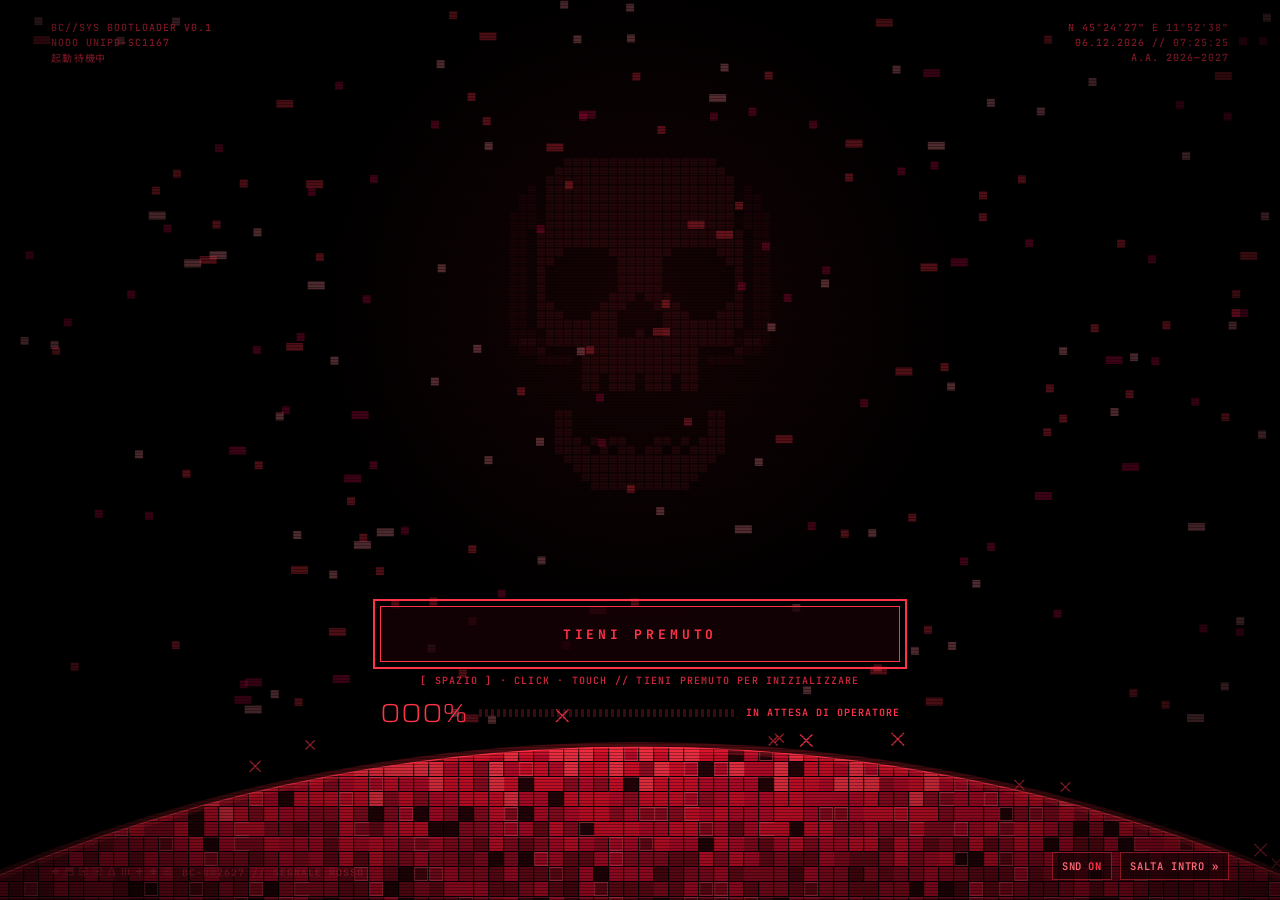
==== index.html @ c57f9b1a "feat(github_pages): inserito un index.html con i relativi assets JS, CSS, Fonts ed immagini (img vs " ====
<!doctype html>
<html lang="it">
<head>
  <meta charset="utf-8">
  <meta name="viewport" content="width=device-width, initial-scale=1, viewport-fit=cover">
  <title>Bit Crusher // Progetto SWE 26-27</title>
  <meta name="description" content="Bit Crusher, gruppo del corso di Ingegneria del Software dell'Università degli Studi di Padova (A.A. 2026/2027): capitolati, verbali, processo, squadra e telemetria della repo di progetto.">
  <meta name="theme-color" content="#000000">
  <meta property="og:type" content="website">
  <meta property="og:title" content="Bit Crusher // Progetto SWE 26-27">
  <meta property="og:description" content="Il sito del gruppo Bit Crusher per il progetto di Ingegneria del Software, UniPD A.A. 2026/2027.">
  <link rel="icon" href="assets/img/favicon.svg" type="image/svg+xml">
  <link rel="icon" href="assets/img/favicon-32.png" sizes="32x32" type="image/png">
  <link rel="apple-touch-icon" href="assets/img/apple-touch-icon.png">
  <link rel="preload" href="assets/fonts/ibm-plex-mono-400-latin.woff2" as="font" type="font/woff2" crossorigin>
  <link rel="preload" href="assets/fonts/jetbrains-mono-latin.woff2" as="font" type="font/woff2" crossorigin>
  <link rel="preload" href="assets/fonts/saira-latin.woff2" as="font" type="font/woff2" crossorigin>
  <link rel="stylesheet" href="assets/css/main.css">
</head>
<body data-stage="boot">
  <a class="skip-link" href="#main">Salta al contenuto</a>
  <noscript>
    <div class="noscript">Questo sito richiede JavaScript. Il materiale del progetto è sulla
      <a href="https://github.com/BitCrusher-Team/Progetto_SWE_26-27">repo GitHub</a>.</div>
  </noscript>

  <!-- ============ 01 // APERTURA: fase rossa, tieni premuto ============ -->
  <section id="boot" class="stage boot" aria-label="Apertura: tieni premuto per inizializzare">
    <canvas class="boot__canvas" data-boot-canvas aria-hidden="true"></canvas>
    <div class="boot__hud" aria-hidden="true">
      <p class="boot__tl">BC//SYS BOOTLOADER v0.1<br>NODO UNIPD-SC1167<br><span class="jp" lang="ja">起動 待機中</span></p>
      <p class="boot__tr">N 45°24'27" E 11°52'38"<br><span data-clock></span><br>A.A. 2026—2027</p>
      <p class="boot__bl"><span data-boot-glyphs></span> BC-002627 // SEGNALE ROSSO</p>
    </div>
    <div class="boot__center">
      <button id="boot-hold" class="hold" type="button" aria-describedby="boot-hint">
        <span class="hold__label">Tieni premuto</span>
        <span class="hold__fill" data-boot-p aria-hidden="true"><span class="hold__label">Tieni premuto</span></span>
      </button>
      <p id="boot-hint" class="boot__hint">[ SPAZIO ] · CLICK · TOUCH // tieni premuto per inizializzare</p>
      <div class="boot__meter" aria-hidden="true">
        <span class="boot__pct"><b data-boot-pct>000</b>%</span>
        <span class="boot__bar" data-boot-p></span>
        <span class="boot__status" data-boot-status>IN ATTESA DI OPERATORE</span>
      </div>
    </div>
    <div class="boot__ctl">
      <button type="button" class="ctl ctl--red" data-boot-ctl data-sound-toggle aria-pressed="true">SND <b data-sound-state>ON</b></button>
      <button type="button" class="ctl ctl--red" data-boot-ctl data-boot-skip>Salta intro »</button>
    </div>
    <div class="breach" data-breach hidden aria-hidden="true">
      <div class="breach__field"><canvas class="breach__canvas" data-breach-canvas></canvas></div>
      <div class="breach__band breach__band--a"><span data-breach-ttm>26:27 TTM</span></div>
      <div class="breach__band breach__band--b"><span>QTERM CORE BREACH</span><span data-breach-id>ID: -------</span></div>
    </div>
  </section>

  <!-- ============ 02 // TERMINALE DI ACCESSO ============ -->
  <section id="term" class="stage term" aria-label="Terminale di accesso" hidden>
    <div class="term__frame" aria-hidden="true">
      <i class="xh xh--tl"></i><i class="xh xh--tr"></i><i class="xh xh--bl"></i><i class="xh xh--br"></i>
      <span class="term__corner term__corner--tr">BC_SYNC VIE<br>[RIALLINEAMENTO]</span>
      <span class="term__corner term__corner--bl">F1-3<br>BC DESYNC<br>CMP ... [SÌ]</span>
      <span class="term__corner term__corner--br">SEN PAT<br>DISTURBATO</span>
    </div>
    <aside class="term__side" data-term-side aria-hidden="true"></aside>
    <div class="term__main">
      <div class="term__out" data-term-out role="log" aria-live="polite"></div>
      <form class="term__line" data-term-form autocomplete="off">
        <label class="term__prompt" for="term-input" data-term-prompt>guest@bitcrusher:~$</label>
        <span class="term__field">
          <input id="term-input" class="term__input" data-term-input type="text" spellcheck="false" autocapitalize="off" autocomplete="off" enterkeyhint="send">
          <span class="term__caret" aria-hidden="true"></span>
        </span>
      </form>
      <div class="term__chips" aria-label="Comandi rapidi">
        <button type="button" data-cmd="accedi">accedi</button>
        <button type="button" data-cmd="aiuto">aiuto</button>
        <button type="button" data-cmd="squadra">squadra</button>
        <button type="button" data-cmd="stato">stato</button>
      </div>
    </div>
    <div class="ovr" data-ovr aria-hidden="true">
      <div class="ovr__panel">
        <i class="ovr__tab ovr__tab--tl"></i><i class="ovr__tab ovr__tab--tr"></i>
        <i class="ovr__tab ovr__tab--bl"></i><i class="ovr__tab ovr__tab--br"></i>
        <i class="ovr__sq ovr__sq--tl"></i><i class="ovr__sq ovr__sq--tr"></i>
        <i class="ovr__sq ovr__sq--bl"></i><i class="ovr__sq ovr__sq--br"></i>
        <span class="ovr__icon"></span>
        <span class="ovr__label">BC-2627</span>
        <span class="ovr__code">BCNET</span>
        <span class="ovr__jp" lang="ja">全権限</span>
        <span class="ovr__right">LIMITATORE OFF<br>ACCESSO REPO<br>CONFORME (sì) SC-1167</span>
        <div class="ovr__marquee"><div class="ovr__track"><span>ACCESSO ACCESSO </span><span>ACCESSO ACCESSO </span></div></div>
        <div class="ovr__foot"><span class="ovr__mini"></span><span>CORE [ATTIVO]<br>SYS OVERRIDE · BARRIERA DI SEGNALE GIÙ</span></div>
      </div>
    </div>
  </section>

  <!-- ============ 02b // ATTESA: dentro la sfera, telecamera alla deriva ============ -->
  <section id="wait" class="wait" aria-label="Sincronizzazione dei dati del sito" hidden>
    <canvas class="wait__canvas" data-wait-canvas aria-hidden="true"></canvas>
    <div class="wait__reticle" aria-hidden="true">
      <svg viewBox="-100 -100 200 200">
        <g class="rt-spin">
          <circle r="84" class="rt-dash"/>
          <path d="M0 -94v12M0 82v12M-94 0h12M82 0h12" class="rt-line"/>
        </g>
        <path d="M-62 -40V-62H-40M40 -62H62V-40M62 40V62H40M-40 62H-62V40" class="rt-line"/>
        <path d="M28.98 7.76A30 30 0 0 1 7.76 28.98M-7.76 28.98A30 30 0 0 1 -28.98 7.76M-28.98 -7.76A30 30 0 0 1 -7.76 -28.98M7.76 -28.98A30 30 0 0 1 28.98 -7.76" class="rt-line"/>
        <path d="M0 -46v12M0 34v12M-46 0h12M34 0h12" class="rt-line"/>
        <circle r="2.6" class="rt-dot"/>
        <text x="48" y="-70" class="rt-txt">FUOCO</text>
        <text x="-90" y="78" class="rt-txt">BC-2627</text>
      </svg>
    </div>
    <p class="wait__lock" data-wait-lock aria-hidden="true">IN ATTESA DEL SEGNALE</p>
    <div class="wait__hud" aria-hidden="true">
      <p class="wait__tl">BC//SYNC — SINCRONIZZAZIONE DATI<br><span class="jp" lang="ja">接続 待機中</span></p>
      <p class="wait__tr"><span data-clock></span><br><span data-wait-cam>CAM —</span></p>
    </div>
    <ol class="wait__tasks" data-wait-tasks aria-hidden="true"></ol>
    <div class="wait__foot" aria-hidden="true">
      <span class="wait__count" data-wait-count>00/00</span>
      <span class="wait__bar"><span data-wait-p></span></span>
      <span class="wait__skip">INVIO · CLICK PER SALTARE</span>
    </div>
    <p class="sr-only" aria-live="polite" data-wait-live></p>
  </section>

  <!-- ============ 03 // IL SITO (dentro la sfera) ============ -->
  <div id="site" class="site" hidden>
    <header class="topbar">
      <a class="brand" href="#home" aria-label="Bit Crusher, torna all'inizio">
        <span class="brand__mark"></span>
        <span class="brand__name">BIT<i>//</i>CRUSHER</span>
        <span class="brand__sub">SWE 26—27</span>
      </a>
      <nav id="nav" class="nav" aria-label="Sezioni del sito"><ol data-nav></ol></nav>
      <div class="sys">
        <span class="sys__clock" data-clock></span>
        <button type="button" class="ctl" data-sphere-toggle aria-pressed="true">SFERA <b data-sphere-state>ON</b></button>
        <button type="button" class="ctl" data-sound-toggle aria-pressed="true">SND <b data-sound-state>ON</b></button>
        <button type="button" class="ctl" data-console-open aria-label="Apri il terminale">&gt;_</button>
        <button type="button" class="ctl nav-toggle" data-nav-toggle aria-expanded="false" aria-controls="nav">MENU</button>
      </div>
    </header>
    <aside class="rail" aria-hidden="true">
      <span class="rail__code" data-rail-sec>SEC.00</span>
      <span class="rail__word">BIT CRUSHER</span>
      <span class="rail__track"><span class="rail__fill"></span></span>
      <span class="rail__pct"><b data-rail-pct>000</b>%</span>
    </aside>
    <div id="screen" class="screen" tabindex="-1">
      <main id="main"></main>
      <div id="footer-slot"></div>
    </div>
    <svg class="hud" data-hud aria-hidden="true"></svg>
    <p class="subtitle" data-subtitle aria-hidden="true"></p>
    <div id="console" class="console" role="dialog" aria-label="Terminale di sistema" hidden>
      <div class="console__bar">
        <span>BC QTERM // TTY1</span>
        <span class="console__hint">\ oppure ESC per chiudere</span>
        <button type="button" class="ctl" data-console-close>Chiudi ×</button>
      </div>
      <div class="term__out" data-term-out role="log" aria-live="polite"></div>
      <form class="term__line" data-term-form autocomplete="off">
        <label class="term__prompt" for="console-input" data-term-prompt></label>
        <span class="term__field">
          <input id="console-input" class="term__input" data-term-input type="text" spellcheck="false" autocapitalize="off" autocomplete="off" enterkeyhint="send">
          <span class="term__caret" aria-hidden="true"></span>
        </span>
      </form>
    </div>
    <div id="tooltip" class="tooltip" role="tooltip" hidden></div>
    <div class="toast" data-toast role="status" hidden></div>
  </div>

  <!-- glifi micrografici -->
  <svg class="defs" width="0" height="0" aria-hidden="true" focusable="false">
    <defs>
      <symbol id="g-x" viewBox="0 0 10 10"><path d="M1.5 1.5l7 7M8.5 1.5l-7 7" stroke="currentColor" stroke-width="1.4" fill="none"/></symbol>
      <symbol id="g-sq" viewBox="0 0 10 10"><rect x="1" y="1" width="8" height="8" fill="none" stroke="currentColor" stroke-width="1.2"/><rect x="3.5" y="3.5" width="3" height="3" fill="currentColor"/></symbol>
      <symbol id="g-ring" viewBox="0 0 10 10"><circle cx="5" cy="5" r="3.8" fill="none" stroke="currentColor" stroke-width="1.2"/><circle cx="5" cy="5" r="1.4" fill="currentColor"/></symbol>
      <symbol id="g-dia" viewBox="0 0 10 10"><path d="M5 .8L9.2 5 5 9.2.8 5z" fill="currentColor"/></symbol>
      <symbol id="g-tri" viewBox="0 0 10 10"><path d="M5 1.2L9 8.8H1z" fill="none" stroke="currentColor" stroke-width="1.2"/></symbol>
      <symbol id="g-bars" viewBox="0 0 10 10"><path d="M1 1h1.4v8H1zM4.3 1h1.4v8H4.3zM7.6 1H9v8H7.6z" fill="currentColor"/></symbol>
      <symbol id="g-plus" viewBox="0 0 10 10"><path d="M5 1v8M1 5h8" stroke="currentColor" stroke-width="1.4"/></symbol>
      <symbol id="g-dot" viewBox="0 0 10 10"><rect x="3" y="3" width="4" height="4" fill="currentColor"/></symbol>
      <symbol id="g-half" viewBox="0 0 10 10"><rect x="1" y="1" width="8" height="8" fill="none" stroke="currentColor" stroke-width="1.2"/><path d="M1 1h8v4H1z" fill="currentColor"/></symbol>
    </defs>
  </svg>

  <script src="assets/js/content.js" defer></script>
  <script src="assets/js/lib.js" defer></script>
  <script src="assets/js/repo.js" defer></script>
  <script src="assets/js/fault.js" defer></script>
  <script src="assets/js/boot.js" defer></script>
  <script src="assets/js/terminal.js" defer></script>
  <script src="assets/js/wait.js" defer></script>
  <script src="assets/js/sphere.js" defer></script>
  <script src="assets/js/site.js" defer></script>
  <script src="assets/js/main.js" defer></script>
</body>
</html>
---- assets/css/main.css ----
/* =====================================================================
   BIT CRUSHER // main.css
   Cyberbrutalismo + micrografiche, sequenza ispirata all'apertura di
   Cryo Archive: fase rossa -> breach -> terminale verde -> sfera.
   Solo tema scuro: il nero è parte dell'estetica.
   ===================================================================== */

/* ---------- font (self-hosted, licenza SIL OFL) ---------- */
@font-face { font-family: "Saira"; src: url("../fonts/saira-latin.woff2") format("woff2"); font-weight: 100 900; font-stretch: 50% 125%; font-display: swap;
  unicode-range: U+0000-00FF, U+0131, U+0152-0153, U+02BB-02BC, U+02C6, U+02DA, U+02DC, U+0304, U+0308, U+0329, U+2000-206F, U+20AC, U+2122, U+2191, U+2193, U+2212, U+2215, U+FEFF, U+FFFD; }
@font-face { font-family: "Saira"; src: url("../fonts/saira-latin-ext.woff2") format("woff2"); font-weight: 100 900; font-stretch: 50% 125%; font-display: swap;
  unicode-range: U+0100-02BA, U+02BD-02C5, U+02C7-02CC, U+02CE-02D7, U+02DD-02FF, U+0304, U+0308, U+0329, U+1D00-1DBF, U+1E00-1E9F, U+1EF2-1EFF, U+2020, U+20A0-20AB, U+20AD-20C4, U+2113, U+2C60-2C7F, U+A720-A7FF; }
@font-face { font-family: "JetBrains Mono"; src: url("../fonts/jetbrains-mono-latin.woff2") format("woff2"); font-weight: 100 800; font-display: swap;
  unicode-range: U+0000-00FF, U+0131, U+0152-0153, U+02BB-02BC, U+02C6, U+02DA, U+02DC, U+0304, U+0308, U+0329, U+2000-206F, U+20AC, U+2122, U+2191, U+2193, U+2212, U+2215, U+FEFF, U+FFFD; }
@font-face { font-family: "JetBrains Mono"; src: url("../fonts/jetbrains-mono-latin-ext.woff2") format("woff2"); font-weight: 100 800; font-display: swap;
  unicode-range: U+0100-02BA, U+02BD-02C5, U+02C7-02CC, U+02CE-02D7, U+02DD-02FF, U+0304, U+0308, U+0329, U+1D00-1DBF, U+1E00-1E9F, U+1EF2-1EFF, U+2020, U+20A0-20AB, U+20AD-20C4, U+2113, U+2C60-2C7F, U+A720-A7FF; }
@font-face { font-family: "IBM Plex Mono"; src: url("../fonts/ibm-plex-mono-400-latin.woff2") format("woff2"); font-weight: 400; font-display: swap;
  unicode-range: U+0000-00FF, U+0131, U+0152-0153, U+02BB-02BC, U+02C6, U+02DA, U+02DC, U+0304, U+0308, U+0329, U+2000-206F, U+20AC, U+2122, U+2191, U+2193, U+2212, U+2215, U+FEFF, U+FFFD; }
@font-face { font-family: "IBM Plex Mono"; src: url("../fonts/ibm-plex-mono-400-latin-ext.woff2") format("woff2"); font-weight: 400; font-display: swap;
  unicode-range: U+0100-02BA, U+02BD-02C5, U+02C7-02CC, U+02CE-02D7, U+02DD-02FF, U+0304, U+0308, U+0329, U+1D00-1DBF, U+1E00-1E9F, U+1EF2-1EFF, U+2020, U+20A0-20AB, U+20AD-20C4, U+2113, U+2C60-2C7F, U+A720-A7FF; }
@font-face { font-family: "IBM Plex Mono"; src: url("../fonts/ibm-plex-mono-500-latin.woff2") format("woff2"); font-weight: 500; font-display: swap;
  unicode-range: U+0000-00FF, U+0131, U+0152-0153, U+02BB-02BC, U+02C6, U+02DA, U+02DC, U+0304, U+0308, U+0329, U+2000-206F, U+20AC, U+2122, U+2191, U+2193, U+2212, U+2215, U+FEFF, U+FFFD; }
@font-face { font-family: "IBM Plex Mono"; src: url("../fonts/ibm-plex-mono-500-latin-ext.woff2") format("woff2"); font-weight: 500; font-display: swap;
  unicode-range: U+0100-02BA, U+02BD-02C5, U+02C7-02CC, U+02CE-02D7, U+02DD-02FF, U+0304, U+0308, U+0329, U+1D00-1DBF, U+1E00-1E9F, U+1EF2-1EFF, U+2020, U+20A0-20AB, U+20AD-20C4, U+2113, U+2C60-2C7F, U+A720-A7FF; }
@font-face { font-family: "IBM Plex Mono"; src: url("../fonts/ibm-plex-mono-600-latin.woff2") format("woff2"); font-weight: 600; font-display: swap;
  unicode-range: U+0000-00FF, U+0131, U+0152-0153, U+02BB-02BC, U+02C6, U+02DA, U+02DC, U+0304, U+0308, U+0329, U+2000-206F, U+20AC, U+2122, U+2191, U+2193, U+2212, U+2215, U+FEFF, U+FFFD; }
@font-face { font-family: "IBM Plex Mono"; src: url("../fonts/ibm-plex-mono-600-latin-ext.woff2") format("woff2"); font-weight: 600; font-display: swap;
  unicode-range: U+0100-02BA, U+02BD-02C5, U+02C7-02CC, U+02CE-02D7, U+02DD-02FF, U+0304, U+0308, U+0329, U+1D00-1DBF, U+1E00-1E9F, U+1EF2-1EFF, U+2020, U+20A0-20AB, U+20AD-20C4, U+2113, U+2C60-2C7F, U+A720-A7FF; }
@font-face { font-family: "Kode Mono"; src: url("../fonts/kode-mono-400-700-latin.woff2") format("woff2"); font-weight: 400 700; font-display: swap;
  unicode-range: U+0000-00FF, U+0131, U+0152-0153, U+02BB-02BC, U+02C6, U+02DA, U+02DC, U+0304, U+0308, U+0329, U+2000-206F, U+20AC, U+2122, U+2191, U+2193, U+2212, U+2215, U+FEFF, U+FFFD; }
@font-face { font-family: "Kode Mono"; src: url("../fonts/kode-mono-400-700-latin-ext.woff2") format("woff2"); font-weight: 400 700; font-display: swap;
  unicode-range: U+0100-02BA, U+02BD-02C5, U+02C7-02CC, U+02CE-02D7, U+02DD-02FF, U+0304, U+0308, U+0329, U+1D00-1DBF, U+1E00-1E9F, U+1EF2-1EFF, U+2020, U+20A0-20AB, U+20AD-20C4, U+2113, U+2C60-2C7F, U+A720-A7FF; }
@font-face { font-family: "Instrument Serif"; src: url("../fonts/instrument-serif-latin.woff2") format("woff2"); font-style: normal; font-weight: 400; font-display: swap;
  unicode-range: U+0000-00FF, U+0131, U+0152-0153, U+02BB-02BC, U+02C6, U+02DA, U+02DC, U+0304, U+0308, U+0329, U+2000-206F, U+20AC, U+2122, U+2191, U+2193, U+2212, U+2215, U+FEFF, U+FFFD; }
@font-face { font-family: "Instrument Serif"; src: url("../fonts/instrument-serif-latin-ext.woff2") format("woff2"); font-style: normal; font-weight: 400; font-display: swap;
  unicode-range: U+0100-02BA, U+02BD-02C5, U+02C7-02CC, U+02CE-02D7, U+02DD-02FF, U+0304, U+0308, U+0329, U+1D00-1DBF, U+1E00-1E9F, U+1EF2-1EFF, U+2020, U+20A0-20AB, U+20AD-20C4, U+2113, U+2C60-2C7F, U+A720-A7FF; }
@font-face { font-family: "Instrument Serif"; src: url("../fonts/instrument-serif-italic-latin.woff2") format("woff2"); font-style: italic; font-weight: 400; font-display: swap;
  unicode-range: U+0000-00FF, U+0131, U+0152-0153, U+02BB-02BC, U+02C6, U+02DA, U+02DC, U+0304, U+0308, U+0329, U+2000-206F, U+20AC, U+2122, U+2191, U+2193, U+2212, U+2215, U+FEFF, U+FFFD; }
@font-face { font-family: "Instrument Serif"; src: url("../fonts/instrument-serif-italic-latin-ext.woff2") format("woff2"); font-style: italic; font-weight: 400; font-display: swap;
  unicode-range: U+0100-02BA, U+02BD-02C5, U+02C7-02CC, U+02CE-02D7, U+02DD-02FF, U+0304, U+0308, U+0329, U+1D00-1DBF, U+1E00-1E9F, U+1EF2-1EFF, U+2020, U+20A0-20AB, U+20AD-20C4, U+2113, U+2C60-2C7F, U+A720-A7FF; }
/* sottoinsieme con i soli ideogrammi usati sul sito */
@font-face { font-family: "BC JP"; src: url("../fonts/noto-sans-jp-subset.woff2") format("woff2"); font-weight: 500; font-display: swap; }

/* ---------- token ---------- */
:root {
  --bg: #050605;
  --bg-1: #0b0d0b;
  --bg-2: #121512;
  --line: #222622;
  --line-2: #363b36;
  --ink: #ececE4;
  --ink-2: #a9ada5;
  --ink-3: #7d827a;
  --acid: #d4ff1e;
  --mint: #2cf5b4;
  --rose: #ff2e63;
  --violet: #7a5aec;
  --cyan: #19c6ff;

  /* terminale: colori campionati dal video di riferimento */
  --ph: #4fd44f;
  --ph-hi: #8cff7a;
  --ph-dim: #2f8a2f;
  --ph-faint: #123312;
  --ph-panel: #05db09;
  --ph-ink: #068303;
  --ph-yel: #bcd404;

  /* fase rossa e breach */
  --red: #ff3348;
  --red-2: #c80848;
  --red-dk: #3a0610;
  --breach-yel: #e4dc18;

  /* grafici: palette validata (daltonismo, contrasto), ordine fisso */
  --c-feat: #7ba300;
  --c-docs: #0099d2;
  --c-fix: #eb3062;
  --c-chore: #7a5aec;
  --c-other: #5e635c;

  --font-display: "Saira", "Arial Narrow", sans-serif;
  --font-mono: "JetBrains Mono", ui-monospace, "DejaVu Sans Mono", monospace;
  --font-term: "IBM Plex Mono", "JetBrains Mono", ui-monospace, monospace;
  --font-kode: "Kode Mono", "JetBrains Mono", ui-monospace, monospace;
  --font-serif: "Instrument Serif", Georgia, serif;
  --font-jp: "BC JP", "Noto Sans JP", "Hiragino Sans", "Yu Gothic", sans-serif;

  --gutter: clamp(16px, 4vw, 56px);
  --top: 52px;
  --rail: 0px;
}
@media (min-width: 1200px) { :root { --rail: 56px; } }

/* ---------- base ---------- */
*, *::before, *::after { box-sizing: border-box; }
html { color-scheme: dark; -webkit-text-size-adjust: 100%; -webkit-tap-highlight-color: transparent; background: #000; }
body {
  margin: 0;
  background: #000;
  color: var(--ink);
  font: 400 16px/1.55 var(--font-display);
  -webkit-font-smoothing: antialiased;
  text-rendering: optimizeLegibility;
  overflow: hidden;
}
img, svg, canvas { display: block; max-width: 100%; }
a { color: inherit; text-decoration-thickness: 1px; text-underline-offset: 3px; }
button { font: inherit; color: inherit; }
p { margin: 0; }
:focus-visible { outline: 2px solid var(--acid); outline-offset: 2px; }
::selection { background: var(--acid); color: #000; }
[hidden] { display: none !important; }
.sr-only { position: absolute !important; width: 1px; height: 1px; overflow: hidden; clip: rect(0 0 0 0); white-space: nowrap; }
.skip-link { position: fixed; left: 8px; top: -60px; z-index: 200; background: var(--acid); color: #000; padding: 8px 12px; font: 600 12px var(--font-mono); }
.skip-link:focus { top: 8px; }
.noscript { position: fixed; inset: auto 16px 16px; z-index: 300; padding: 16px; background: var(--acid); color: #000; font: 600 14px/1.4 var(--font-mono); }
.defs { position: absolute; width: 0; height: 0; overflow: hidden; }

.micro { font: 500 10.5px/1.35 var(--font-mono); letter-spacing: .08em; text-transform: uppercase; color: var(--ink-2); }
.jp { font-family: var(--font-jp); font-weight: 500; letter-spacing: .04em; }
.dim { color: var(--ink-2); }
.h3 { margin: 0; font: 700 clamp(18px, 1.6vw, 22px)/1.1 var(--font-display); font-stretch: 112%; text-transform: uppercase; letter-spacing: .01em; }

@keyframes blink { 50% { opacity: 0; } }

/* controlli compatti (barra superiore, apertura) */
.ctl {
  display: inline-flex; align-items: center; gap: 6px;
  height: 28px; padding: 0 9px;
  border: 1px solid var(--line-2); background: transparent;
  font: 600 10.5px/1 var(--font-mono); letter-spacing: .08em; text-transform: uppercase;
  color: var(--ink-2); cursor: pointer;
}
.ctl:hover { border-color: var(--acid); color: var(--acid); }
.ctl b { font-weight: 700; color: var(--ink); }
.ctl[aria-pressed="false"] b { color: var(--ink-3); }
.ctl--red { border-color: rgba(255, 51, 72, .45); color: #ff6a7a; background: rgba(20, 0, 4, .6); }
.ctl--red b { color: var(--red); }
.ctl--red:hover { border-color: var(--red); color: var(--red); }

.btn {
  display: inline-flex; align-items: center; gap: 6px;
  padding: 10px 14px; border: 1px solid var(--ink); background: transparent;
  font: 600 11px/1 var(--font-mono); letter-spacing: .1em; text-transform: uppercase;
  color: var(--ink); cursor: pointer; text-decoration: none;
  transition: background .15s, color .15s, border-color .15s;
}
.btn:hover { background: var(--acid); border-color: var(--acid); color: #000; }
.btn--sm { padding: 7px 10px; font-size: 10px; }
.btn kbd { font: inherit; padding: 0 4px; border: 1px solid currentColor; }

.tbd {
  display: inline-flex; align-items: center; gap: 6px;
  padding: 4px 7px; border: 1px dashed var(--line-2);
  background: repeating-linear-gradient(-45deg, rgba(212, 255, 30, .08) 0 4px, transparent 4px 8px);
  font: 500 10.5px/1 var(--font-mono); letter-spacing: .08em; text-transform: uppercase;
  color: var(--ink-2); white-space: nowrap; vertical-align: middle; justify-self: start;
}
.tbd::before { content: ""; width: 6px; height: 6px; background: var(--acid); animation: blink 1.2s steps(2) infinite; }

.chip {
  display: inline-flex; align-items: center; gap: 6px;
  padding: 4px 6px; border: 1px solid var(--line-2);
  font: 600 10px/1 var(--font-mono); letter-spacing: .1em; text-transform: uppercase; color: var(--ink);
}
.chip--acid { background: var(--acid); border-color: var(--acid); color: #000; }
.chip--mint { border-color: var(--mint); color: var(--mint); }
.chip--p1 { background: var(--acid); border-color: var(--acid); color: #000; }
.chip--p2 { border-color: var(--mint); color: var(--mint); }
.chip--p3 { border-color: var(--violet); color: #b7a6ff; }

/* chip dei tipi di commit: il colore sta nel quadratino, il testo resta in inchiostro */
.tchip {
  display: inline-flex; align-items: center; gap: 6px;
  padding: 3px 6px; border: 1px solid var(--line-2);
  font: 600 10px/1 var(--font-mono); letter-spacing: .06em; color: var(--ink);
}
.tchip::before { content: ""; width: 8px; height: 8px; background: var(--sw, var(--line-2)); }

.glyphs { display: inline-flex; align-items: center; gap: 5px; color: var(--ink-3); }
.glyphs .g { width: 9px; height: 9px; }
.barcode { height: 14px; width: 80px; color: var(--ink-3); }

/* angolari: 4 staffe con un solo elemento */
.corners {
  --cc: var(--ink-3); --cl: 10px;
  background:
    linear-gradient(var(--cc), var(--cc)) 0 0 / var(--cl) 1px no-repeat,
    linear-gradient(var(--cc), var(--cc)) 0 0 / 1px var(--cl) no-repeat,
    linear-gradient(var(--cc), var(--cc)) 100% 0 / var(--cl) 1px no-repeat,
    linear-gradient(var(--cc), var(--cc)) 100% 0 / 1px var(--cl) no-repeat,
    linear-gradient(var(--cc), var(--cc)) 0 100% / var(--cl) 1px no-repeat,
    linear-gradient(var(--cc), var(--cc)) 0 100% / 1px var(--cl) no-repeat,
    linear-gradient(var(--cc), var(--cc)) 100% 100% / var(--cl) 1px no-repeat,
    linear-gradient(var(--cc), var(--cc)) 100% 100% / 1px var(--cl) no-repeat;
}

/* =====================================================================
   01 // APERTURA (fase rossa)
   ===================================================================== */
.stage { position: fixed; inset: 0; z-index: 10; }
.boot {
  background: #000; color: var(--red); overflow: hidden;
  cursor: pointer; user-select: none; -webkit-user-select: none; -webkit-touch-callout: none; touch-action: none;
}
.boot::after {
  content: ""; position: absolute; inset: 0; pointer-events: none; z-index: 3;
  background:
    repeating-linear-gradient(0deg, rgba(0, 0, 0, .32) 0 1px, transparent 1px 3px),
    radial-gradient(ellipse at 50% 45%, transparent 50%, rgba(0, 0, 0, .7) 100%);
}
.boot__canvas { position: absolute; inset: 0; width: 100%; height: 100%; }
.boot__hud { position: absolute; inset: 0; z-index: 2; pointer-events: none; }
.boot__hud p { position: absolute; font: 600 10px/1.5 var(--font-mono); letter-spacing: .1em; text-transform: uppercase; color: #c8243a; }
.boot__tl { top: 20px; left: var(--gutter); }
.boot__tr { top: 20px; right: var(--gutter); text-align: right; }
.boot__bl { bottom: 20px; left: var(--gutter); display: flex; align-items: center; gap: 10px; }
.boot__bl .glyphs { color: #c8243a; }
.boot__center {
  position: absolute; left: 50%; bottom: calc(18vh + 12px); z-index: 4;
  width: min(520px, calc(100% - 32px)); transform: translateX(-50%);
  display: grid; justify-items: center; gap: 12px;
}
.hold {
  position: relative; display: grid; width: 100%; height: 56px; padding: 0;
  border: 1px solid var(--red); background: rgba(24, 0, 6, .72);
  outline: 1px solid rgba(255, 51, 72, .22); outline-offset: 5px;
  font: 700 13px/1 var(--font-mono); letter-spacing: .3em; text-transform: uppercase; color: var(--red);
  cursor: pointer;
}
.hold:focus-visible { outline: 2px solid var(--red); outline-offset: 5px; }
.hold > .hold__label, .hold__fill > .hold__label { grid-area: 1 / 1; place-self: center; }
.hold__fill {
  position: absolute; inset: 0; display: grid; background: var(--red); color: #160004;
  clip-path: inset(0 calc((1 - var(--p, 0)) * 100%) 0 0);
}
.boot.is-holding .hold { box-shadow: 0 0 34px rgba(255, 40, 60, .45); }
.boot__hint { font: 600 10px/1.4 var(--font-mono); letter-spacing: .12em; text-transform: uppercase; color: #c8243a; text-align: center; }
.boot__meter { display: grid; grid-template-columns: auto 1fr auto; align-items: center; gap: 12px; width: 100%; }
.boot__pct { font: 300 26px/1 var(--font-display); font-stretch: 125%; color: var(--red); }
.boot__pct b { font-weight: 300; }
.boot__bar { position: relative; height: 8px; background: repeating-linear-gradient(90deg, rgba(255, 51, 72, .22) 0 3px, transparent 3px 6px); }
.boot__bar::after {
  content: ""; position: absolute; inset: 0;
  background: repeating-linear-gradient(90deg, var(--red) 0 3px, transparent 3px 6px);
  clip-path: inset(0 calc((1 - var(--p, 0)) * 100%) 0 0);
}
.boot__status { font: 600 10px/1 var(--font-mono); letter-spacing: .1em; text-transform: uppercase; color: var(--red); white-space: nowrap; }
.boot__ctl { position: absolute; right: var(--gutter); bottom: 20px; z-index: 5; display: flex; gap: 8px; }
.boot.is-flash::before {
  content: ""; position: absolute; inset: 0; z-index: 6; pointer-events: none;
  animation: boot-flash .3s steps(1) forwards;
}
@keyframes boot-flash { 0% { background: #fff; } 34% { background: var(--red); } 67%, 100% { background: #000; } }

/* breach: una fascia centrale di mosaico rosso con le scritte gialle, nero
   sopra e sotto. boot.js dimensiona il mosaico su .breach__field */
.breach { position: absolute; inset: 0; z-index: 8; background: #000; cursor: default; }
.breach__field {
  position: absolute; left: 0; right: 0; top: 30%; bottom: 30%; overflow: hidden;
  background: #c80c2c; box-shadow: 0 -1px 0 var(--red), 0 1px 0 var(--red);
}
.breach__canvas { position: absolute; inset: 0; width: 100%; height: 100%; image-rendering: pixelated; }
.breach__field::after {
  content: ""; position: absolute; inset: 0; pointer-events: none;
  background: repeating-linear-gradient(0deg, rgba(0, 0, 0, .18) 0 1px, transparent 1px 3px);
}
.breach__band {
  position: absolute; left: 0; right: 0; z-index: 2;
  display: flex; align-items: center; justify-content: space-between; gap: 24px;
  height: clamp(40px, 6vh, 66px); padding: 0 clamp(20px, 3.2vw, 64px);
  background: rgba(36, 0, 8, .78);
  font: 800 clamp(18px, 3vw, 44px)/1 var(--font-display); font-stretch: 112%; text-transform: uppercase;
  color: var(--breach-yel); white-space: nowrap;
}
.breach__band--a { top: 36%; right: auto; width: max(34%, 300px); }
.breach__band--b { top: 47%; }
.breach.is-cut .breach__band { animation: band-jit .09s steps(2) 4; }
@keyframes band-jit { 50% { transform: translateX(-14px); } }

/* =====================================================================
   02 // TERMINALE (dal video: fosforo verde, decodifica delle righe)
   ===================================================================== */
.term {
  display: grid;
  grid-template-columns: clamp(140px, 14.5vw, 280px) minmax(0, 1fr);
  column-gap: clamp(16px, 3.4vw, 64px);
  padding: clamp(40px, 6.4vh, 72px) clamp(20px, 3.6vw, 72px) clamp(40px, 6.2vh, 68px) clamp(24px, 4.3vw, 84px);
  background: #020302; color: var(--ph);
  font-family: var(--font-term); overflow: hidden;
}
.term::before {
  content: ""; position: absolute; inset: 0; pointer-events: none;
  background:
    radial-gradient(ellipse at 10% 8%, rgba(60, 200, 60, .12), transparent 42%),
    radial-gradient(ellipse at 50% 50%, transparent 52%, rgba(0, 0, 0, .7) 100%),
    radial-gradient(rgba(90, 210, 90, .055) 1px, transparent 1.4px) 0 0 / 4px 4px;
}
.term::after {
  content: ""; position: absolute; inset: 0; pointer-events: none; z-index: 7;
  background: repeating-linear-gradient(0deg, rgba(0, 0, 0, .22) 0 1px, transparent 1px 3px);
}
.term__frame { position: absolute; inset: 0; z-index: 1; pointer-events: none; color: #2e8f2e; }
.xh { position: absolute; width: 74px; height: 74px; background: radial-gradient(circle at 36.5px 36.5px, var(--ph) 1.6px, transparent 2.2px); }
.xh::before { content: ""; position: absolute; left: 0; right: 0; top: 36px; height: 1px; background: currentColor; }
.xh::after { content: ""; position: absolute; top: 0; bottom: 0; left: 36px; width: 1px; background: currentColor; }
.xh--tl { left: 0; top: 0; }
.xh--tr { right: 0; top: 0; }
.xh--bl { left: 0; bottom: 0; }
.xh--br { right: 0; bottom: 0; }
.term__corner { position: absolute; font: 700 8px/1.45 var(--font-mono); letter-spacing: .06em; text-transform: uppercase; color: #2a8a2a; }
.term__corner--tr { top: 46px; right: 48px; text-align: right; }
.term__corner--bl { bottom: 40px; left: 48px; }
.term__corner--br { bottom: 40px; right: 48px; text-align: right; }

.term__side { position: relative; z-index: 2; min-width: 0; }
.term__emblem { width: clamp(88px, 17.5vh, 190px); height: auto; filter: drop-shadow(0 0 6px rgba(70, 220, 70, .45)); }
.term__list { margin-top: clamp(10px, 1.8vh, 20px); font: 700 clamp(7px, .95vh, 10px)/1.55 var(--font-mono); letter-spacing: .05em; text-transform: uppercase; color: #3db53d; white-space: pre; }
.term__list .gap { margin-top: 1.3em; }

.term__main { position: relative; z-index: 2; display: flex; flex-direction: column; min-width: 0; min-height: 0; }
.term__out, .term__line { font-size: clamp(11px, min(2.15vh, 3.2vw), 24px); line-height: 1.34; }
.term__out {
  flex: 1 1 auto; min-height: 0; overflow-y: auto; overflow-x: hidden; scrollbar-width: none;
  /* bagliore + "fantasma" sfalsato a destra, come nel video */
  text-shadow: 0 0 .32em rgba(70, 220, 70, .55), 9em 0 .08em rgba(79, 212, 79, .09);
}
.term__out::-webkit-scrollbar { width: 0; }
.tl { position: relative; min-height: 1.34em; white-space: pre-wrap; word-break: break-word; }
.tl.log { white-space: pre; }
.tl.dim { color: var(--ph-dim); }
.tl.hi { color: var(--ph-hi); }
.tl.err { color: #ff6b5e; }
.tl.echo { color: var(--ph-hi); }
.tl.skull { line-height: 1; letter-spacing: .1em; color: var(--ph-hi); }
.tl .bar { display: inline-block; height: .9em; vertical-align: -.1em; background: var(--ph); box-shadow: 0 0 .45em rgba(70, 220, 70, .6); }
.tl .yb, .head .yb {
  position: absolute; top: .18em; height: .98em; pointer-events: none;
  background: repeating-linear-gradient(90deg, var(--ph-yel) 0 .52em, transparent .52em .6em);
  box-shadow: 0 0 .8em rgba(188, 212, 4, .55);
}
.head { position: relative; height: 1.34em; }
.cur { display: inline-block; width: .6em; height: 1.08em; margin-left: .1em; vertical-align: -.2em; background: var(--ph-hi); box-shadow: 0 0 .5em rgba(120, 255, 110, .7); animation: cur 1.06s steps(1) infinite; }
@keyframes cur { 0%, 55% { opacity: 1; } 56%, 100% { opacity: 0; } }
.tp { color: var(--ph-dim); }
.tcmd { color: var(--ph-hi); }
.tdir { color: var(--ph-hi); }
.tsz, .tsha { color: var(--ph-dim); }
.kbd { font: inherit; padding: 0 .3em; border: 0; background: var(--ph); color: #021302; text-shadow: none; cursor: pointer; }
.kbd:hover, .kbd:focus-visible { background: var(--ph-hi); outline: none; }
.redact { display: inline-block; height: .9em; margin-right: .6ch; vertical-align: -.1em; background: var(--ph); box-shadow: 0 0 .45em rgba(70, 220, 70, .55); }
.rw { margin-right: .6ch; }
.term__out a { color: var(--ph-hi); }

.term__line { display: flex; align-items: center; gap: 1ch; padding-top: .35em; text-shadow: 0 0 .32em rgba(70, 220, 70, .55); }
.term__prompt { color: var(--ph-dim); white-space: nowrap; }
.term__field { position: relative; flex: 1; min-width: 0; display: flex; }
.term__input {
  flex: 1; min-width: 0; padding: 0; border: 0; outline: 0; background: transparent;
  font: inherit; color: var(--ph-hi); caret-color: transparent; text-shadow: inherit;
}
.term__caret {
  position: absolute; top: .14em; left: calc(var(--pos, 0) * 1ch);
  width: 1ch; height: 1.08em; background: var(--ph-hi); pointer-events: none;
  box-shadow: 0 0 .5em rgba(120, 255, 110, .7); animation: cur 1.06s steps(1) infinite;
}
.term__input:not(:focus) + .term__caret { opacity: .35; animation: none; }
.term__line.is-locked { visibility: hidden; }
.term__chips { display: flex; flex-wrap: wrap; gap: 8px; padding-top: 12px; }
.term__chips button {
  padding: 7px 10px; border: 1px solid var(--ph-dim); background: transparent; cursor: pointer;
  font: 600 11px/1 var(--font-term); letter-spacing: .12em; text-transform: uppercase; color: var(--ph);
}
.term__chips button:hover, .term__chips button:focus-visible { background: var(--ph); color: #021302; outline: none; }
.term:not(.is-ready) .term__chips { visibility: hidden; }
.term.is-granted .term__out, .term.is-granted .term__side, .term.is-granted .term__chips, .term.is-granted .term__line { opacity: .38; transition: opacity .25s; }

/* pannello OVERRIDE (pannello verde con linguette, testo che scorre) */
.ovr { position: absolute; inset: 0; z-index: 6; display: grid; place-items: center; pointer-events: none; visibility: hidden; }
.term.is-granted .ovr { visibility: visible; }
.ovr__panel {
  position: relative; width: 61.7vw; height: 49vh;
  background: var(--ph-panel); color: var(--ph-ink);
  box-shadow: 0 0 7vh rgba(5, 219, 9, .42), 12vw 0 0 rgba(5, 219, 9, .1);
}
.term.is-granted .ovr__panel { animation: ovr-in .45s steps(6) both; }
@keyframes ovr-in {
  0% { opacity: 0; clip-path: inset(49% -30% 49% -30%); }
  35% { opacity: 1; clip-path: inset(44% -30% 44% -30%); }
  65% { clip-path: inset(8% -30% 8% -30%); }
  100% { opacity: 1; clip-path: inset(-30% -30% -30% -30%); }
}
.ovr__tab { position: absolute; width: max(36px, 3.75vw); height: max(36px, 3.75vw); background: var(--ph-panel); }
.ovr__tab::before {
  content: ""; position: absolute; inset: 0; opacity: .6;
  background:
    linear-gradient(var(--ph-ink), var(--ph-ink)) 50% 0 / 1px 100% no-repeat,
    linear-gradient(var(--ph-ink), var(--ph-ink)) 0 50% / 100% 1px no-repeat;
}
.ovr__tab--tl { left: 0; bottom: 100%; }
.ovr__tab--tr { right: 0; bottom: 100%; }
.ovr__tab--bl { left: 0; top: 100%; }
.ovr__tab--br { right: 0; top: 100%; }
.ovr__sq { position: absolute; width: 11px; height: 11px; border: 2px solid #021302; background: var(--ph-panel); }
.ovr__sq--tl { left: -5px; top: 6px; }
.ovr__sq--tr { right: -5px; top: 6px; }
.ovr__sq--bl { left: -5px; bottom: 6px; }
.ovr__sq--br { right: -5px; bottom: 6px; }
.ovr__icon {
  position: absolute; bottom: calc(100% + max(36px, 3.75vw) * .25); left: calc(-1 * max(22px, 2.1vw));
  width: max(16px, 1.6vw); height: max(16px, 1.6vw);
  background:
    linear-gradient(var(--ph-panel), var(--ph-panel)) 0 0 / 50% 50% no-repeat,
    linear-gradient(var(--ph-panel), var(--ph-panel)) 100% 100% / 50% 50% no-repeat,
    linear-gradient(var(--ph-panel), var(--ph-panel)) 0 100% / 25% 25% no-repeat;
  filter: drop-shadow(0 0 6px rgba(5, 219, 9, .7));
}
.ovr__label {
  position: absolute; bottom: calc(100% + max(36px, 3.75vw) * .22); left: calc(max(36px, 3.75vw) + 1vw);
  font: 800 clamp(16px, 2.6vh, 30px)/1 var(--font-display); font-stretch: 112%; color: #8dff8d;
  text-shadow: 0 0 10px rgba(5, 219, 9, .7);
}
.ovr__code, .ovr__right, .ovr__jp { position: absolute; z-index: 2; }
.ovr__code { top: 9%; left: 3.4%; font: 400 clamp(18px, 3.7vh, 42px)/1 var(--font-kode); text-shadow: 10vw 0 0 rgba(6, 131, 3, .12); }
.ovr__jp { top: 6%; left: 50%; transform: translateX(-50%); font: 500 clamp(28px, 8.6vh, 96px)/1 var(--font-jp); text-shadow: 9vw 0 0 rgba(6, 131, 3, .14); }
.ovr__right { top: 8.5%; right: 3.6%; text-align: right; font: 400 clamp(11px, 2.25vh, 26px)/1.28 var(--font-kode); text-shadow: 12vw 0 0 rgba(6, 131, 3, .12); }
.ovr__marquee { position: absolute; left: 0; right: 0; top: 36%; bottom: 6%; overflow: hidden; display: flex; align-items: center; }
.ovr__track { display: flex; width: max-content; animation: marquee 7s linear infinite; }
.ovr__track span { font: 400 min(31vh, 17vw)/.8 var(--font-kode); white-space: pre; text-shadow: 8vw 0 0 rgba(6, 131, 3, .16); }
@keyframes marquee { to { transform: translateX(-50%); } }
.ovr__foot {
  position: absolute; top: calc(100% + 1.2vh); left: calc(max(36px, 3.75vw) + 1.4vw);
  display: flex; align-items: center; gap: 10px;
  font: 700 clamp(6px, .85vh, 10px)/1.4 var(--font-mono); letter-spacing: .05em; text-transform: uppercase; color: #3db53d;
}
.ovr__mini { width: 22px; height: 18px; border: 2px solid #3db53d; border-radius: 2px; box-shadow: inset 4px 0 0 #020302, inset 8px 0 0 #3db53d; }

/* =====================================================================
   02b // ATTESA (dentro la sfera wireframe, telecamera alla deriva)
   ===================================================================== */
.wait { position: fixed; inset: 0; z-index: 95; overflow: hidden; background: #010301; color: var(--ph); cursor: default; transition: opacity .5s ease; }
.wait.is-out { opacity: 0; pointer-events: none; }
.wait__canvas { position: absolute; inset: 0; width: 100%; height: 100%; }
/* lente: vignettatura forte ai bordi e righe di scansione */
.wait::after {
  content: ""; position: absolute; inset: 0; pointer-events: none;
  background:
    repeating-linear-gradient(0deg, rgba(0, 0, 0, .2) 0 1px, transparent 1px 3px),
    radial-gradient(ellipse 72% 78% at 50% 50%, transparent 48%, rgba(0, 0, 0, .55) 78%, rgba(0, 0, 0, .92) 100%);
}
.wait__reticle { position: absolute; left: 50%; top: 50%; z-index: 2; width: clamp(120px, 17vh, 190px); aspect-ratio: 1; transform: translate(-50%, -50%); color: var(--ph); pointer-events: none; transition: color .2s; }
.wait__reticle svg { width: 100%; height: 100%; overflow: visible; }
.rt-line, .rt-dash { fill: none; stroke: currentColor; stroke-width: 1.4; }
.rt-dash { stroke-dasharray: 2 7; opacity: .7; }
.rt-dot { fill: currentColor; }
.rt-txt { font: 600 9px var(--font-mono); letter-spacing: .1em; fill: currentColor; }
.rt-spin { transform-origin: 0 0; animation: rt-spin 16s linear infinite; }
@keyframes rt-spin { to { transform: rotate(360deg); } }
.wait.is-lock .wait__reticle { color: var(--acid); animation: rt-lock .45s steps(4); }
@keyframes rt-lock { 0% { transform: translate(-50%, -50%) scale(1.12); } 100% { transform: translate(-50%, -50%) scale(1); } }
.wait__lock {
  position: absolute; left: 50%; top: calc(50% + clamp(72px, 10vh, 110px)); z-index: 2; transform: translateX(-50%);
  max-width: calc(100% - 32px); overflow: hidden; text-overflow: ellipsis; white-space: nowrap; text-align: center;
  font: 600 11px/1.4 var(--font-mono); letter-spacing: .12em; text-transform: uppercase; color: var(--ph);
}
.wait.is-lock .wait__lock { color: var(--acid); }
.wait__hud p { position: absolute; z-index: 2; font: 600 10px/1.6 var(--font-mono); letter-spacing: .1em; text-transform: uppercase; color: #3db53d; }
.wait__tl { top: 20px; left: var(--gutter); }
.wait__tr { top: 20px; right: var(--gutter); text-align: right; }
.wait__tasks { position: absolute; left: var(--gutter); bottom: 64px; z-index: 2; margin: 0; padding: 0; list-style: none; display: grid; gap: 3px; font: 600 10.5px/1.35 var(--font-mono); letter-spacing: .06em; text-transform: uppercase; }
.wait__tasks li { display: grid; grid-template-columns: 34px 112px auto; gap: 8px; color: var(--ph-dim); }
.wait__tasks li.is-ok { color: var(--ph); }
.wait__tasks li.is-ok .wait__st { color: var(--acid); }
.wait__tasks li.is-ko .wait__st, .wait__tasks li.is-ko .wait__val { color: var(--rose); }
.wait__foot { position: absolute; left: var(--gutter); right: var(--gutter); bottom: 22px; z-index: 2; display: grid; grid-template-columns: auto minmax(0, 1fr) auto; align-items: center; gap: 14px; font: 600 10px/1 var(--font-mono); letter-spacing: .1em; color: #3db53d; }
.wait__bar { position: relative; height: 6px; background: repeating-linear-gradient(90deg, var(--ph-faint) 0 3px, transparent 3px 6px); }
.wait__bar > span { position: absolute; inset: 0; background: repeating-linear-gradient(90deg, var(--ph) 0 3px, transparent 3px 6px); clip-path: inset(0 calc((1 - var(--p, 0)) * 100%) 0 0); transition: clip-path .3s; }
@media (max-width: 700px) {
  .wait__tr, .wait__skip { display: none; }
  .wait__tasks { bottom: 52px; font-size: 9.5px; }
  .wait__tasks li { grid-template-columns: 30px 92px auto; }
}

/* =====================================================================
   03 // SITO
   ===================================================================== */
.site { position: fixed; inset: 0; background: #000; }

.topbar {
  position: absolute; top: 0; left: 0; right: 0; z-index: 30; height: var(--top);
  display: flex; align-items: center; gap: 18px; padding: 0 var(--gutter);
  background: #030403; border-bottom: 1px solid var(--line);
}
.brand { display: flex; align-items: center; gap: 10px; text-decoration: none; flex: 0 0 auto; }
.brand__mark { width: 22px; height: 28px; }
.brand__svg { width: 100%; height: 100%; }
.sk-bone { fill: var(--ink); }
.sk-shade { fill: var(--ink-3); }
.brand__name { font: 800 13px/1 var(--font-display); font-stretch: 125%; letter-spacing: .02em; }
.brand__name i { font-style: normal; color: var(--acid); }
.brand__sub { font: 500 10px/1 var(--font-mono); letter-spacing: .1em; color: var(--ink-3); }
.nav { flex: 1 1 auto; min-width: 0; }
.nav ol { display: flex; justify-content: center; gap: 2px; margin: 0; padding: 0; list-style: none; }
.nav a {
  display: flex; align-items: center; gap: 6px; padding: 6px 8px;
  font: 600 10.5px/1 var(--font-mono); letter-spacing: .08em; text-transform: uppercase;
  color: var(--ink-2); text-decoration: none; white-space: nowrap;
}
.nav__n { color: var(--ink-3); }
.nav a:hover { color: var(--acid); }
.nav a[aria-current] { background: var(--acid); color: #000; }
.nav a[aria-current] .nav__n { color: #000; }
.sys { display: flex; align-items: center; gap: 6px; flex: 0 0 auto; margin-left: auto; }
.sys__clock { font: 500 10.5px/1 var(--font-mono); letter-spacing: .06em; color: var(--ink-2); white-space: nowrap; margin-right: 6px; }
.nav-toggle { display: none; }

/* rail laterale: la fascia acida del poster */
.rail {
  position: absolute; top: var(--top); right: 0; bottom: 0; z-index: 25; width: var(--rail);
  display: none; flex-direction: column; align-items: center; gap: 14px; padding: 16px 0;
  background: var(--acid); color: #000;
}
.rail__code, .rail__pct { font: 700 10px/1 var(--font-mono); letter-spacing: .06em; }
.rail__pct b { font-weight: 700; }
.rail__word { writing-mode: vertical-rl; font: 800 clamp(30px, 3.6vh, 46px)/1 var(--font-mono); letter-spacing: .02em; text-transform: uppercase; }
.rail__track { position: relative; flex: 1; width: 2px; background: rgba(0, 0, 0, .25); }
.rail__fill { position: absolute; left: -2px; right: -2px; top: 0; height: calc(var(--scroll, 0) * 100%); background: #000; }
@media (min-width: 1200px) { .rail { display: flex; } }

/* lo "schermo" scorrevole, deformato dalla sfera */
.screen {
  position: absolute; top: var(--top); left: 0; right: var(--rail); bottom: 0;
  overflow-y: auto; overflow-x: hidden; overscroll-behavior: contain;
  scroll-behavior: smooth; scroll-padding-top: 20px; scrollbar-width: none;
  background: var(--bg); outline: none;
}
.screen::-webkit-scrollbar { width: 0; height: 0; }
/* Sfera: i blocchi sono orientati come sull'interno di una sfera. Verso i
   bordi alto e basso si piegano verso chi guarda (legato allo scroll);
   --ry, scritto da sphere.js, li gira verso il centro se stanno ai lati.
   Stessa lista di blocchi di CURVE in sphere.js: tenerle allineate. */
@keyframes bc-curve {
  0% { transform: perspective(1100px) rotateY(var(--ry, 0deg)) rotateX(18deg) scale(1.045); }
  15% { transform: perspective(1100px) rotateY(var(--ry, 0deg)) rotateX(9deg) scale(1.02); }
  32% { transform: perspective(1100px) rotateY(var(--ry, 0deg)) rotateX(2.5deg) scale(1.004); }
  50% { transform: perspective(1100px) rotateY(var(--ry, 0deg)) rotateX(0deg) scale(1); }
  68% { transform: perspective(1100px) rotateY(var(--ry, 0deg)) rotateX(-2.5deg) scale(1.004); }
  85% { transform: perspective(1100px) rotateY(var(--ry, 0deg)) rotateX(-9deg) scale(1.02); }
  100% { transform: perspective(1100px) rotateY(var(--ry, 0deg)) rotateX(-18deg) scale(1.045); }
}
body.sphere-css :is(.hero__grid > *, .hero__meta, .hero__spread, .sec__head, .ruler, .note, .pano__desc, .stats,
  .feeds__bar, .mfeed, .award, .pcard, .orbit, .caplist__bar, .caprow, .docs__bar, .vrow,
  .docs__side > .card, .val, .proc > .card, .squad__intro, .op, .tele__bar, .tele__offline, .tele__meta,
  .tele__tiles, .chart, .crow, .step, .setup__side > .card, .footer__mark, .footer__grid, .footer__base) {
  animation: bc-curve linear both;
  animation-timeline: view();
}
/* lente: vignettatura sopra lo schermo */
body.sphere-on .site::after {
  content: ""; position: absolute; top: var(--top); left: 0; right: var(--rail); bottom: 0; z-index: 19; pointer-events: none;
  background: radial-gradient(ellipse 78% 82% at 50% 50%, transparent 60%, rgba(0, 0, 0, .5) 100%);
}

/* HUD della sfera: maschere a bordo curvo e fasce con testo che scorre */
.hud { position: absolute; top: var(--top); left: 0; z-index: 20; pointer-events: none; display: none; }
body.sphere-on .hud { display: block; }
.hud__mask { fill: #000; }
.hud__wire { fill: none; stroke: rgba(79, 212, 79, .16); stroke-width: 1; }
.hud__band { fill: none; stroke: #4a0612; stroke-opacity: .9; }
.hud__txt { font: 700 8.5px/1 var(--font-display); font-stretch: 112%; letter-spacing: .14em; text-transform: uppercase; fill: var(--rose); }
.subtitle {
  position: absolute; left: 0; right: var(--rail); bottom: 12px; z-index: 21; display: none;
  text-align: center; font: 400 13px/1.3 var(--font-term); color: #f2f2ea; letter-spacing: .02em;
  pointer-events: none; text-shadow: 0 1px 3px #000;
}
body.sphere-on .subtitle { display: block; }

.wrap { width: 100%; max-width: 1440px; margin: 0 auto; padding-inline: var(--gutter); }

/* intestazioni delle sezioni */
.sec { position: relative; padding-top: clamp(80px, 10vw, 150px); }
.sec__head { display: grid; grid-template-columns: auto minmax(0, 1fr) auto; align-items: end; gap: clamp(16px, 3vw, 40px); padding-bottom: 18px; border-bottom: 1px solid var(--line); }
.sec__num { font: 400 clamp(72px, 10.5vw, 160px)/.78 var(--font-serif); letter-spacing: -.04em; color: var(--ink); }
.sec__kicker { display: flex; align-items: center; gap: 12px; }
.sec__kicker .jp { color: var(--ink-3); font-size: 11px; }
.sec__title { margin: 8px 0 0; font: 800 clamp(30px, 5.2vw, 78px)/.9 var(--font-display); font-stretch: 125%; letter-spacing: -.01em; text-transform: uppercase; overflow-wrap: anywhere; }
.sec__meta { display: grid; justify-items: end; gap: 8px; padding-bottom: 4px; }
.ruler {
  height: 12px; margin-bottom: clamp(28px, 4vw, 52px);
  background:
    repeating-linear-gradient(90deg, var(--line-2) 0 1px, transparent 1px 10px) 0 0 / 100% 5px no-repeat,
    repeating-linear-gradient(90deg, var(--ink-3) 0 1px, transparent 1px 100px) 0 0 / 100% 11px no-repeat;
}
.sec .wrap > * { transition: opacity .6s ease, translate .6s ease; }
.sec:not(.is-in) .wrap > * { opacity: 0; translate: 0 18px; }
.sec.is-in .wrap > :nth-child(3) { transition-delay: .08s; }
.sec.is-in .wrap > :nth-child(4) { transition-delay: .16s; }
.sec.is-in .wrap > :nth-child(5) { transition-delay: .24s; }

.card { position: relative; padding: 18px; border: 1px solid var(--line-2); background: var(--bg-1); display: grid; gap: 12px; align-content: start; }
.card.corners { --cc: var(--acid); background-color: var(--bg-1); }
.card__txt { color: var(--ink-2); font-size: 15px; }
.kv { display: grid; gap: 0; margin: 0; }
.kv > div { display: grid; grid-template-columns: minmax(0, 1fr) auto; gap: 12px; align-items: baseline; padding: 8px 0; border-bottom: 1px dashed var(--line); }
.kv dt { font: 500 10.5px/1.3 var(--font-mono); letter-spacing: .08em; text-transform: uppercase; color: var(--ink-2); }
.kv dd { margin: 0; font: 600 14px/1.3 var(--font-display); text-align: right; }
.kv--tight > div { padding: 6px 0; }
.plain { margin: 0; padding: 0; list-style: none; display: grid; gap: 6px; }
.lead { font: 400 clamp(18px, 1.7vw, 23px)/1.45 var(--font-display); color: var(--ink); }

.meter { position: relative; height: 6px; background: repeating-linear-gradient(90deg, var(--line-2) 0 2px, transparent 2px 4px); }
.meter > span { position: absolute; inset: 0; background: var(--acid); transform-origin: left; transform: scaleX(var(--p, 0)); }
.meter--indet > span { transform: none; background: repeating-linear-gradient(-45deg, var(--mint) 0 4px, transparent 4px 8px); animation: blink 1.4s steps(2) infinite; }
.meter.is-over > span { background: var(--rose); }

.rec { display: inline-flex; align-items: center; gap: 6px; color: var(--ink); }
.rec::before { content: ""; width: 7px; height: 7px; background: var(--rose); animation: blink 1s steps(2) infinite; }

/* ---------- 00 // home ---------- */
.hero { min-height: calc(100svh - var(--top)); display: flex; }
.hero__wrap { display: flex; flex-direction: column; gap: clamp(22px, 3.4vw, 44px); padding-top: clamp(40px, 8vh, 88px); padding-bottom: clamp(48px, 12vh, 130px); }
.hero__grid { flex: 1; display: grid; grid-template-columns: minmax(0, 1.2fr) minmax(0, 1fr); gap: clamp(24px, 4vw, 64px); align-items: center; }
.hero__id { container-type: inline-size; display: grid; gap: 18px; }
.hero__title { margin: 0; font: 800 clamp(56px, 8vw, 168px)/.8 var(--font-display); font-size: clamp(56px, 19cqi, 176px); font-stretch: 125%; letter-spacing: -.035em; text-transform: uppercase; }
.hero__t1 { display: block; color: var(--ink-3); font-weight: 300; }
.hero__t2 { display: block; }
.hero__sub { display: flex; flex-wrap: wrap; align-items: baseline; gap: 10px 22px; }
.hero__serif { font: italic 400 clamp(26px, 2.8vw, 44px)/1 var(--font-serif); }
.hero__serif em { font-style: normal; }
.hero__jp { color: var(--ink-3); font-size: 13px; }
.hero__tag { display: grid; font: 600 clamp(13px, 1.4vw, 18px)/1.3 var(--font-mono); letter-spacing: .55em; color: var(--rose); text-transform: uppercase; }
.hero__tag span:nth-child(2) { padding-left: 2.6em; }
.hero__tag span:nth-child(3) { padding-left: 5.2em; }
.feed { position: relative; margin: 0; aspect-ratio: 1.12; border: 1px solid var(--line-2); background: #020302; }
.feed__canvas { width: 100%; height: 100%; }
.feed__hud { position: absolute; left: 12px; right: 12px; z-index: 2; display: flex; justify-content: space-between; align-items: center; gap: 12px; }
.feed__hud--top { top: 10px; }
.feed__hud--bottom { bottom: 12px; align-items: end; }
.feed__phase { display: grid; gap: 4px; }
.feed__phase strong { font: 700 15px/1 var(--font-display); font-stretch: 112%; text-transform: uppercase; }
.feed__prog { display: grid; gap: 6px; justify-items: end; }
.segbar { display: flex; gap: 3px; }
.seg { width: 26px; height: 8px; border: 1px solid var(--ink-3); }
.seg.is-completata { background: var(--acid); border-color: var(--acid); }
.seg.is-in-corso { border-color: var(--mint); background: repeating-linear-gradient(-45deg, var(--mint) 0 3px, transparent 3px 6px); animation: blink 1.4s steps(2) infinite; }
.hero__meta { display: grid; grid-template-columns: repeat(6, minmax(0, 1fr)); margin: 0; border-top: 1px solid var(--line-2); border-bottom: 1px solid var(--line); }
.hero__meta > div { padding: 12px 14px 14px 0; border-right: 1px solid var(--line); min-width: 0; }
.hero__meta > div + div { padding-left: 14px; }
.hero__meta > div:last-child { border-right: 0; }
.hero__meta dt { font: 500 10px/1.3 var(--font-mono); letter-spacing: .08em; text-transform: uppercase; color: var(--ink-2); }
.hero__meta dd { margin: 6px 0 0; font: 600 14.5px/1.25 var(--font-display); overflow-wrap: anywhere; }
.hero__spread { display: flex; justify-content: space-between; flex-wrap: wrap; gap: 8px 18px; font: 600 10.5px/1 var(--font-mono); letter-spacing: .3em; text-transform: uppercase; color: var(--ink-2); }
.hero__spread span:nth-child(5) { color: var(--rose); }
.hero__coord { color: var(--ink-3); letter-spacing: .1em; }

/* ---------- 01 // panoramica ---------- */
.pano { display: grid; grid-template-columns: minmax(0, 1.35fr) minmax(0, 1fr); gap: clamp(24px, 4vw, 56px); align-items: start; }
.pano__main { display: grid; gap: 28px; }
.note { position: relative; display: grid; gap: 8px; padding: 18px 20px 18px 30px; border: 1px solid var(--line-2); background: var(--bg-1); }
.note::before { content: ""; position: absolute; left: 0; top: 0; bottom: 0; width: 10px; background: repeating-linear-gradient(-45deg, var(--acid) 0 5px, #000 5px 10px); }
.note p:last-child { color: var(--ink); }
.pano__desc { display: grid; gap: 12px; }
.pano__agile { color: var(--ink-2); }
.stats { display: grid; grid-template-columns: repeat(2, minmax(0, 1fr)); border-top: 1px solid var(--line-2); }
.stat { display: grid; gap: 6px; padding: 16px 0 18px; border-bottom: 1px solid var(--line); }
.stat:nth-child(odd) { padding-right: 16px; border-right: 1px solid var(--line); }
.stat:nth-child(even) { padding-left: 16px; }
.stat__v { font: 200 clamp(46px, 5.6vw, 82px)/.9 var(--font-display); font-stretch: 125%; letter-spacing: -.02em; }
.feeds { margin-top: clamp(40px, 6vw, 72px); }
.feeds__bar { display: flex; justify-content: space-between; gap: 16px; flex-wrap: wrap; padding-bottom: 12px; }
.feeds__grid { display: grid; grid-template-columns: repeat(4, minmax(0, 1fr)); gap: 12px; margin: 0; padding: 0; list-style: none; }
.mfeed { display: grid; gap: 10px; padding: 10px; border: 1px solid var(--line-2); background: var(--bg-1); }
.mfeed.is-in-corso { border-color: rgba(44, 245, 180, .55); }
.mfeed.is-completata { border-color: var(--acid); }
.mfeed__screen { position: relative; }
.mfeed__cv { width: 100%; height: auto; aspect-ratio: 168 / 104; image-rendering: pixelated; background: #000; }
.mfeed__cam, .mfeed__state { position: absolute; left: 6px; padding: 2px 4px; background: rgba(0, 0, 0, .72); color: var(--ink); font-size: 9.5px; }
.mfeed__cam { top: 6px; }
.mfeed__state { bottom: 6px; }
.mfeed__info { display: grid; gap: 4px; }
.mfeed__sigla { font: 800 24px/1 var(--font-display); font-stretch: 125%; }
.mfeed__nome { font-size: 14px; color: var(--ink-2); line-height: 1.3; }
.mfeed__pct { font-size: 10px; }

/* ---------- 02 // capitolati ---------- */
.award { display: flex; align-items: center; flex-wrap: wrap; gap: 14px; margin-bottom: 24px; }
.award strong { font: 700 16px/1 var(--font-display); font-stretch: 112%; text-transform: uppercase; }
.prio { display: grid; grid-template-columns: minmax(0, 1.75fr) minmax(260px, 1fr); gap: clamp(20px, 3vw, 40px); align-items: start; }
.prio__cards { display: grid; grid-template-columns: repeat(2, minmax(0, 1fr)); gap: 12px; }
.pcard { position: relative; display: flex; flex-direction: column; gap: 14px; padding: 18px; border: 1px solid var(--line-2); background: var(--bg-1); transition: box-shadow .15s, translate .15s; }
.pcard:hover { box-shadow: -3px 0 0 var(--rose), 3px 0 0 var(--cyan); translate: 0 -2px; }
.pcard--1 { grid-column: 1 / -1; background: var(--acid); border-color: var(--acid); color: #000; }
.pcard--1 .micro, .pcard--1 .barcode, .pcard--1 .pcard__desc { color: #000; }
.pcard--1 .btn { border-color: #000; color: #000; }
.pcard--1 .btn:hover { background: #000; color: var(--acid); }
.pcard--1 .tbd { color: #000; border-color: rgba(0, 0, 0, .5); background: repeating-linear-gradient(-45deg, rgba(0, 0, 0, .1) 0 4px, transparent 4px 8px); }
.pcard--1 .tbd::before { background: #000; }
.pcard--2 { border-top: 4px solid var(--mint); }
.pcard--3 { border-top: 4px solid var(--violet); }
.pcard__top { display: flex; align-items: center; gap: 12px; }
.pcard__top .barcode { margin-left: auto; width: 72px; }
.pcard__body { display: grid; grid-template-columns: auto minmax(0, 1fr); gap: 18px; align-items: end; }
.pcard__code { font: 400 clamp(64px, 7.5vw, 120px)/.78 var(--font-serif); letter-spacing: -.04em; }
.pcard__txt { display: grid; gap: 8px; }
.pcard__name { margin: 0; font: 800 clamp(20px, 2vw, 30px)/1 var(--font-display); font-stretch: 125%; text-transform: uppercase; overflow-wrap: anywhere; }
.pcard__desc { color: var(--ink-2); font-size: 15px; line-height: 1.4; }
.pcard__why { display: grid; gap: 6px; padding-top: 12px; border-top: 1px dashed currentColor; border-color: rgba(127, 127, 127, .35); }
.pcard__links { margin-top: auto; display: flex; flex-wrap: wrap; gap: 8px; }
.orbit { margin: 0; display: grid; gap: 8px; padding: 14px; border: 1px solid var(--line); background: var(--bg-1); }
.orbit__svg { width: 100%; height: auto; overflow: visible; }
.orb { fill: none; stroke: var(--line-2); stroke-width: 1; }
.orb--dash { stroke-dasharray: 3 5; }
.orb-x { stroke: var(--ink-3); stroke-width: 1; }
.orb-core { fill: var(--ink); }
.orb-o { fill: var(--ink-3); }
.orb-lead { stroke: var(--ink-3); stroke-width: 1; stroke-dasharray: 2 3; }
.orb-p { stroke: var(--bg-1); stroke-width: 2; }
.orb-p--1 { fill: var(--acid); }
.orb-p--2 { fill: var(--mint); }
.orb-p--3 { fill: var(--violet); }
.orb-t { font: 600 9.5px var(--font-mono); letter-spacing: .06em; fill: var(--ink-2); }
.orb-t--hi { fill: var(--ink); }
.orb-t--dim { fill: var(--ink-3); }
.caplist { margin-top: clamp(40px, 6vw, 72px); }
.caplist__bar { display: flex; justify-content: space-between; align-items: center; flex-wrap: wrap; gap: 12px; padding-bottom: 12px; border-bottom: 1px solid var(--line-2); }
.caplist__rows { margin: 0; padding: 0; list-style: none; }
.caprow { display: grid; grid-template-columns: 56px minmax(0, 1.7fr) minmax(0, 1fr) 44px auto; gap: 16px; align-items: center; padding: 14px 0; border-bottom: 1px solid var(--line); }
.caprow:hover { background: linear-gradient(90deg, rgba(212, 255, 30, .06), transparent 70%); }
.caprow__id { font: 700 18px/1 var(--font-mono); }
.caprow__main { display: grid; gap: 3px; min-width: 0; }
.caprow__main strong { font: 700 15px/1.2 var(--font-display); font-stretch: 112%; text-transform: uppercase; }
.caprow__main span { color: var(--ink-2); font-size: 14px; line-height: 1.35; }
.caprow__prop { font-size: 14px; color: var(--ink-2); }
.caprow__links { display: flex; gap: 10px; font: 600 10.5px/1 var(--font-mono); letter-spacing: .08em; }
.caprow__links a { text-decoration: none; padding: 5px 7px; border: 1px solid var(--line-2); }
.caprow__links a:hover { border-color: var(--acid); color: var(--acid); }
.caplist__rows[data-filter="prio"] .caprow:not(.is-prio) { display: none; }

.tabs { display: inline-flex; border: 1px solid var(--line-2); }
.tabs button { padding: 8px 12px; border: 0; border-right: 1px solid var(--line-2); background: transparent; cursor: pointer; font: 600 10.5px/1 var(--font-mono); letter-spacing: .1em; text-transform: uppercase; color: var(--ink-2); }
.tabs button:last-child { border-right: 0; }
.tabs button[aria-pressed="true"] { background: var(--acid); color: #000; }

/* ---------- 03 // documenti ---------- */
.docs { display: grid; grid-template-columns: minmax(0, 1.6fr) minmax(280px, 1fr); gap: clamp(24px, 4vw, 56px); align-items: start; }
.docs__bar { display: flex; justify-content: space-between; align-items: center; flex-wrap: wrap; gap: 12px; padding-bottom: 12px; border-bottom: 1px solid var(--line-2); }
.vlog { margin: 0; padding: 0; list-style: none; }
.vlog[data-filter="interno"] .vrow:not([data-tipo="interno"]), .vlog[data-filter="esterno"] .vrow:not([data-tipo="esterno"]) { display: none; }
.vrow { display: grid; grid-template-columns: 50px 96px minmax(0, 1fr) auto; gap: 16px; align-items: start; padding: 16px 0; border-bottom: 1px solid var(--line); }
.vrow__id { font: 700 16px/1.2 var(--font-mono); }
.vrow__date { font: 600 15px/1.2 var(--font-display); font-stretch: 112%; }
.vrow__main { display: grid; gap: 6px; min-width: 0; }
.vrow__tags { display: flex; flex-wrap: wrap; gap: 6px; }
.vrow__title { font-size: 16px; line-height: 1.35; }
.vrow__open { display: inline-block; padding: 6px 8px; border: 1px solid var(--line-2); font: 600 10.5px/1 var(--font-mono); letter-spacing: .08em; }
.vrow a { text-decoration: none; }
.vrow a:hover .vrow__open { border-color: var(--acid); color: var(--acid); }
.docs__side { display: grid; gap: 12px; }
.deliv { margin: 0; padding: 0; list-style: none; display: grid; }
.deliv li { display: grid; grid-template-columns: 12px minmax(0, 1fr) auto auto; gap: 10px; align-items: center; padding: 8px 0; border-bottom: 1px dashed var(--line); font-size: 14.5px; }
.deliv__box { width: 12px; height: 12px; border: 1px solid var(--ink-3); }
.deliv li.is-approvato .deliv__box { background: var(--acid); border-color: var(--acid); }
.deliv li.is-in-verifica .deliv__box, .deliv li.is-bozza .deliv__box { background: repeating-linear-gradient(-45deg, var(--mint) 0 2px, transparent 2px 4px); border-color: var(--mint); }
.deliv__ver { color: var(--ink-3); }
.issue-grid { display: grid; grid-template-columns: repeat(2, minmax(0, 1fr)); gap: 6px; }
.issue-grid a { display: flex; justify-content: space-between; align-items: center; gap: 8px; padding: 10px; border: 1px solid var(--line-2); text-decoration: none; font: 600 11px/1.2 var(--font-mono); letter-spacing: .04em; text-transform: uppercase; }
.issue-grid a:hover { background: var(--acid); border-color: var(--acid); color: #000; }

/* ---------- 04 // processo ---------- */
.val { --cc: var(--acid); display: grid; gap: 14px; padding: clamp(18px, 2.6vw, 30px); border: 1px solid var(--line-2); background-color: var(--bg-1); }
.val__head { display: flex; justify-content: space-between; align-items: center; gap: 12px; flex-wrap: wrap; }
.val__count { color: var(--ink); }
.val__input {
  width: 100%; padding: 14px 16px; border: 1px solid var(--line-2); background: #020302; outline: none;
  font: 500 clamp(14px, 1.5vw, 18px)/1.3 var(--font-mono); color: var(--acid);
}
.val__input:focus { border-color: var(--acid); }
.val__verdict { display: flex; align-items: baseline; flex-wrap: wrap; gap: 10px 16px; min-height: 28px; }
.val__verdict strong { font: 800 20px/1 var(--font-display); font-stretch: 125%; padding: 5px 8px; }
.val__verdict.is-ok strong { background: var(--acid); color: #000; }
.val__verdict.is-ko strong { background: var(--rose); color: #000; }
.val__verdict span { color: var(--ink); font-family: var(--font-mono); font-size: 13px; }
.val__grid { display: grid; grid-template-columns: minmax(0, 1fr) minmax(0, 1.4fr); gap: 16px; }
.val__checks, .val__segs { margin: 0; padding: 0; list-style: none; display: grid; gap: 6px; align-content: start; }
.val__checks li { display: flex; gap: 10px; align-items: center; font-size: 14px; }
.val__mark { font: 700 10px/1 var(--font-mono); padding: 3px 5px; border: 1px solid currentColor; }
.val__checks .is-ok .val__mark { color: var(--acid); }
.val__checks .is-ko .val__mark { color: var(--rose); }
.val__segs li { display: grid; grid-template-columns: auto minmax(0, 1fr); gap: 4px 10px; padding: 8px 10px; border-left: 3px solid var(--line-2); background: #070907; }
.val__segs li.is-ok { border-left-color: var(--acid); }
.val__segs li.is-ko { border-left-color: var(--rose); }
.val__segs code { font: 500 13px/1.35 var(--font-mono); overflow-wrap: anywhere; }
.val__parts { grid-column: 2; font-size: 10px; }
.val__ex { display: flex; flex-wrap: wrap; align-items: center; gap: 6px; }
.exchip { padding: 6px 8px; border: 1px solid var(--line-2); background: transparent; cursor: pointer; font: 500 11px/1.2 var(--font-mono); color: var(--ink-2); text-align: left; }
.exchip:hover { border-color: var(--acid); color: var(--acid); }
.val__fmt { color: var(--ink-3); line-height: 1.6; }
.val__note { display: grid; gap: 6px; padding: 10px 12px; border-left: 3px solid var(--mint); background: #070907; font-size: 14px; color: var(--ink-2); }
.val__note code { font: 500 13px/1.35 var(--font-mono); color: var(--mint); overflow-wrap: anywhere; }
.meter.is-trunc > span { background: var(--mint); }
.cibar { display: flex; flex-wrap: wrap; align-items: center; gap: 10px 16px; margin-bottom: 12px; padding: 10px 14px; border: 1px solid var(--line-2); background: var(--bg-1); }
.cibar strong { font: 600 13px/1.3 var(--font-mono); letter-spacing: .04em; color: var(--ink); }
.cibar .btn { margin-left: auto; }
.proc { display: grid; grid-template-columns: repeat(12, minmax(0, 1fr)); gap: 12px; margin-top: 12px; }
.proc__types { grid-column: span 5; }
.proc__flow { grid-column: span 7; grid-row: span 2; }
.proc__rules { grid-column: span 5; }
.proc__owners { grid-column: span 7; }
.proc__roles { grid-column: span 5; }
.proc__dod { grid-column: span 12; }
.types { margin: 0; padding: 0; list-style: none; display: grid; gap: 6px; }
.types li { display: grid; grid-template-columns: 96px minmax(0, 1fr); gap: 10px; align-items: center; font-size: 14px; color: var(--ink-2); }
.flow { margin: 0; padding: 0; list-style: none; display: grid; gap: 14px; }
.flow li { display: grid; grid-template-columns: 36px minmax(0, 1fr); gap: 12px; }
.flow__n { font: 400 30px/.9 var(--font-serif); color: var(--ink-3); }
.flow p { margin-top: 6px; font-size: 14px; color: var(--ink-2); }
.code { display: flex; align-items: center; gap: 10px; padding: 9px 10px; border: 1px solid var(--line-2); background: #020302; font: 500 13px/1.4 var(--font-mono); min-width: 0; }
.code code { flex: 1; min-width: 0; overflow-x: auto; white-space: pre; color: var(--acid); scrollbar-width: thin; }
.code__prompt { color: var(--ink-3); }
.code__copy { flex: 0 0 auto; padding: 4px 7px; border: 1px solid var(--line-2); background: transparent; cursor: pointer; font: 600 10px/1 var(--font-mono); letter-spacing: .08em; text-transform: uppercase; color: var(--ink-2); }
.code__copy:hover { border-color: var(--acid); color: var(--acid); }
.code--tbd { justify-content: flex-start; }
.owners { margin: 0; padding: 0; list-style: none; display: grid; }
.owners li { display: grid; grid-template-columns: 120px minmax(0, 1fr); gap: 4px 14px; padding: 10px 0; border-bottom: 1px dashed var(--line); }
.owners code { font: 600 13px/1.3 var(--font-mono); color: var(--acid); }
.owners__who { font: 500 13px/1.3 var(--font-mono); }
.owners__note { grid-column: 2; font-size: 13.5px; color: var(--ink-2); }
.roles { margin: 0; padding: 0; list-style: none; display: grid; grid-template-columns: repeat(2, minmax(0, 1fr)); gap: 6px; }
.roles li { display: flex; gap: 10px; align-items: center; padding: 8px 10px; border: 1px solid var(--line-2); font: 600 14px/1 var(--font-display); }
.dod { margin: 0; padding: 0; list-style: none; display: grid; grid-template-columns: repeat(2, minmax(0, 1fr)); gap: 8px 24px; }
.dod li { display: flex; gap: 10px; align-items: center; font-size: 14.5px; }

/* ---------- 05 // squadra ---------- */
.squad__intro { max-width: 760px; margin-bottom: 28px; color: var(--ink-2); }
.squad__intro strong { color: var(--ink); }
.squad { margin: 0; padding: 0; list-style: none; display: grid; grid-template-columns: repeat(auto-fill, minmax(220px, 1fr)); gap: 12px; }
.op { position: relative; display: grid; gap: 12px; align-content: start; padding: 14px; border: 1px solid var(--line-2); background: var(--bg-1); transition: box-shadow .15s, translate .15s; }
.op:hover { box-shadow: -3px 0 0 var(--rose), 3px 0 0 var(--cyan); translate: 0 -2px; }
.op__top { display: flex; justify-content: space-between; align-items: center; }
.op__avatar { position: relative; aspect-ratio: 1; overflow: hidden; background: var(--acid); }
.op__avatar img { position: absolute; inset: 0; width: 100%; height: 100%; image-rendering: pixelated; filter: grayscale(1) contrast(1.35) brightness(1.05); mix-blend-mode: multiply; }
.op:hover .op__avatar img { filter: none; mix-blend-mode: normal; }
.op__initials { position: absolute; inset: 0; display: grid; place-items: center; font: 800 48px/1 var(--font-display); font-stretch: 125%; color: #000; }
.op__name { margin: 0; font: 800 18px/1.1 var(--font-display); font-stretch: 112%; text-transform: uppercase; }
.op__tags { display: flex; gap: 6px; }

/* ---------- 06 // telemetria ---------- */
.tele__bar { display: flex; align-items: center; flex-wrap: wrap; gap: 10px 18px; padding-bottom: 14px; }
.tele__bar .btn { margin-left: auto; }
.tele__offline { margin-bottom: 16px; }
.tele__tiles { display: grid; grid-template-columns: repeat(5, minmax(0, 1fr)); border-top: 1px solid var(--line-2); }
.tile { display: grid; gap: 8px; align-content: start; padding: 14px 14px 16px 0; border-bottom: 1px solid var(--line); border-right: 1px solid var(--line); min-width: 0; }
.tile + .tile { padding-left: 14px; }
.tile:last-child { border-right: 0; }
.tile__v { display: flex; align-items: center; gap: 8px; font: 300 clamp(26px, 2.8vw, 40px)/1 var(--font-display); font-stretch: 125%; }
.tile__v a { display: inline-flex; align-items: center; gap: 8px; text-decoration: none; }
.tile__s { color: var(--ink-3); overflow-wrap: anywhere; }
.ci__icon { width: 14px; height: 14px; border: 2px solid var(--ink-3); }
.tile.is-pass .ci__icon { background: var(--acid); border-color: var(--acid); box-shadow: inset 0 0 0 3px var(--bg); }
.tile.is-fail .ci__icon { background: var(--rose); border-color: var(--rose); }
.tile.is-run .ci__icon { border-color: var(--mint); animation: blink 1s steps(2) infinite; }
#telemetria.is-loading .tile__v { opacity: .4; }
.tele__charts { display: grid; grid-template-columns: minmax(0, 1.25fr) minmax(0, 1fr); gap: 32px; margin-top: 32px; }
.chart { margin: 0; display: grid; gap: 12px; align-content: start; }
.chart__head { display: flex; justify-content: space-between; align-items: baseline; gap: 12px; flex-wrap: wrap; }
.act { display: flex; align-items: flex-end; gap: 3px; height: 128px; border-bottom: 1px solid var(--ink-3); }
.act__col { flex: 1; height: 100%; display: flex; align-items: flex-end; justify-content: center; outline-offset: 0; }
.act__bar { width: 100%; max-width: 16px; background: var(--ink-3); }
.act__bar.is-zero { background: var(--line-2); }
.act__col.is-today .act__bar { background: var(--acid); }
.act__col:hover .act__bar, .act__col:focus-visible .act__bar { background: var(--ink); }
.act__axis { display: flex; justify-content: space-between; }
.stack { display: flex; gap: 2px; height: 14px; margin-top: 24px; }
.stack__seg { min-width: 3px; background: var(--sw); }
.stack__seg:hover, .stack__seg:focus-visible { outline: 1px solid var(--ink); outline-offset: 1px; }
.legend { margin: 0; padding: 0; list-style: none; display: grid; gap: 6px; }
.legend li { display: grid; grid-template-columns: 10px minmax(0, 1fr) auto; gap: 10px; align-items: center; font-size: 14px; }
.legend li.is-empty { opacity: .45; }
.legend .sw { width: 10px; height: 10px; background: var(--sw); }
.legend__v { font: 500 12px/1 var(--font-mono); color: var(--ink-2); }
.tele__log { margin-top: 36px; }
.clog { margin: 0; padding: 0; list-style: none; }
.crow { display: grid; grid-template-columns: 74px auto minmax(0, 1fr) auto 84px; gap: 14px; align-items: center; padding: 10px 0; border-bottom: 1px solid var(--line); font-size: 14px; }
.crow a { text-decoration: none; }
.crow__sha { font: 600 12.5px/1 var(--font-mono); color: var(--acid); }
.crow__types { display: flex; gap: 4px; flex-wrap: wrap; }
.crow__msg { min-width: 0; overflow: hidden; text-overflow: ellipsis; white-space: nowrap; }
.crow__more { color: var(--ink-3); font-family: var(--font-mono); font-size: 12px; }
.crow__author { font: 500 12px/1 var(--font-mono); color: var(--ink-2); }
.crow__time { font: 500 12px/1 var(--font-mono); color: var(--ink-3); text-align: right; }

/* ---------- 07 // setup ---------- */
.setup { display: grid; grid-template-columns: minmax(0, 1.6fr) minmax(280px, 1fr); gap: clamp(24px, 4vw, 56px); align-items: start; }
.steps { margin: 0; padding: 0; list-style: none; }
.step { display: grid; grid-template-columns: 64px minmax(0, 1fr); gap: 16px; padding: 18px 0; border-bottom: 1px solid var(--line); }
.step__n { font: 400 44px/.85 var(--font-serif); color: var(--ink-3); }
.step__body { display: grid; gap: 10px; min-width: 0; }
.setup__side { display: grid; gap: 12px; }
.tools, .refs { margin: 0; padding: 0; list-style: none; display: grid; }
.tools li, .refs li { display: grid; gap: 4px; padding: 9px 0; border-bottom: 1px dashed var(--line); font-size: 14.5px; }
.tools li span, .refs li span { color: var(--ink-2); font-size: 13.5px; }

/* ---------- footer ---------- */
.footer { margin-top: clamp(80px, 12vw, 160px); border-top: 1px solid var(--line-2); padding-bottom: 72px; }
/* scritta in SVG (site.js, footerMark): textLength la adatta alla riga; il
   contorno sotto il riempimento copre le sovrapposizioni interne dei glifi */
.footer__mark { padding-top: 20px; }
.footer__mark svg { width: 100%; height: auto; overflow: visible; }
.footer__mark text {
  font: 900 200px/1 var(--font-display); font-stretch: 125%; letter-spacing: -.035em;
  fill: var(--bg); stroke: var(--line-2); stroke-width: 2px; paint-order: stroke; vector-effect: non-scaling-stroke;
}
.footer__grid { display: grid; grid-template-columns: repeat(3, minmax(0, 1fr)); gap: 24px; margin-top: 32px; }
.footer__grid > div { display: grid; gap: 10px; align-content: start; }
.flinks { margin: 0; padding: 0; list-style: none; display: grid; gap: 6px; }
.flinks a { text-decoration: none; }
.flinks a:hover { color: var(--acid); }
.fsys { display: flex; flex-wrap: wrap; gap: 8px; }
.footer__base { display: flex; justify-content: space-between; flex-wrap: wrap; gap: 8px 24px; margin-top: 40px; padding-top: 14px; border-top: 1px solid var(--line); }
.footer__base a { color: var(--ink); }

/* ---------- console, tooltip, toast ---------- */
.console {
  position: absolute; left: 0; right: 0; top: 0; z-index: 60; height: min(58vh, 540px);
  display: flex; flex-direction: column; padding: 0 clamp(12px, 3vw, 32px) 14px;
  background: rgba(2, 4, 2, .97); border-bottom: 2px solid var(--ph);
  color: var(--ph); font-family: var(--font-term);
  transform: translateY(-102%); transition: transform .22s steps(6);
}
.console.is-open { transform: none; }
.console__bar { display: flex; align-items: center; gap: 16px; height: 40px; flex: 0 0 auto; font: 600 10.5px/1 var(--font-mono); letter-spacing: .08em; text-transform: uppercase; color: var(--ph-dim); }
.console__hint { margin-left: auto; }
.console .ctl { color: var(--ph); border-color: var(--ph-dim); }
.console .term__out, .console .term__line { font-size: 14px; }
.tooltip {
  position: fixed; left: 0; top: 0; z-index: 120; pointer-events: none;
  padding: 6px 8px; background: var(--ink); color: #000;
  font: 600 11px/1.2 var(--font-mono); letter-spacing: .04em; white-space: nowrap;
}
.toast {
  position: absolute; left: 50%; bottom: 44px; z-index: 70; transform: translateX(-50%);
  max-width: min(560px, calc(100% - 32px)); padding: 10px 14px;
  background: var(--acid); color: #000; font: 600 12px/1.4 var(--font-mono);
}

/* ---------- dati letti dalla repo (repo.js) ---------- */
.site__sync { padding: 48px var(--gutter); color: var(--ink-3); }
.site__sync::after { content: "_"; animation: blink 1s steps(2) infinite; }
.sec__src { max-width: 46ch; color: var(--ink-3); text-align: right; }
.chip--warn { border-color: var(--rose); color: var(--rose); }
.inl {
  padding: 1px 5px; border: 1px solid var(--line-2); background: var(--bg-2);
  font: 500 .86em/1.4 var(--font-mono); color: var(--ink); overflow-wrap: anywhere;
}
.mfeed__desc { color: var(--ink-2); font-size: 13px; line-height: 1.35; }
.mfeed__link { color: var(--ink-2); }
a:hover > .mfeed__link { color: var(--acid); }
.vrow__meta { color: var(--ink-3); }
.refs li .dim { font-size: 13.5px; }
.tele__meta {
  display: grid; grid-template-columns: repeat(auto-fit, minmax(150px, 1fr)); gap: 1px; margin: 0 0 16px;
  background: var(--line); border: 1px solid var(--line);
}
.tele__meta > div { display: grid; gap: 4px; padding: 10px 12px; background: var(--bg); }
.tele__meta dd { margin: 0; font: 500 13px/1.3 var(--font-mono); }
.tree { margin: 0; padding: 0; list-style: none; display: grid; }
.tree li { display: flex; flex-wrap: wrap; align-items: center; gap: 6px 10px; padding: 9px 0; border-bottom: 1px dashed var(--line); }
.tree a { text-decoration: none; }
.tree .dim { flex-basis: 100%; font-size: 13.5px; }

/* ---------- repo non raggiungibile (fault.js): un blocco, tre formati ---------- */
.fault {
  --fc: var(--rose);
  display: grid; grid-template-columns: auto minmax(0, 1fr) auto; align-items: center; gap: 10px 22px;
  color: var(--ink);
}
.fault[data-kind="partial"] { --fc: var(--acid); }
.fault__code { font: 400 clamp(44px, 5vw, 72px)/.85 var(--font-serif); color: var(--fc); }
.fault__body { display: grid; gap: 5px; min-width: 0; }
.fault__kicker { color: var(--fc); }
.fault__title { font: 800 clamp(18px, 2vw, 26px)/1.05 var(--font-display); font-stretch: 112%; text-transform: uppercase; }
.fault__text { max-width: 70ch; color: var(--ink-2); font-size: 15px; line-height: 1.45; }
.fault__local { color: var(--ink-3); }
.fault__acts { display: flex; flex-wrap: wrap; justify-content: flex-end; gap: 8px; }
/* dentro una sezione */
.fault--inline { padding: 16px 18px; border: 1px solid var(--fc); }
/* striscia sotto la barra in alto */
.fault--banner {
  position: absolute; top: var(--top); left: 0; right: var(--rail); z-index: 26;
  gap: 4px 16px; padding: 8px var(--gutter);
  background: #0c0306; border-bottom: 1px solid var(--fc);
}
.fault--banner .fault__code { font-size: 30px; }
.fault--banner .fault__body { grid-template-columns: auto minmax(0, 1fr); align-items: baseline; column-gap: 14px; }
.fault--banner .fault__kicker, .fault--banner .fault__local { display: none; }
.fault--banner .fault__title { font-size: 14px; }
.fault--banner .fault__text { font-size: 13px; }
/* schermata intera: la fascia centrale come il breach, nero sopra e sotto */
.fault-screen {
  position: fixed; inset: 0; z-index: 150;
  display: grid; grid-template-rows: 1fr auto 1fr; background: #000;
}
.fault-screen__hud, .fault-screen__foot {
  display: flex; justify-content: space-between; gap: 16px; padding: 20px var(--gutter);
  font: 500 10.5px/1.5 var(--font-mono); letter-spacing: .08em; text-transform: uppercase; color: var(--ink-3);
}
.fault-screen__foot { align-items: flex-end; }
.fault-screen__band {
  position: relative; display: grid; grid-template-columns: auto minmax(0, 1fr); align-items: center;
  gap: 20px clamp(20px, 3vw, 44px); padding: clamp(24px, 5vh, 52px) var(--gutter);
  background: linear-gradient(90deg, #2a0408, #120204 62%, #080103);
  box-shadow: 0 -1px 0 var(--rose), 0 1px 0 var(--rose);
  animation: fault-on .34s steps(5) both;
}
.fault-screen__band::after {
  content: ""; position: absolute; inset: 0; pointer-events: none;
  background: repeating-linear-gradient(0deg, rgba(0, 0, 0, .22) 0 1px, transparent 1px 3px);
}
.fault-screen__skull { width: clamp(64px, 8vw, 112px); height: auto; }
.fault-screen__skull .sk-bone { fill: var(--rose); }
.fault-screen__skull .sk-shade { fill: #5a0812; }
.fault--band { position: relative; z-index: 1; }
@keyframes fault-on { from { transform: scaleY(.03); } }

/* ---------- responsive ---------- */
@media (max-width: 1280px) {
  .sys__clock { display: none; }
}
@media (max-width: 1100px) {
  .nav-toggle { display: inline-flex; }
  .nav {
    position: absolute; top: var(--top); left: 0; right: 0; z-index: 40; display: none;
    padding: 10px var(--gutter) 16px; background: #030403; border-bottom: 1px solid var(--line-2);
  }
  .nav.is-open { display: block; }
  .nav ol { flex-direction: column; align-items: stretch; }
  .nav a { padding: 12px 8px; font-size: 12px; border-bottom: 1px solid var(--line); }
  .hero__meta { grid-template-columns: repeat(3, minmax(0, 1fr)); }
  .hero__meta > div:nth-child(3) { border-right: 0; }
  .hero__meta > div:nth-child(4) { padding-left: 0; }
  .hero__meta > div:nth-child(-n+3) { border-bottom: 1px solid var(--line); }
  .proc__types, .proc__flow, .proc__rules, .proc__owners, .proc__roles, .proc__dod { grid-column: span 12; grid-row: auto; }
  .tele__tiles { grid-template-columns: repeat(3, minmax(0, 1fr)); }
  .tile:nth-child(3) { border-right: 0; }
  .tile:nth-child(4) { padding-left: 0; }
}
@media (max-width: 960px) {
  .hero__grid, .pano, .prio, .docs, .setup, .tele__charts, .val__grid { grid-template-columns: minmax(0, 1fr); }
  .feed { max-width: 560px; width: 100%; }
  .feeds__grid { grid-template-columns: repeat(2, minmax(0, 1fr)); }
  .caprow { grid-template-columns: 48px minmax(0, 1fr) auto; }
  .caprow__prop { grid-column: 2; grid-row: 2; }
  .caprow__tag { grid-column: 3; grid-row: 1; }
  .caprow__links { grid-column: 2 / -1; }
  .crow { grid-template-columns: 70px minmax(0, 1fr) auto; }
  .crow__types { grid-column: 2; grid-row: 1; }
  .crow__msg { grid-column: 1 / -1; grid-row: 2; white-space: normal; }
  .crow__author { grid-column: 1 / 3; grid-row: 3; }
  .crow__time { grid-column: 3; grid-row: 3; }
  .footer__grid { grid-template-columns: minmax(0, 1fr); }
  .term { grid-template-columns: minmax(0, 1fr); }
  .term__side { display: none; }
  .ovr__panel { width: 86vw; height: 44vh; }
  .ovr__track span { font-size: min(26vh, 26vw); }
}
@media (max-width: 700px) {
  :root { --top: 48px; }
  .brand__sub, [data-sound-toggle].ctl:not(.ctl--red) { display: none; }
  .sec__head { grid-template-columns: minmax(0, 1fr); gap: 6px; }
  .sec__num { font-size: 64px; }
  .sec__meta { display: none; }
  .hero__meta { grid-template-columns: repeat(2, minmax(0, 1fr)); }
  .hero__meta > div { border-right: 1px solid var(--line) !important; border-bottom: 1px solid var(--line); padding-left: 0 !important; }
  .hero__meta > div:nth-child(even) { border-right: 0 !important; padding-left: 12px !important; }
  .prio__cards, .issue-grid, .roles, .dod, .feeds__grid { grid-template-columns: minmax(0, 1fr); }
  .pcard__body { grid-template-columns: minmax(0, 1fr); }
  .vrow { grid-template-columns: 44px minmax(0, 1fr); }
  .vrow__date { grid-column: 2; grid-row: 1; }
  .vrow__main { grid-column: 1 / -1; }
  .vrow > a { grid-column: 1 / -1; }
  .owners li, .types li { grid-template-columns: minmax(0, 1fr); }
  .owners__note { grid-column: 1; }
  .tele__tiles { grid-template-columns: repeat(2, minmax(0, 1fr)); }
  .tile { padding-left: 0 !important; padding-right: 10px; }
  .tile:nth-child(even) { border-right: 0; padding-left: 12px !important; }
  .tile:nth-child(3) { border-right: 1px solid var(--line); }
  .boot__ctl { top: 76px; bottom: auto; }
  .boot__tr { display: none; }
  .term { padding: 34px 16px 30px; }
  .term__corner { display: none; }
  .xh { transform: scale(.6); transform-origin: 0 0; }
  .xh--tr, .xh--br { transform-origin: 100% 0; }
  .xh--bl { transform-origin: 0 100%; }
  .xh--br { transform-origin: 100% 100%; }
  .subtitle { font-size: 11.5px; bottom: 8px; }
}

@media (max-width: 720px) {
  .fault, .fault-screen__band { grid-template-columns: minmax(0, 1fr); }
  .fault__acts { justify-content: flex-start; }
  .fault--banner { grid-template-columns: auto minmax(0, 1fr); }
  .fault--banner .fault__body { grid-template-columns: minmax(0, 1fr); }
  .fault--banner .fault__text { display: none; }
  .fault--banner .fault__acts { grid-column: 1 / -1; }
  .fault-screen__skull { width: 56px; }
}
@media (prefers-reduced-motion: reduce) {
  .fault-screen__band, .site__sync::after { animation: none; }
  .screen { scroll-behavior: auto; }
  .sec .wrap > * { transition: none; }
  .sec:not(.is-in) .wrap > * { opacity: 1; translate: none; }
  .rt-spin { animation: none; }
  .ovr__track, .tbd::before, .rec::before, .seg.is-in-corso, .meter--indet > span, .cur, .term__caret { animation: none; }
  .console { transition: none; }
}
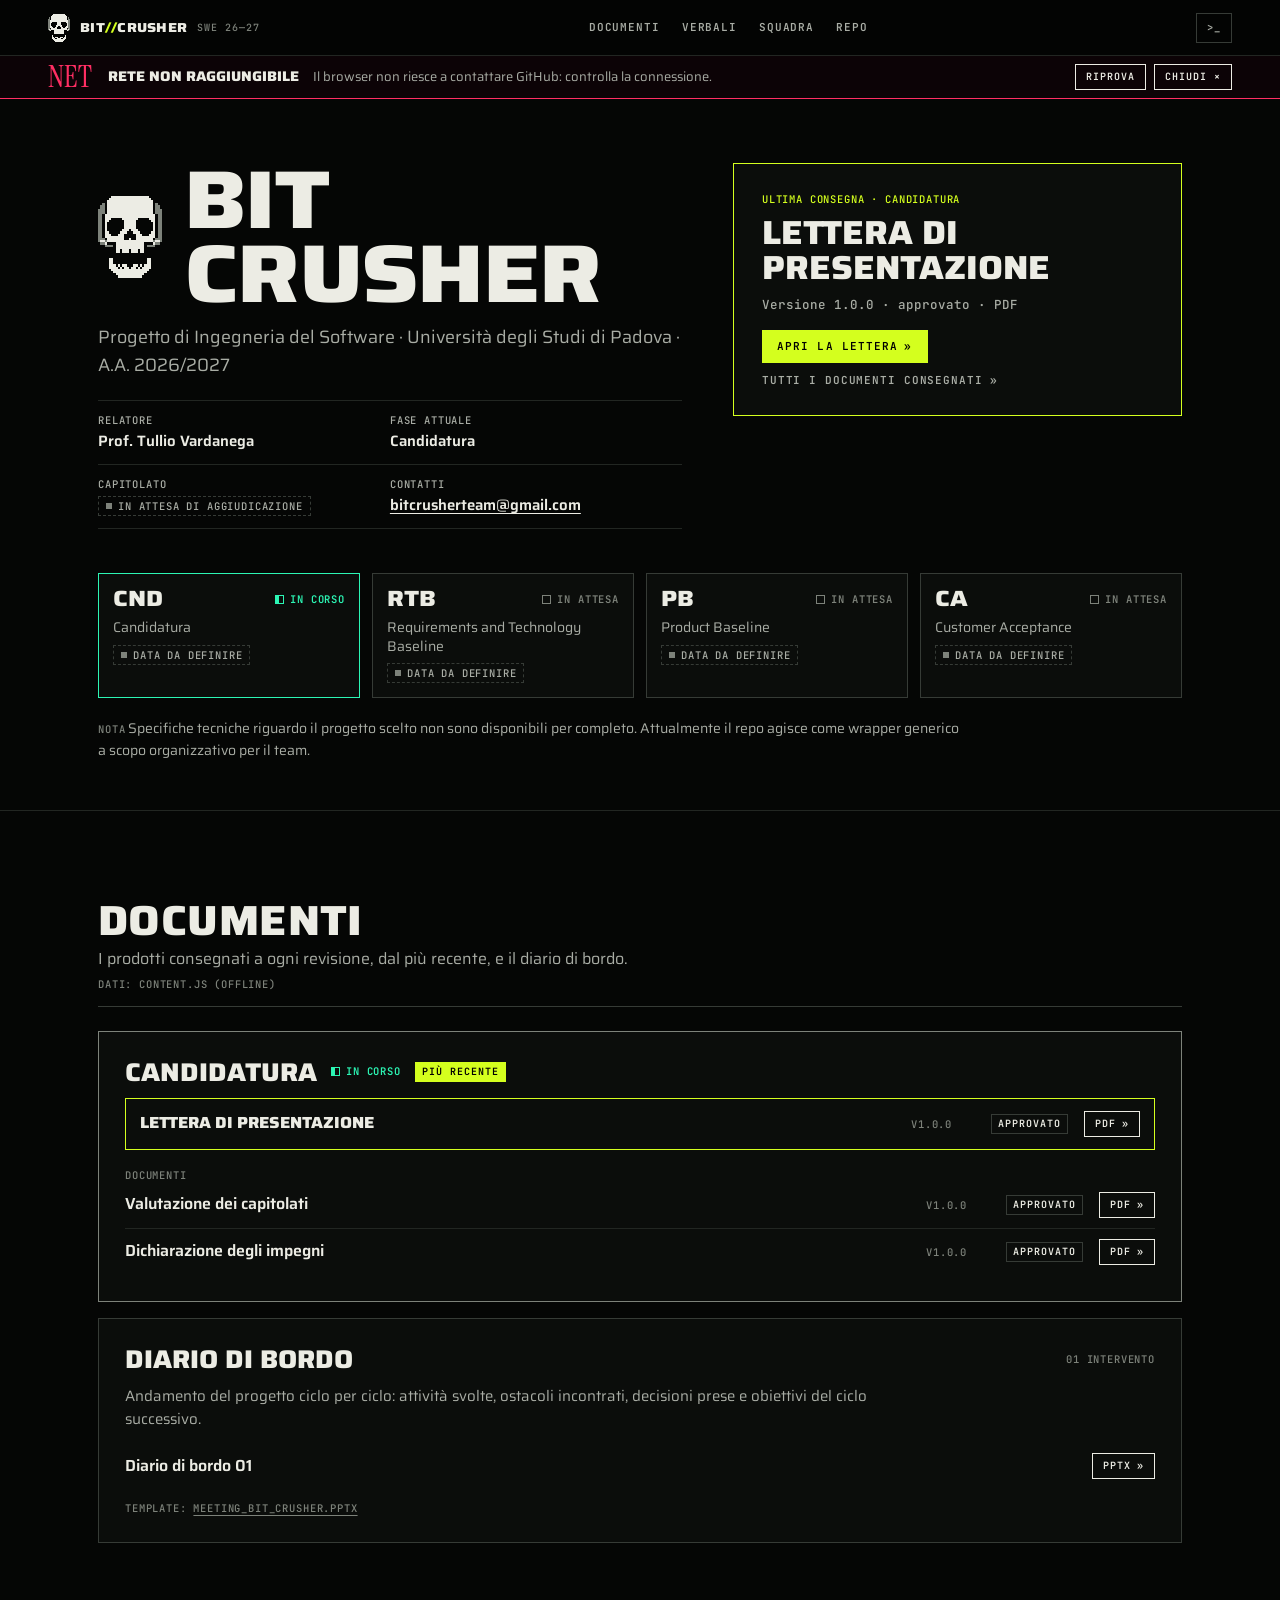
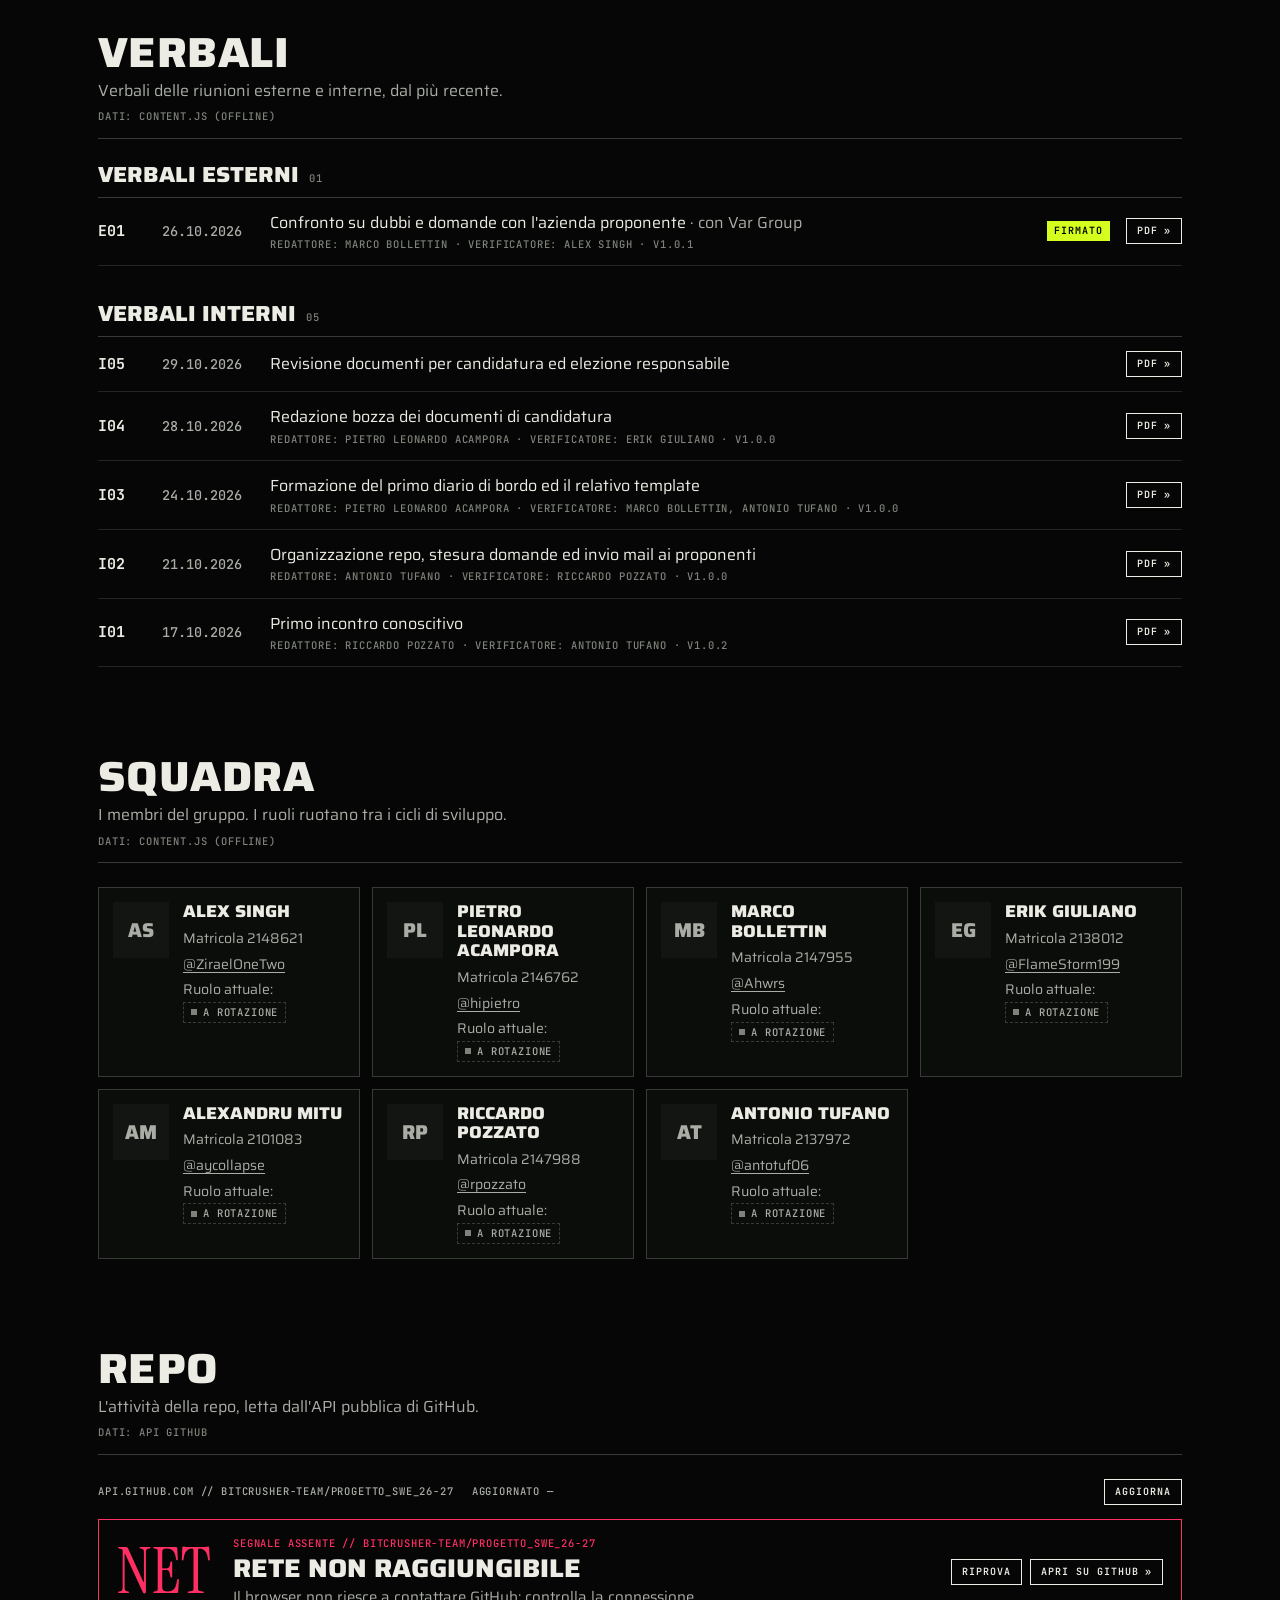
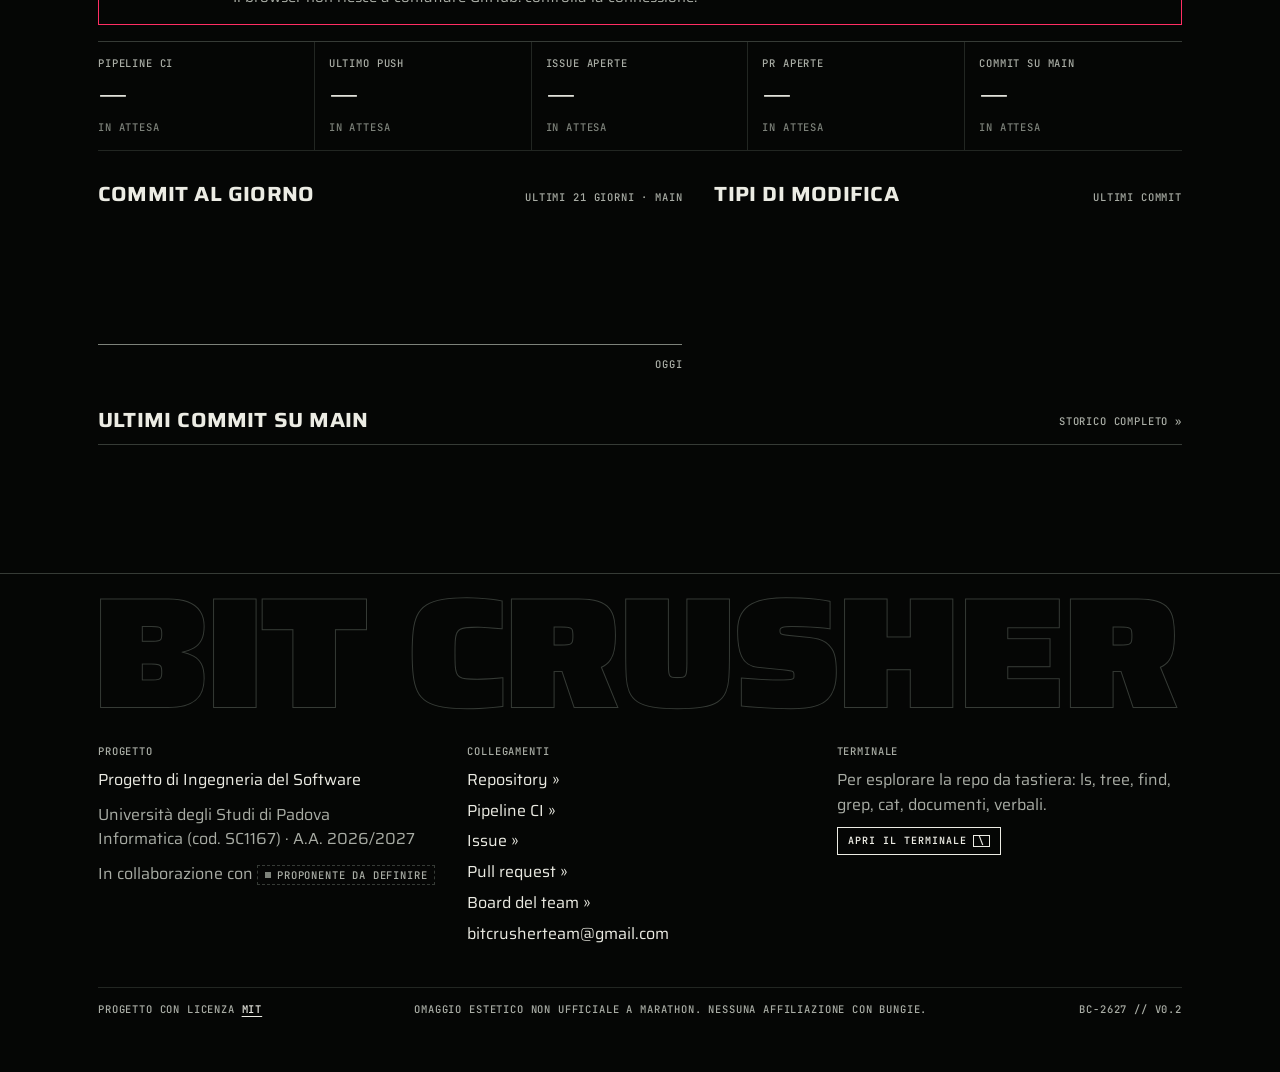
==== commit d3d72d5b: "docs(github_pages): rimosse le animazioni d'entrata, rimosse le sezioni di capitolati e processo, re" ====
--- a/index.html
+++ b/index.html
@@ -4,132 +4,26 @@
   <meta charset="utf-8">
   <meta name="viewport" content="width=device-width, initial-scale=1, viewport-fit=cover">
   <title>Bit Crusher // Progetto SWE 26-27</title>
-  <meta name="description" content="Bit Crusher, gruppo del corso di Ingegneria del Software dell'Università degli Studi di Padova (A.A. 2026/2027): capitolati, verbali, processo, squadra e telemetria della repo di progetto.">
-  <meta name="theme-color" content="#000000">
+  <meta name="description" content="Bit Crusher, gruppo del corso di Ingegneria del Software dell'Università degli Studi di Padova (A.A. 2026/2027): documenti consegnati, verbali, squadra e attività della repo di progetto.">
+  <meta name="theme-color" content="#050605">
   <meta property="og:type" content="website">
   <meta property="og:title" content="Bit Crusher // Progetto SWE 26-27">
-  <meta property="og:description" content="Il sito del gruppo Bit Crusher per il progetto di Ingegneria del Software, UniPD A.A. 2026/2027.">
+  <meta property="og:description" content="Documenti, verbali e stato del progetto del gruppo Bit Crusher, Ingegneria del Software, UniPD A.A. 2026/2027.">
   <link rel="icon" href="assets/img/favicon.svg" type="image/svg+xml">
   <link rel="icon" href="assets/img/favicon-32.png" sizes="32x32" type="image/png">
   <link rel="apple-touch-icon" href="assets/img/apple-touch-icon.png">
-  <link rel="preload" href="assets/fonts/ibm-plex-mono-400-latin.woff2" as="font" type="font/woff2" crossorigin>
+  <link rel="preload" href="assets/fonts/saira-latin.woff2" as="font" type="font/woff2" crossorigin>
   <link rel="preload" href="assets/fonts/jetbrains-mono-latin.woff2" as="font" type="font/woff2" crossorigin>
-  <link rel="preload" href="assets/fonts/saira-latin.woff2" as="font" type="font/woff2" crossorigin>
   <link rel="stylesheet" href="assets/css/main.css">
 </head>
-<body data-stage="boot">
+<body>
   <a class="skip-link" href="#main">Salta al contenuto</a>
   <noscript>
-    <div class="noscript">Questo sito richiede JavaScript. Il materiale del progetto è sulla
-      <a href="https://github.com/BitCrusher-Team/Progetto_SWE_26-27">repo GitHub</a>.</div>
+    <div class="noscript">Questo sito richiede JavaScript. I documenti del progetto sono nella
+      <a href="https://github.com/BitCrusher-Team/Progetto_SWE_26-27/tree/main/docs" target="_blank" rel="noopener">cartella docs della repo GitHub</a>.</div>
   </noscript>
 
-  <!-- ============ 01 // APERTURA: fase rossa, tieni premuto ============ -->
-  <section id="boot" class="stage boot" aria-label="Apertura: tieni premuto per inizializzare">
-    <canvas class="boot__canvas" data-boot-canvas aria-hidden="true"></canvas>
-    <div class="boot__hud" aria-hidden="true">
-      <p class="boot__tl">BC//SYS BOOTLOADER v0.1<br>NODO UNIPD-SC1167<br><span class="jp" lang="ja">起動 待機中</span></p>
-      <p class="boot__tr">N 45°24'27" E 11°52'38"<br><span data-clock></span><br>A.A. 2026—2027</p>
-      <p class="boot__bl"><span data-boot-glyphs></span> BC-002627 // SEGNALE ROSSO</p>
-    </div>
-    <div class="boot__center">
-      <button id="boot-hold" class="hold" type="button" aria-describedby="boot-hint">
-        <span class="hold__label">Tieni premuto</span>
-        <span class="hold__fill" data-boot-p aria-hidden="true"><span class="hold__label">Tieni premuto</span></span>
-      </button>
-      <p id="boot-hint" class="boot__hint">[ SPAZIO ] · CLICK · TOUCH // tieni premuto per inizializzare</p>
-      <div class="boot__meter" aria-hidden="true">
-        <span class="boot__pct"><b data-boot-pct>000</b>%</span>
-        <span class="boot__bar" data-boot-p></span>
-        <span class="boot__status" data-boot-status>IN ATTESA DI OPERATORE</span>
-      </div>
-    </div>
-    <div class="boot__ctl">
-      <button type="button" class="ctl ctl--red" data-boot-ctl data-sound-toggle aria-pressed="true">SND <b data-sound-state>ON</b></button>
-      <button type="button" class="ctl ctl--red" data-boot-ctl data-boot-skip>Salta intro »</button>
-    </div>
-    <div class="breach" data-breach hidden aria-hidden="true">
-      <div class="breach__field"><canvas class="breach__canvas" data-breach-canvas></canvas></div>
-      <div class="breach__band breach__band--a"><span data-breach-ttm>26:27 TTM</span></div>
-      <div class="breach__band breach__band--b"><span>QTERM CORE BREACH</span><span data-breach-id>ID: -------</span></div>
-    </div>
-  </section>
-
-  <!-- ============ 02 // TERMINALE DI ACCESSO ============ -->
-  <section id="term" class="stage term" aria-label="Terminale di accesso" hidden>
-    <div class="term__frame" aria-hidden="true">
-      <i class="xh xh--tl"></i><i class="xh xh--tr"></i><i class="xh xh--bl"></i><i class="xh xh--br"></i>
-      <span class="term__corner term__corner--tr">BC_SYNC VIE<br>[RIALLINEAMENTO]</span>
-      <span class="term__corner term__corner--bl">F1-3<br>BC DESYNC<br>CMP ... [SÌ]</span>
-      <span class="term__corner term__corner--br">SEN PAT<br>DISTURBATO</span>
-    </div>
-    <aside class="term__side" data-term-side aria-hidden="true"></aside>
-    <div class="term__main">
-      <div class="term__out" data-term-out role="log" aria-live="polite"></div>
-      <form class="term__line" data-term-form autocomplete="off">
-        <label class="term__prompt" for="term-input" data-term-prompt>guest@bitcrusher:~$</label>
-        <span class="term__field">
-          <input id="term-input" class="term__input" data-term-input type="text" spellcheck="false" autocapitalize="off" autocomplete="off" enterkeyhint="send">
-          <span class="term__caret" aria-hidden="true"></span>
-        </span>
-      </form>
-      <div class="term__chips" aria-label="Comandi rapidi">
-        <button type="button" data-cmd="accedi">accedi</button>
-        <button type="button" data-cmd="aiuto">aiuto</button>
-        <button type="button" data-cmd="squadra">squadra</button>
-        <button type="button" data-cmd="stato">stato</button>
-      </div>
-    </div>
-    <div class="ovr" data-ovr aria-hidden="true">
-      <div class="ovr__panel">
-        <i class="ovr__tab ovr__tab--tl"></i><i class="ovr__tab ovr__tab--tr"></i>
-        <i class="ovr__tab ovr__tab--bl"></i><i class="ovr__tab ovr__tab--br"></i>
-        <i class="ovr__sq ovr__sq--tl"></i><i class="ovr__sq ovr__sq--tr"></i>
-        <i class="ovr__sq ovr__sq--bl"></i><i class="ovr__sq ovr__sq--br"></i>
-        <span class="ovr__icon"></span>
-        <span class="ovr__label">BC-2627</span>
-        <span class="ovr__code">BCNET</span>
-        <span class="ovr__jp" lang="ja">全権限</span>
-        <span class="ovr__right">LIMITATORE OFF<br>ACCESSO REPO<br>CONFORME (sì) SC-1167</span>
-        <div class="ovr__marquee"><div class="ovr__track"><span>ACCESSO ACCESSO </span><span>ACCESSO ACCESSO </span></div></div>
-        <div class="ovr__foot"><span class="ovr__mini"></span><span>CORE [ATTIVO]<br>SYS OVERRIDE · BARRIERA DI SEGNALE GIÙ</span></div>
-      </div>
-    </div>
-  </section>
-
-  <!-- ============ 02b // ATTESA: dentro la sfera, telecamera alla deriva ============ -->
-  <section id="wait" class="wait" aria-label="Sincronizzazione dei dati del sito" hidden>
-    <canvas class="wait__canvas" data-wait-canvas aria-hidden="true"></canvas>
-    <div class="wait__reticle" aria-hidden="true">
-      <svg viewBox="-100 -100 200 200">
-        <g class="rt-spin">
-          <circle r="84" class="rt-dash"/>
-          <path d="M0 -94v12M0 82v12M-94 0h12M82 0h12" class="rt-line"/>
-        </g>
-        <path d="M-62 -40V-62H-40M40 -62H62V-40M62 40V62H40M-40 62H-62V40" class="rt-line"/>
-        <path d="M28.98 7.76A30 30 0 0 1 7.76 28.98M-7.76 28.98A30 30 0 0 1 -28.98 7.76M-28.98 -7.76A30 30 0 0 1 -7.76 -28.98M7.76 -28.98A30 30 0 0 1 28.98 -7.76" class="rt-line"/>
-        <path d="M0 -46v12M0 34v12M-46 0h12M34 0h12" class="rt-line"/>
-        <circle r="2.6" class="rt-dot"/>
-        <text x="48" y="-70" class="rt-txt">FUOCO</text>
-        <text x="-90" y="78" class="rt-txt">BC-2627</text>
-      </svg>
-    </div>
-    <p class="wait__lock" data-wait-lock aria-hidden="true">IN ATTESA DEL SEGNALE</p>
-    <div class="wait__hud" aria-hidden="true">
-      <p class="wait__tl">BC//SYNC — SINCRONIZZAZIONE DATI<br><span class="jp" lang="ja">接続 待機中</span></p>
-      <p class="wait__tr"><span data-clock></span><br><span data-wait-cam>CAM —</span></p>
-    </div>
-    <ol class="wait__tasks" data-wait-tasks aria-hidden="true"></ol>
-    <div class="wait__foot" aria-hidden="true">
-      <span class="wait__count" data-wait-count>00/00</span>
-      <span class="wait__bar"><span data-wait-p></span></span>
-      <span class="wait__skip">INVIO · CLICK PER SALTARE</span>
-    </div>
-    <p class="sr-only" aria-live="polite" data-wait-live></p>
-  </section>
-
-  <!-- ============ 03 // IL SITO (dentro la sfera) ============ -->
-  <div id="site" class="site" hidden>
+  <div id="site" class="site">
     <header class="topbar">
       <a class="brand" href="#home" aria-label="Bit Crusher, torna all'inizio">
         <span class="brand__mark"></span>
@@ -138,28 +32,17 @@
       </a>
       <nav id="nav" class="nav" aria-label="Sezioni del sito"><ol data-nav></ol></nav>
       <div class="sys">
-        <span class="sys__clock" data-clock></span>
-        <button type="button" class="ctl" data-sphere-toggle aria-pressed="true">SFERA <b data-sphere-state>ON</b></button>
-        <button type="button" class="ctl" data-sound-toggle aria-pressed="true">SND <b data-sound-state>ON</b></button>
-        <button type="button" class="ctl" data-console-open aria-label="Apri il terminale">&gt;_</button>
-        <button type="button" class="ctl nav-toggle" data-nav-toggle aria-expanded="false" aria-controls="nav">MENU</button>
+        <button type="button" class="ctl" data-console-open aria-label="Apri il terminale" aria-expanded="false">&gt;_</button>
+        <button type="button" class="ctl nav-toggle" data-nav-toggle aria-expanded="false" aria-controls="nav">Menu</button>
       </div>
     </header>
-    <aside class="rail" aria-hidden="true">
-      <span class="rail__code" data-rail-sec>SEC.00</span>
-      <span class="rail__word">BIT CRUSHER</span>
-      <span class="rail__track"><span class="rail__fill"></span></span>
-      <span class="rail__pct"><b data-rail-pct>000</b>%</span>
-    </aside>
     <div id="screen" class="screen" tabindex="-1">
       <main id="main"></main>
       <div id="footer-slot"></div>
     </div>
-    <svg class="hud" data-hud aria-hidden="true"></svg>
-    <p class="subtitle" data-subtitle aria-hidden="true"></p>
-    <div id="console" class="console" role="dialog" aria-label="Terminale di sistema" hidden>
+    <div id="console" class="console" role="dialog" aria-label="Terminale della repo" hidden>
       <div class="console__bar">
-        <span>BC QTERM // TTY1</span>
+        <span>Terminale // sola lettura</span>
         <span class="console__hint">\ oppure ESC per chiudere</span>
         <button type="button" class="ctl" data-console-close>Chiudi ×</button>
       </div>
@@ -173,7 +56,6 @@
       </form>
     </div>
     <div id="tooltip" class="tooltip" role="tooltip" hidden></div>
-    <div class="toast" data-toast role="status" hidden></div>
   </div>
 
   <!-- glifi micrografici -->
@@ -195,10 +77,7 @@
   <script src="assets/js/lib.js" defer></script>
   <script src="assets/js/repo.js" defer></script>
   <script src="assets/js/fault.js" defer></script>
-  <script src="assets/js/boot.js" defer></script>
   <script src="assets/js/terminal.js" defer></script>
-  <script src="assets/js/wait.js" defer></script>
-  <script src="assets/js/sphere.js" defer></script>
   <script src="assets/js/site.js" defer></script>
   <script src="assets/js/main.js" defer></script>
 </body>
--- a/assets/css/main.css
+++ b/assets/css/main.css
@@ -1,8 +1,8 @@
 /* =====================================================================
    BIT CRUSHER // main.css
-   Cyberbrutalismo + micrografiche, sequenza ispirata all'apertura di
-   Cryo Archive: fase rossa -> breach -> terminale verde -> sfera.
-   Solo tema scuro: il nero è parte dell'estetica.
+   Vista web della repo di progetto: sobria, leggibile, senza effetti.
+   Solo tema scuro con un unico accento acido; il verde fosforo resta
+   alla console del terminale.
    ===================================================================== */
 
 /* ---------- font (self-hosted, licenza SIL OFL) ---------- */
@@ -26,10 +26,6 @@
   unicode-range: U+0000-00FF, U+0131, U+0152-0153, U+02BB-02BC, U+02C6, U+02DA, U+02DC, U+0304, U+0308, U+0329, U+2000-206F, U+20AC, U+2122, U+2191, U+2193, U+2212, U+2215, U+FEFF, U+FFFD; }
 @font-face { font-family: "IBM Plex Mono"; src: url("../fonts/ibm-plex-mono-600-latin-ext.woff2") format("woff2"); font-weight: 600; font-display: swap;
   unicode-range: U+0100-02BA, U+02BD-02C5, U+02C7-02CC, U+02CE-02D7, U+02DD-02FF, U+0304, U+0308, U+0329, U+1D00-1DBF, U+1E00-1E9F, U+1EF2-1EFF, U+2020, U+20A0-20AB, U+20AD-20C4, U+2113, U+2C60-2C7F, U+A720-A7FF; }
-@font-face { font-family: "Kode Mono"; src: url("../fonts/kode-mono-400-700-latin.woff2") format("woff2"); font-weight: 400 700; font-display: swap;
-  unicode-range: U+0000-00FF, U+0131, U+0152-0153, U+02BB-02BC, U+02C6, U+02DA, U+02DC, U+0304, U+0308, U+0329, U+2000-206F, U+20AC, U+2122, U+2191, U+2193, U+2212, U+2215, U+FEFF, U+FFFD; }
-@font-face { font-family: "Kode Mono"; src: url("../fonts/kode-mono-400-700-latin-ext.woff2") format("woff2"); font-weight: 400 700; font-display: swap;
-  unicode-range: U+0100-02BA, U+02BD-02C5, U+02C7-02CC, U+02CE-02D7, U+02DD-02FF, U+0304, U+0308, U+0329, U+1D00-1DBF, U+1E00-1E9F, U+1EF2-1EFF, U+2020, U+20A0-20AB, U+20AD-20C4, U+2113, U+2C60-2C7F, U+A720-A7FF; }
 @font-face { font-family: "Instrument Serif"; src: url("../fonts/instrument-serif-latin.woff2") format("woff2"); font-style: normal; font-weight: 400; font-display: swap;
   unicode-range: U+0000-00FF, U+0131, U+0152-0153, U+02BB-02BC, U+02C6, U+02DA, U+02DC, U+0304, U+0308, U+0329, U+2000-206F, U+20AC, U+2122, U+2191, U+2193, U+2212, U+2215, U+FEFF, U+FFFD; }
 @font-face { font-family: "Instrument Serif"; src: url("../fonts/instrument-serif-latin-ext.woff2") format("woff2"); font-style: normal; font-weight: 400; font-display: swap;
@@ -38,8 +34,6 @@
   unicode-range: U+0000-00FF, U+0131, U+0152-0153, U+02BB-02BC, U+02C6, U+02DA, U+02DC, U+0304, U+0308, U+0329, U+2000-206F, U+20AC, U+2122, U+2191, U+2193, U+2212, U+2215, U+FEFF, U+FFFD; }
 @font-face { font-family: "Instrument Serif"; src: url("../fonts/instrument-serif-italic-latin-ext.woff2") format("woff2"); font-style: italic; font-weight: 400; font-display: swap;
   unicode-range: U+0100-02BA, U+02BD-02C5, U+02C7-02CC, U+02CE-02D7, U+02DD-02FF, U+0304, U+0308, U+0329, U+1D00-1DBF, U+1E00-1E9F, U+1EF2-1EFF, U+2020, U+20A0-20AB, U+20AD-20C4, U+2113, U+2C60-2C7F, U+A720-A7FF; }
-/* sottoinsieme con i soli ideogrammi usati sul sito */
-@font-face { font-family: "BC JP"; src: url("../fonts/noto-sans-jp-subset.woff2") format("woff2"); font-weight: 500; font-display: swap; }
 
 /* ---------- token ---------- */
 :root {
@@ -54,23 +48,11 @@
   --acid: #d4ff1e;
   --mint: #2cf5b4;
   --rose: #ff2e63;
-  --violet: #7a5aec;
-  --cyan: #19c6ff;
-
-  /* terminale: colori campionati dal video di riferimento */
+
+  /* console del terminale: fosforo verde */
   --ph: #4fd44f;
   --ph-hi: #8cff7a;
   --ph-dim: #2f8a2f;
-  --ph-faint: #123312;
-  --ph-panel: #05db09;
-  --ph-ink: #068303;
-  --ph-yel: #bcd404;
-
-  /* fase rossa e breach */
-  --red: #ff3348;
-  --red-2: #c80848;
-  --red-dk: #3a0610;
-  --breach-yel: #e4dc18;
 
   /* grafici: palette validata (daltonismo, contrasto), ordine fisso */
   --c-feat: #7ba300;
@@ -82,30 +64,29 @@
   --font-display: "Saira", "Arial Narrow", sans-serif;
   --font-mono: "JetBrains Mono", ui-monospace, "DejaVu Sans Mono", monospace;
   --font-term: "IBM Plex Mono", "JetBrains Mono", ui-monospace, monospace;
-  --font-kode: "Kode Mono", "JetBrains Mono", ui-monospace, monospace;
   --font-serif: "Instrument Serif", Georgia, serif;
-  --font-jp: "BC JP", "Noto Sans JP", "Hiragino Sans", "Yu Gothic", sans-serif;
-
-  --gutter: clamp(16px, 4vw, 56px);
-  --top: 52px;
-  --rail: 0px;
-}
-@media (min-width: 1200px) { :root { --rail: 56px; } }
+
+  --gutter: clamp(16px, 4vw, 48px);
+  --top: 56px;
+}
 
 /* ---------- base ---------- */
 *, *::before, *::after { box-sizing: border-box; }
-html { color-scheme: dark; -webkit-text-size-adjust: 100%; -webkit-tap-highlight-color: transparent; background: #000; }
+html {
+  color-scheme: dark; -webkit-text-size-adjust: 100%; -webkit-tap-highlight-color: transparent;
+  background: var(--bg); scroll-padding-top: calc(var(--top) + 16px);
+}
 body {
   margin: 0;
-  background: #000;
+  background: var(--bg);
   color: var(--ink);
   font: 400 16px/1.55 var(--font-display);
   -webkit-font-smoothing: antialiased;
   text-rendering: optimizeLegibility;
-  overflow: hidden;
-}
-img, svg, canvas { display: block; max-width: 100%; }
+}
+img, svg { display: block; max-width: 100%; }
 a { color: inherit; text-decoration-thickness: 1px; text-underline-offset: 3px; }
+a:hover { color: var(--acid); }
 button { font: inherit; color: inherit; }
 p { margin: 0; }
 :focus-visible { outline: 2px solid var(--acid); outline-offset: 2px; }
@@ -118,57 +99,47 @@
 .defs { position: absolute; width: 0; height: 0; overflow: hidden; }
 
 .micro { font: 500 10.5px/1.35 var(--font-mono); letter-spacing: .08em; text-transform: uppercase; color: var(--ink-2); }
-.jp { font-family: var(--font-jp); font-weight: 500; letter-spacing: .04em; }
 .dim { color: var(--ink-2); }
 .h3 { margin: 0; font: 700 clamp(18px, 1.6vw, 22px)/1.1 var(--font-display); font-stretch: 112%; text-transform: uppercase; letter-spacing: .01em; }
-
-@keyframes blink { 50% { opacity: 0; } }
-
-/* controlli compatti (barra superiore, apertura) */
+.empty { color: var(--ink-3); }
+
+/* controlli compatti (barra in alto, console) */
 .ctl {
   display: inline-flex; align-items: center; gap: 6px;
-  height: 28px; padding: 0 9px;
+  height: 30px; padding: 0 10px;
   border: 1px solid var(--line-2); background: transparent;
   font: 600 10.5px/1 var(--font-mono); letter-spacing: .08em; text-transform: uppercase;
   color: var(--ink-2); cursor: pointer;
 }
 .ctl:hover { border-color: var(--acid); color: var(--acid); }
-.ctl b { font-weight: 700; color: var(--ink); }
-.ctl[aria-pressed="false"] b { color: var(--ink-3); }
-.ctl--red { border-color: rgba(255, 51, 72, .45); color: #ff6a7a; background: rgba(20, 0, 4, .6); }
-.ctl--red b { color: var(--red); }
-.ctl--red:hover { border-color: var(--red); color: var(--red); }
 
 .btn {
   display: inline-flex; align-items: center; gap: 6px;
   padding: 10px 14px; border: 1px solid var(--ink); background: transparent;
   font: 600 11px/1 var(--font-mono); letter-spacing: .1em; text-transform: uppercase;
-  color: var(--ink); cursor: pointer; text-decoration: none;
-  transition: background .15s, color .15s, border-color .15s;
+  color: var(--ink); cursor: pointer; text-decoration: none; white-space: nowrap;
 }
 .btn:hover { background: var(--acid); border-color: var(--acid); color: #000; }
 .btn--sm { padding: 7px 10px; font-size: 10px; }
 .btn kbd { font: inherit; padding: 0 4px; border: 1px solid currentColor; }
 
+/* segnaposto "da definire" */
 .tbd {
   display: inline-flex; align-items: center; gap: 6px;
   padding: 4px 7px; border: 1px dashed var(--line-2);
-  background: repeating-linear-gradient(-45deg, rgba(212, 255, 30, .08) 0 4px, transparent 4px 8px);
   font: 500 10.5px/1 var(--font-mono); letter-spacing: .08em; text-transform: uppercase;
   color: var(--ink-2); white-space: nowrap; vertical-align: middle; justify-self: start;
 }
-.tbd::before { content: ""; width: 6px; height: 6px; background: var(--acid); animation: blink 1.2s steps(2) infinite; }
+.tbd::before { content: ""; width: 6px; height: 6px; background: var(--ink-3); }
 
 .chip {
   display: inline-flex; align-items: center; gap: 6px;
   padding: 4px 6px; border: 1px solid var(--line-2);
   font: 600 10px/1 var(--font-mono); letter-spacing: .1em; text-transform: uppercase; color: var(--ink);
+  white-space: nowrap;
 }
 .chip--acid { background: var(--acid); border-color: var(--acid); color: #000; }
-.chip--mint { border-color: var(--mint); color: var(--mint); }
-.chip--p1 { background: var(--acid); border-color: var(--acid); color: #000; }
-.chip--p2 { border-color: var(--mint); color: var(--mint); }
-.chip--p3 { border-color: var(--violet); color: #b7a6ff; }
+.chip--warn { border-color: var(--rose); color: var(--rose); }
 
 /* chip dei tipi di commit: il colore sta nel quadratino, il testo resta in inchiostro */
 .tchip {
@@ -180,319 +151,34 @@
 
 .glyphs { display: inline-flex; align-items: center; gap: 5px; color: var(--ink-3); }
 .glyphs .g { width: 9px; height: 9px; }
-.barcode { height: 14px; width: 80px; color: var(--ink-3); }
-
-/* angolari: 4 staffe con un solo elemento */
-.corners {
-  --cc: var(--ink-3); --cl: 10px;
-  background:
-    linear-gradient(var(--cc), var(--cc)) 0 0 / var(--cl) 1px no-repeat,
-    linear-gradient(var(--cc), var(--cc)) 0 0 / 1px var(--cl) no-repeat,
-    linear-gradient(var(--cc), var(--cc)) 100% 0 / var(--cl) 1px no-repeat,
-    linear-gradient(var(--cc), var(--cc)) 100% 0 / 1px var(--cl) no-repeat,
-    linear-gradient(var(--cc), var(--cc)) 0 100% / var(--cl) 1px no-repeat,
-    linear-gradient(var(--cc), var(--cc)) 0 100% / 1px var(--cl) no-repeat,
-    linear-gradient(var(--cc), var(--cc)) 100% 100% / var(--cl) 1px no-repeat,
-    linear-gradient(var(--cc), var(--cc)) 100% 100% / 1px var(--cl) no-repeat;
-}
+.inl {
+  padding: 1px 5px; border: 1px solid var(--line-2); background: var(--bg-2);
+  font: 500 .86em/1.4 var(--font-mono); color: var(--ink); overflow-wrap: anywhere;
+}
+
+/* stato di una revisione: icona ed etichetta, mai solo il colore */
+.state { display: inline-flex; align-items: center; gap: 6px; font: 600 10.5px/1 var(--font-mono); letter-spacing: .08em; text-transform: uppercase; white-space: nowrap; }
+.state__icon { width: 9px; height: 9px; border: 1px solid currentColor; }
+.state--completata { color: var(--acid); }
+.state--completata .state__icon { background: currentColor; }
+.state--in-corso { color: var(--mint); }
+.state--in-corso .state__icon { background: linear-gradient(90deg, currentColor 50%, transparent 50%); }
+.state--attesa { color: var(--ink-3); }
+
+.meter { position: relative; height: 6px; background: var(--line); }
+.meter > span { position: absolute; inset: 0; background: var(--acid); transform-origin: left; transform: scaleX(var(--p, 0)); }
 
 /* =====================================================================
-   01 // APERTURA (fase rossa)
+   SITO
+   Prima i prodotti, per categoria e dal più recente; tutto visibile.
    ===================================================================== */
-.stage { position: fixed; inset: 0; z-index: 10; }
-.boot {
-  background: #000; color: var(--red); overflow: hidden;
-  cursor: pointer; user-select: none; -webkit-user-select: none; -webkit-touch-callout: none; touch-action: none;
-}
-.boot::after {
-  content: ""; position: absolute; inset: 0; pointer-events: none; z-index: 3;
-  background:
-    repeating-linear-gradient(0deg, rgba(0, 0, 0, .32) 0 1px, transparent 1px 3px),
-    radial-gradient(ellipse at 50% 45%, transparent 50%, rgba(0, 0, 0, .7) 100%);
-}
-.boot__canvas { position: absolute; inset: 0; width: 100%; height: 100%; }
-.boot__hud { position: absolute; inset: 0; z-index: 2; pointer-events: none; }
-.boot__hud p { position: absolute; font: 600 10px/1.5 var(--font-mono); letter-spacing: .1em; text-transform: uppercase; color: #c8243a; }
-.boot__tl { top: 20px; left: var(--gutter); }
-.boot__tr { top: 20px; right: var(--gutter); text-align: right; }
-.boot__bl { bottom: 20px; left: var(--gutter); display: flex; align-items: center; gap: 10px; }
-.boot__bl .glyphs { color: #c8243a; }
-.boot__center {
-  position: absolute; left: 50%; bottom: calc(18vh + 12px); z-index: 4;
-  width: min(520px, calc(100% - 32px)); transform: translateX(-50%);
-  display: grid; justify-items: center; gap: 12px;
-}
-.hold {
-  position: relative; display: grid; width: 100%; height: 56px; padding: 0;
-  border: 1px solid var(--red); background: rgba(24, 0, 6, .72);
-  outline: 1px solid rgba(255, 51, 72, .22); outline-offset: 5px;
-  font: 700 13px/1 var(--font-mono); letter-spacing: .3em; text-transform: uppercase; color: var(--red);
-  cursor: pointer;
-}
-.hold:focus-visible { outline: 2px solid var(--red); outline-offset: 5px; }
-.hold > .hold__label, .hold__fill > .hold__label { grid-area: 1 / 1; place-self: center; }
-.hold__fill {
-  position: absolute; inset: 0; display: grid; background: var(--red); color: #160004;
-  clip-path: inset(0 calc((1 - var(--p, 0)) * 100%) 0 0);
-}
-.boot.is-holding .hold { box-shadow: 0 0 34px rgba(255, 40, 60, .45); }
-.boot__hint { font: 600 10px/1.4 var(--font-mono); letter-spacing: .12em; text-transform: uppercase; color: #c8243a; text-align: center; }
-.boot__meter { display: grid; grid-template-columns: auto 1fr auto; align-items: center; gap: 12px; width: 100%; }
-.boot__pct { font: 300 26px/1 var(--font-display); font-stretch: 125%; color: var(--red); }
-.boot__pct b { font-weight: 300; }
-.boot__bar { position: relative; height: 8px; background: repeating-linear-gradient(90deg, rgba(255, 51, 72, .22) 0 3px, transparent 3px 6px); }
-.boot__bar::after {
-  content: ""; position: absolute; inset: 0;
-  background: repeating-linear-gradient(90deg, var(--red) 0 3px, transparent 3px 6px);
-  clip-path: inset(0 calc((1 - var(--p, 0)) * 100%) 0 0);
-}
-.boot__status { font: 600 10px/1 var(--font-mono); letter-spacing: .1em; text-transform: uppercase; color: var(--red); white-space: nowrap; }
-.boot__ctl { position: absolute; right: var(--gutter); bottom: 20px; z-index: 5; display: flex; gap: 8px; }
-.boot.is-flash::before {
-  content: ""; position: absolute; inset: 0; z-index: 6; pointer-events: none;
-  animation: boot-flash .3s steps(1) forwards;
-}
-@keyframes boot-flash { 0% { background: #fff; } 34% { background: var(--red); } 67%, 100% { background: #000; } }
-
-/* breach: una fascia centrale di mosaico rosso con le scritte gialle, nero
-   sopra e sotto. boot.js dimensiona il mosaico su .breach__field */
-.breach { position: absolute; inset: 0; z-index: 8; background: #000; cursor: default; }
-.breach__field {
-  position: absolute; left: 0; right: 0; top: 30%; bottom: 30%; overflow: hidden;
-  background: #c80c2c; box-shadow: 0 -1px 0 var(--red), 0 1px 0 var(--red);
-}
-.breach__canvas { position: absolute; inset: 0; width: 100%; height: 100%; image-rendering: pixelated; }
-.breach__field::after {
-  content: ""; position: absolute; inset: 0; pointer-events: none;
-  background: repeating-linear-gradient(0deg, rgba(0, 0, 0, .18) 0 1px, transparent 1px 3px);
-}
-.breach__band {
-  position: absolute; left: 0; right: 0; z-index: 2;
-  display: flex; align-items: center; justify-content: space-between; gap: 24px;
-  height: clamp(40px, 6vh, 66px); padding: 0 clamp(20px, 3.2vw, 64px);
-  background: rgba(36, 0, 8, .78);
-  font: 800 clamp(18px, 3vw, 44px)/1 var(--font-display); font-stretch: 112%; text-transform: uppercase;
-  color: var(--breach-yel); white-space: nowrap;
-}
-.breach__band--a { top: 36%; right: auto; width: max(34%, 300px); }
-.breach__band--b { top: 47%; }
-.breach.is-cut .breach__band { animation: band-jit .09s steps(2) 4; }
-@keyframes band-jit { 50% { transform: translateX(-14px); } }
-
-/* =====================================================================
-   02 // TERMINALE (dal video: fosforo verde, decodifica delle righe)
-   ===================================================================== */
-.term {
-  display: grid;
-  grid-template-columns: clamp(140px, 14.5vw, 280px) minmax(0, 1fr);
-  column-gap: clamp(16px, 3.4vw, 64px);
-  padding: clamp(40px, 6.4vh, 72px) clamp(20px, 3.6vw, 72px) clamp(40px, 6.2vh, 68px) clamp(24px, 4.3vw, 84px);
-  background: #020302; color: var(--ph);
-  font-family: var(--font-term); overflow: hidden;
-}
-.term::before {
-  content: ""; position: absolute; inset: 0; pointer-events: none;
-  background:
-    radial-gradient(ellipse at 10% 8%, rgba(60, 200, 60, .12), transparent 42%),
-    radial-gradient(ellipse at 50% 50%, transparent 52%, rgba(0, 0, 0, .7) 100%),
-    radial-gradient(rgba(90, 210, 90, .055) 1px, transparent 1.4px) 0 0 / 4px 4px;
-}
-.term::after {
-  content: ""; position: absolute; inset: 0; pointer-events: none; z-index: 7;
-  background: repeating-linear-gradient(0deg, rgba(0, 0, 0, .22) 0 1px, transparent 1px 3px);
-}
-.term__frame { position: absolute; inset: 0; z-index: 1; pointer-events: none; color: #2e8f2e; }
-.xh { position: absolute; width: 74px; height: 74px; background: radial-gradient(circle at 36.5px 36.5px, var(--ph) 1.6px, transparent 2.2px); }
-.xh::before { content: ""; position: absolute; left: 0; right: 0; top: 36px; height: 1px; background: currentColor; }
-.xh::after { content: ""; position: absolute; top: 0; bottom: 0; left: 36px; width: 1px; background: currentColor; }
-.xh--tl { left: 0; top: 0; }
-.xh--tr { right: 0; top: 0; }
-.xh--bl { left: 0; bottom: 0; }
-.xh--br { right: 0; bottom: 0; }
-.term__corner { position: absolute; font: 700 8px/1.45 var(--font-mono); letter-spacing: .06em; text-transform: uppercase; color: #2a8a2a; }
-.term__corner--tr { top: 46px; right: 48px; text-align: right; }
-.term__corner--bl { bottom: 40px; left: 48px; }
-.term__corner--br { bottom: 40px; right: 48px; text-align: right; }
-
-.term__side { position: relative; z-index: 2; min-width: 0; }
-.term__emblem { width: clamp(88px, 17.5vh, 190px); height: auto; filter: drop-shadow(0 0 6px rgba(70, 220, 70, .45)); }
-.term__list { margin-top: clamp(10px, 1.8vh, 20px); font: 700 clamp(7px, .95vh, 10px)/1.55 var(--font-mono); letter-spacing: .05em; text-transform: uppercase; color: #3db53d; white-space: pre; }
-.term__list .gap { margin-top: 1.3em; }
-
-.term__main { position: relative; z-index: 2; display: flex; flex-direction: column; min-width: 0; min-height: 0; }
-.term__out, .term__line { font-size: clamp(11px, min(2.15vh, 3.2vw), 24px); line-height: 1.34; }
-.term__out {
-  flex: 1 1 auto; min-height: 0; overflow-y: auto; overflow-x: hidden; scrollbar-width: none;
-  /* bagliore + "fantasma" sfalsato a destra, come nel video */
-  text-shadow: 0 0 .32em rgba(70, 220, 70, .55), 9em 0 .08em rgba(79, 212, 79, .09);
-}
-.term__out::-webkit-scrollbar { width: 0; }
-.tl { position: relative; min-height: 1.34em; white-space: pre-wrap; word-break: break-word; }
-.tl.log { white-space: pre; }
-.tl.dim { color: var(--ph-dim); }
-.tl.hi { color: var(--ph-hi); }
-.tl.err { color: #ff6b5e; }
-.tl.echo { color: var(--ph-hi); }
-.tl.skull { line-height: 1; letter-spacing: .1em; color: var(--ph-hi); }
-.tl .bar { display: inline-block; height: .9em; vertical-align: -.1em; background: var(--ph); box-shadow: 0 0 .45em rgba(70, 220, 70, .6); }
-.tl .yb, .head .yb {
-  position: absolute; top: .18em; height: .98em; pointer-events: none;
-  background: repeating-linear-gradient(90deg, var(--ph-yel) 0 .52em, transparent .52em .6em);
-  box-shadow: 0 0 .8em rgba(188, 212, 4, .55);
-}
-.head { position: relative; height: 1.34em; }
-.cur { display: inline-block; width: .6em; height: 1.08em; margin-left: .1em; vertical-align: -.2em; background: var(--ph-hi); box-shadow: 0 0 .5em rgba(120, 255, 110, .7); animation: cur 1.06s steps(1) infinite; }
-@keyframes cur { 0%, 55% { opacity: 1; } 56%, 100% { opacity: 0; } }
-.tp { color: var(--ph-dim); }
-.tcmd { color: var(--ph-hi); }
-.tdir { color: var(--ph-hi); }
-.tsz, .tsha { color: var(--ph-dim); }
-.kbd { font: inherit; padding: 0 .3em; border: 0; background: var(--ph); color: #021302; text-shadow: none; cursor: pointer; }
-.kbd:hover, .kbd:focus-visible { background: var(--ph-hi); outline: none; }
-.redact { display: inline-block; height: .9em; margin-right: .6ch; vertical-align: -.1em; background: var(--ph); box-shadow: 0 0 .45em rgba(70, 220, 70, .55); }
-.rw { margin-right: .6ch; }
-.term__out a { color: var(--ph-hi); }
-
-.term__line { display: flex; align-items: center; gap: 1ch; padding-top: .35em; text-shadow: 0 0 .32em rgba(70, 220, 70, .55); }
-.term__prompt { color: var(--ph-dim); white-space: nowrap; }
-.term__field { position: relative; flex: 1; min-width: 0; display: flex; }
-.term__input {
-  flex: 1; min-width: 0; padding: 0; border: 0; outline: 0; background: transparent;
-  font: inherit; color: var(--ph-hi); caret-color: transparent; text-shadow: inherit;
-}
-.term__caret {
-  position: absolute; top: .14em; left: calc(var(--pos, 0) * 1ch);
-  width: 1ch; height: 1.08em; background: var(--ph-hi); pointer-events: none;
-  box-shadow: 0 0 .5em rgba(120, 255, 110, .7); animation: cur 1.06s steps(1) infinite;
-}
-.term__input:not(:focus) + .term__caret { opacity: .35; animation: none; }
-.term__line.is-locked { visibility: hidden; }
-.term__chips { display: flex; flex-wrap: wrap; gap: 8px; padding-top: 12px; }
-.term__chips button {
-  padding: 7px 10px; border: 1px solid var(--ph-dim); background: transparent; cursor: pointer;
-  font: 600 11px/1 var(--font-term); letter-spacing: .12em; text-transform: uppercase; color: var(--ph);
-}
-.term__chips button:hover, .term__chips button:focus-visible { background: var(--ph); color: #021302; outline: none; }
-.term:not(.is-ready) .term__chips { visibility: hidden; }
-.term.is-granted .term__out, .term.is-granted .term__side, .term.is-granted .term__chips, .term.is-granted .term__line { opacity: .38; transition: opacity .25s; }
-
-/* pannello OVERRIDE (pannello verde con linguette, testo che scorre) */
-.ovr { position: absolute; inset: 0; z-index: 6; display: grid; place-items: center; pointer-events: none; visibility: hidden; }
-.term.is-granted .ovr { visibility: visible; }
-.ovr__panel {
-  position: relative; width: 61.7vw; height: 49vh;
-  background: var(--ph-panel); color: var(--ph-ink);
-  box-shadow: 0 0 7vh rgba(5, 219, 9, .42), 12vw 0 0 rgba(5, 219, 9, .1);
-}
-.term.is-granted .ovr__panel { animation: ovr-in .45s steps(6) both; }
-@keyframes ovr-in {
-  0% { opacity: 0; clip-path: inset(49% -30% 49% -30%); }
-  35% { opacity: 1; clip-path: inset(44% -30% 44% -30%); }
-  65% { clip-path: inset(8% -30% 8% -30%); }
-  100% { opacity: 1; clip-path: inset(-30% -30% -30% -30%); }
-}
-.ovr__tab { position: absolute; width: max(36px, 3.75vw); height: max(36px, 3.75vw); background: var(--ph-panel); }
-.ovr__tab::before {
-  content: ""; position: absolute; inset: 0; opacity: .6;
-  background:
-    linear-gradient(var(--ph-ink), var(--ph-ink)) 50% 0 / 1px 100% no-repeat,
-    linear-gradient(var(--ph-ink), var(--ph-ink)) 0 50% / 100% 1px no-repeat;
-}
-.ovr__tab--tl { left: 0; bottom: 100%; }
-.ovr__tab--tr { right: 0; bottom: 100%; }
-.ovr__tab--bl { left: 0; top: 100%; }
-.ovr__tab--br { right: 0; top: 100%; }
-.ovr__sq { position: absolute; width: 11px; height: 11px; border: 2px solid #021302; background: var(--ph-panel); }
-.ovr__sq--tl { left: -5px; top: 6px; }
-.ovr__sq--tr { right: -5px; top: 6px; }
-.ovr__sq--bl { left: -5px; bottom: 6px; }
-.ovr__sq--br { right: -5px; bottom: 6px; }
-.ovr__icon {
-  position: absolute; bottom: calc(100% + max(36px, 3.75vw) * .25); left: calc(-1 * max(22px, 2.1vw));
-  width: max(16px, 1.6vw); height: max(16px, 1.6vw);
-  background:
-    linear-gradient(var(--ph-panel), var(--ph-panel)) 0 0 / 50% 50% no-repeat,
-    linear-gradient(var(--ph-panel), var(--ph-panel)) 100% 100% / 50% 50% no-repeat,
-    linear-gradient(var(--ph-panel), var(--ph-panel)) 0 100% / 25% 25% no-repeat;
-  filter: drop-shadow(0 0 6px rgba(5, 219, 9, .7));
-}
-.ovr__label {
-  position: absolute; bottom: calc(100% + max(36px, 3.75vw) * .22); left: calc(max(36px, 3.75vw) + 1vw);
-  font: 800 clamp(16px, 2.6vh, 30px)/1 var(--font-display); font-stretch: 112%; color: #8dff8d;
-  text-shadow: 0 0 10px rgba(5, 219, 9, .7);
-}
-.ovr__code, .ovr__right, .ovr__jp { position: absolute; z-index: 2; }
-.ovr__code { top: 9%; left: 3.4%; font: 400 clamp(18px, 3.7vh, 42px)/1 var(--font-kode); text-shadow: 10vw 0 0 rgba(6, 131, 3, .12); }
-.ovr__jp { top: 6%; left: 50%; transform: translateX(-50%); font: 500 clamp(28px, 8.6vh, 96px)/1 var(--font-jp); text-shadow: 9vw 0 0 rgba(6, 131, 3, .14); }
-.ovr__right { top: 8.5%; right: 3.6%; text-align: right; font: 400 clamp(11px, 2.25vh, 26px)/1.28 var(--font-kode); text-shadow: 12vw 0 0 rgba(6, 131, 3, .12); }
-.ovr__marquee { position: absolute; left: 0; right: 0; top: 36%; bottom: 6%; overflow: hidden; display: flex; align-items: center; }
-.ovr__track { display: flex; width: max-content; animation: marquee 7s linear infinite; }
-.ovr__track span { font: 400 min(31vh, 17vw)/.8 var(--font-kode); white-space: pre; text-shadow: 8vw 0 0 rgba(6, 131, 3, .16); }
-@keyframes marquee { to { transform: translateX(-50%); } }
-.ovr__foot {
-  position: absolute; top: calc(100% + 1.2vh); left: calc(max(36px, 3.75vw) + 1.4vw);
-  display: flex; align-items: center; gap: 10px;
-  font: 700 clamp(6px, .85vh, 10px)/1.4 var(--font-mono); letter-spacing: .05em; text-transform: uppercase; color: #3db53d;
-}
-.ovr__mini { width: 22px; height: 18px; border: 2px solid #3db53d; border-radius: 2px; box-shadow: inset 4px 0 0 #020302, inset 8px 0 0 #3db53d; }
-
-/* =====================================================================
-   02b // ATTESA (dentro la sfera wireframe, telecamera alla deriva)
-   ===================================================================== */
-.wait { position: fixed; inset: 0; z-index: 95; overflow: hidden; background: #010301; color: var(--ph); cursor: default; transition: opacity .5s ease; }
-.wait.is-out { opacity: 0; pointer-events: none; }
-.wait__canvas { position: absolute; inset: 0; width: 100%; height: 100%; }
-/* lente: vignettatura forte ai bordi e righe di scansione */
-.wait::after {
-  content: ""; position: absolute; inset: 0; pointer-events: none;
-  background:
-    repeating-linear-gradient(0deg, rgba(0, 0, 0, .2) 0 1px, transparent 1px 3px),
-    radial-gradient(ellipse 72% 78% at 50% 50%, transparent 48%, rgba(0, 0, 0, .55) 78%, rgba(0, 0, 0, .92) 100%);
-}
-.wait__reticle { position: absolute; left: 50%; top: 50%; z-index: 2; width: clamp(120px, 17vh, 190px); aspect-ratio: 1; transform: translate(-50%, -50%); color: var(--ph); pointer-events: none; transition: color .2s; }
-.wait__reticle svg { width: 100%; height: 100%; overflow: visible; }
-.rt-line, .rt-dash { fill: none; stroke: currentColor; stroke-width: 1.4; }
-.rt-dash { stroke-dasharray: 2 7; opacity: .7; }
-.rt-dot { fill: currentColor; }
-.rt-txt { font: 600 9px var(--font-mono); letter-spacing: .1em; fill: currentColor; }
-.rt-spin { transform-origin: 0 0; animation: rt-spin 16s linear infinite; }
-@keyframes rt-spin { to { transform: rotate(360deg); } }
-.wait.is-lock .wait__reticle { color: var(--acid); animation: rt-lock .45s steps(4); }
-@keyframes rt-lock { 0% { transform: translate(-50%, -50%) scale(1.12); } 100% { transform: translate(-50%, -50%) scale(1); } }
-.wait__lock {
-  position: absolute; left: 50%; top: calc(50% + clamp(72px, 10vh, 110px)); z-index: 2; transform: translateX(-50%);
-  max-width: calc(100% - 32px); overflow: hidden; text-overflow: ellipsis; white-space: nowrap; text-align: center;
-  font: 600 11px/1.4 var(--font-mono); letter-spacing: .12em; text-transform: uppercase; color: var(--ph);
-}
-.wait.is-lock .wait__lock { color: var(--acid); }
-.wait__hud p { position: absolute; z-index: 2; font: 600 10px/1.6 var(--font-mono); letter-spacing: .1em; text-transform: uppercase; color: #3db53d; }
-.wait__tl { top: 20px; left: var(--gutter); }
-.wait__tr { top: 20px; right: var(--gutter); text-align: right; }
-.wait__tasks { position: absolute; left: var(--gutter); bottom: 64px; z-index: 2; margin: 0; padding: 0; list-style: none; display: grid; gap: 3px; font: 600 10.5px/1.35 var(--font-mono); letter-spacing: .06em; text-transform: uppercase; }
-.wait__tasks li { display: grid; grid-template-columns: 34px 112px auto; gap: 8px; color: var(--ph-dim); }
-.wait__tasks li.is-ok { color: var(--ph); }
-.wait__tasks li.is-ok .wait__st { color: var(--acid); }
-.wait__tasks li.is-ko .wait__st, .wait__tasks li.is-ko .wait__val { color: var(--rose); }
-.wait__foot { position: absolute; left: var(--gutter); right: var(--gutter); bottom: 22px; z-index: 2; display: grid; grid-template-columns: auto minmax(0, 1fr) auto; align-items: center; gap: 14px; font: 600 10px/1 var(--font-mono); letter-spacing: .1em; color: #3db53d; }
-.wait__bar { position: relative; height: 6px; background: repeating-linear-gradient(90deg, var(--ph-faint) 0 3px, transparent 3px 6px); }
-.wait__bar > span { position: absolute; inset: 0; background: repeating-linear-gradient(90deg, var(--ph) 0 3px, transparent 3px 6px); clip-path: inset(0 calc((1 - var(--p, 0)) * 100%) 0 0); transition: clip-path .3s; }
-@media (max-width: 700px) {
-  .wait__tr, .wait__skip { display: none; }
-  .wait__tasks { bottom: 52px; font-size: 9.5px; }
-  .wait__tasks li { grid-template-columns: 30px 92px auto; }
-}
-
-/* =====================================================================
-   03 // SITO
-   ===================================================================== */
-.site { position: fixed; inset: 0; background: #000; }
-
 .topbar {
-  position: absolute; top: 0; left: 0; right: 0; z-index: 30; height: var(--top);
+  position: sticky; top: 0; z-index: 30; height: var(--top);
   display: flex; align-items: center; gap: 18px; padding: 0 var(--gutter);
   background: #030403; border-bottom: 1px solid var(--line);
 }
 .brand { display: flex; align-items: center; gap: 10px; text-decoration: none; flex: 0 0 auto; }
+.brand:hover { color: inherit; }
 .brand__mark { width: 22px; height: 28px; }
 .brand__svg { width: 100%; height: 100%; }
 .sk-bone { fill: var(--ink); }
@@ -503,363 +189,131 @@
 .nav { flex: 1 1 auto; min-width: 0; }
 .nav ol { display: flex; justify-content: center; gap: 2px; margin: 0; padding: 0; list-style: none; }
 .nav a {
-  display: flex; align-items: center; gap: 6px; padding: 6px 8px;
-  font: 600 10.5px/1 var(--font-mono); letter-spacing: .08em; text-transform: uppercase;
+  display: block; padding: 8px 10px;
+  font: 600 11px/1 var(--font-mono); letter-spacing: .08em; text-transform: uppercase;
   color: var(--ink-2); text-decoration: none; white-space: nowrap;
 }
-.nav__n { color: var(--ink-3); }
 .nav a:hover { color: var(--acid); }
 .nav a[aria-current] { background: var(--acid); color: #000; }
-.nav a[aria-current] .nav__n { color: #000; }
 .sys { display: flex; align-items: center; gap: 6px; flex: 0 0 auto; margin-left: auto; }
-.sys__clock { font: 500 10.5px/1 var(--font-mono); letter-spacing: .06em; color: var(--ink-2); white-space: nowrap; margin-right: 6px; }
 .nav-toggle { display: none; }
 
-/* rail laterale: la fascia acida del poster */
-.rail {
-  position: absolute; top: var(--top); right: 0; bottom: 0; z-index: 25; width: var(--rail);
-  display: none; flex-direction: column; align-items: center; gap: 14px; padding: 16px 0;
-  background: var(--acid); color: #000;
-}
-.rail__code, .rail__pct { font: 700 10px/1 var(--font-mono); letter-spacing: .06em; }
-.rail__pct b { font-weight: 700; }
-.rail__word { writing-mode: vertical-rl; font: 800 clamp(30px, 3.6vh, 46px)/1 var(--font-mono); letter-spacing: .02em; text-transform: uppercase; }
-.rail__track { position: relative; flex: 1; width: 2px; background: rgba(0, 0, 0, .25); }
-.rail__fill { position: absolute; left: -2px; right: -2px; top: 0; height: calc(var(--scroll, 0) * 100%); background: #000; }
-@media (min-width: 1200px) { .rail { display: flex; } }
-
-/* lo "schermo" scorrevole, deformato dalla sfera */
-.screen {
-  position: absolute; top: var(--top); left: 0; right: var(--rail); bottom: 0;
-  overflow-y: auto; overflow-x: hidden; overscroll-behavior: contain;
-  scroll-behavior: smooth; scroll-padding-top: 20px; scrollbar-width: none;
-  background: var(--bg); outline: none;
-}
-.screen::-webkit-scrollbar { width: 0; height: 0; }
-/* Sfera: i blocchi sono orientati come sull'interno di una sfera. Verso i
-   bordi alto e basso si piegano verso chi guarda (legato allo scroll);
-   --ry, scritto da sphere.js, li gira verso il centro se stanno ai lati.
-   Stessa lista di blocchi di CURVE in sphere.js: tenerle allineate. */
-@keyframes bc-curve {
-  0% { transform: perspective(1100px) rotateY(var(--ry, 0deg)) rotateX(18deg) scale(1.045); }
-  15% { transform: perspective(1100px) rotateY(var(--ry, 0deg)) rotateX(9deg) scale(1.02); }
-  32% { transform: perspective(1100px) rotateY(var(--ry, 0deg)) rotateX(2.5deg) scale(1.004); }
-  50% { transform: perspective(1100px) rotateY(var(--ry, 0deg)) rotateX(0deg) scale(1); }
-  68% { transform: perspective(1100px) rotateY(var(--ry, 0deg)) rotateX(-2.5deg) scale(1.004); }
-  85% { transform: perspective(1100px) rotateY(var(--ry, 0deg)) rotateX(-9deg) scale(1.02); }
-  100% { transform: perspective(1100px) rotateY(var(--ry, 0deg)) rotateX(-18deg) scale(1.045); }
-}
-body.sphere-css :is(.hero__grid > *, .hero__meta, .hero__spread, .sec__head, .ruler, .note, .pano__desc, .stats,
-  .feeds__bar, .mfeed, .award, .pcard, .orbit, .caplist__bar, .caprow, .docs__bar, .vrow,
-  .docs__side > .card, .val, .proc > .card, .squad__intro, .op, .tele__bar, .tele__offline, .tele__meta,
-  .tele__tiles, .chart, .crow, .step, .setup__side > .card, .footer__mark, .footer__grid, .footer__base) {
-  animation: bc-curve linear both;
-  animation-timeline: view();
-}
-/* lente: vignettatura sopra lo schermo */
-body.sphere-on .site::after {
-  content: ""; position: absolute; top: var(--top); left: 0; right: var(--rail); bottom: 0; z-index: 19; pointer-events: none;
-  background: radial-gradient(ellipse 78% 82% at 50% 50%, transparent 60%, rgba(0, 0, 0, .5) 100%);
-}
-
-/* HUD della sfera: maschere a bordo curvo e fasce con testo che scorre */
-.hud { position: absolute; top: var(--top); left: 0; z-index: 20; pointer-events: none; display: none; }
-body.sphere-on .hud { display: block; }
-.hud__mask { fill: #000; }
-.hud__wire { fill: none; stroke: rgba(79, 212, 79, .16); stroke-width: 1; }
-.hud__band { fill: none; stroke: #4a0612; stroke-opacity: .9; }
-.hud__txt { font: 700 8.5px/1 var(--font-display); font-stretch: 112%; letter-spacing: .14em; text-transform: uppercase; fill: var(--rose); }
-.subtitle {
-  position: absolute; left: 0; right: var(--rail); bottom: 12px; z-index: 21; display: none;
-  text-align: center; font: 400 13px/1.3 var(--font-term); color: #f2f2ea; letter-spacing: .02em;
-  pointer-events: none; text-shadow: 0 1px 3px #000;
-}
-body.sphere-on .subtitle { display: block; }
-
-.wrap { width: 100%; max-width: 1440px; margin: 0 auto; padding-inline: var(--gutter); }
+.screen { outline: none; }
+.wrap { width: 100%; max-width: 1180px; margin: 0 auto; padding-inline: var(--gutter); }
+.site__sync { padding: 48px var(--gutter); color: var(--ink-3); }
 
 /* intestazioni delle sezioni */
-.sec { position: relative; padding-top: clamp(80px, 10vw, 150px); }
-.sec__head { display: grid; grid-template-columns: auto minmax(0, 1fr) auto; align-items: end; gap: clamp(16px, 3vw, 40px); padding-bottom: 18px; border-bottom: 1px solid var(--line); }
-.sec__num { font: 400 clamp(72px, 10.5vw, 160px)/.78 var(--font-serif); letter-spacing: -.04em; color: var(--ink); }
-.sec__kicker { display: flex; align-items: center; gap: 12px; }
-.sec__kicker .jp { color: var(--ink-3); font-size: 11px; }
-.sec__title { margin: 8px 0 0; font: 800 clamp(30px, 5.2vw, 78px)/.9 var(--font-display); font-stretch: 125%; letter-spacing: -.01em; text-transform: uppercase; overflow-wrap: anywhere; }
-.sec__meta { display: grid; justify-items: end; gap: 8px; padding-bottom: 4px; }
-.ruler {
-  height: 12px; margin-bottom: clamp(28px, 4vw, 52px);
-  background:
-    repeating-linear-gradient(90deg, var(--line-2) 0 1px, transparent 1px 10px) 0 0 / 100% 5px no-repeat,
-    repeating-linear-gradient(90deg, var(--ink-3) 0 1px, transparent 1px 100px) 0 0 / 100% 11px no-repeat;
-}
-.sec .wrap > * { transition: opacity .6s ease, translate .6s ease; }
-.sec:not(.is-in) .wrap > * { opacity: 0; translate: 0 18px; }
-.sec.is-in .wrap > :nth-child(3) { transition-delay: .08s; }
-.sec.is-in .wrap > :nth-child(4) { transition-delay: .16s; }
-.sec.is-in .wrap > :nth-child(5) { transition-delay: .24s; }
-
-.card { position: relative; padding: 18px; border: 1px solid var(--line-2); background: var(--bg-1); display: grid; gap: 12px; align-content: start; }
-.card.corners { --cc: var(--acid); background-color: var(--bg-1); }
-.card__txt { color: var(--ink-2); font-size: 15px; }
-.kv { display: grid; gap: 0; margin: 0; }
-.kv > div { display: grid; grid-template-columns: minmax(0, 1fr) auto; gap: 12px; align-items: baseline; padding: 8px 0; border-bottom: 1px dashed var(--line); }
-.kv dt { font: 500 10.5px/1.3 var(--font-mono); letter-spacing: .08em; text-transform: uppercase; color: var(--ink-2); }
-.kv dd { margin: 0; font: 600 14px/1.3 var(--font-display); text-align: right; }
-.kv--tight > div { padding: 6px 0; }
-.plain { margin: 0; padding: 0; list-style: none; display: grid; gap: 6px; }
-.lead { font: 400 clamp(18px, 1.7vw, 23px)/1.45 var(--font-display); color: var(--ink); }
-
-.meter { position: relative; height: 6px; background: repeating-linear-gradient(90deg, var(--line-2) 0 2px, transparent 2px 4px); }
-.meter > span { position: absolute; inset: 0; background: var(--acid); transform-origin: left; transform: scaleX(var(--p, 0)); }
-.meter--indet > span { transform: none; background: repeating-linear-gradient(-45deg, var(--mint) 0 4px, transparent 4px 8px); animation: blink 1.4s steps(2) infinite; }
-.meter.is-over > span { background: var(--rose); }
-
-.rec { display: inline-flex; align-items: center; gap: 6px; color: var(--ink); }
-.rec::before { content: ""; width: 7px; height: 7px; background: var(--rose); animation: blink 1s steps(2) infinite; }
-
-/* ---------- 00 // home ---------- */
-.hero { min-height: calc(100svh - var(--top)); display: flex; }
-.hero__wrap { display: flex; flex-direction: column; gap: clamp(22px, 3.4vw, 44px); padding-top: clamp(40px, 8vh, 88px); padding-bottom: clamp(48px, 12vh, 130px); }
-.hero__grid { flex: 1; display: grid; grid-template-columns: minmax(0, 1.2fr) minmax(0, 1fr); gap: clamp(24px, 4vw, 64px); align-items: center; }
-.hero__id { container-type: inline-size; display: grid; gap: 18px; }
-.hero__title { margin: 0; font: 800 clamp(56px, 8vw, 168px)/.8 var(--font-display); font-size: clamp(56px, 19cqi, 176px); font-stretch: 125%; letter-spacing: -.035em; text-transform: uppercase; }
-.hero__t1 { display: block; color: var(--ink-3); font-weight: 300; }
-.hero__t2 { display: block; }
-.hero__sub { display: flex; flex-wrap: wrap; align-items: baseline; gap: 10px 22px; }
-.hero__serif { font: italic 400 clamp(26px, 2.8vw, 44px)/1 var(--font-serif); }
-.hero__serif em { font-style: normal; }
-.hero__jp { color: var(--ink-3); font-size: 13px; }
-.hero__tag { display: grid; font: 600 clamp(13px, 1.4vw, 18px)/1.3 var(--font-mono); letter-spacing: .55em; color: var(--rose); text-transform: uppercase; }
-.hero__tag span:nth-child(2) { padding-left: 2.6em; }
-.hero__tag span:nth-child(3) { padding-left: 5.2em; }
-.feed { position: relative; margin: 0; aspect-ratio: 1.12; border: 1px solid var(--line-2); background: #020302; }
-.feed__canvas { width: 100%; height: 100%; }
-.feed__hud { position: absolute; left: 12px; right: 12px; z-index: 2; display: flex; justify-content: space-between; align-items: center; gap: 12px; }
-.feed__hud--top { top: 10px; }
-.feed__hud--bottom { bottom: 12px; align-items: end; }
-.feed__phase { display: grid; gap: 4px; }
-.feed__phase strong { font: 700 15px/1 var(--font-display); font-stretch: 112%; text-transform: uppercase; }
-.feed__prog { display: grid; gap: 6px; justify-items: end; }
-.segbar { display: flex; gap: 3px; }
-.seg { width: 26px; height: 8px; border: 1px solid var(--ink-3); }
-.seg.is-completata { background: var(--acid); border-color: var(--acid); }
-.seg.is-in-corso { border-color: var(--mint); background: repeating-linear-gradient(-45deg, var(--mint) 0 3px, transparent 3px 6px); animation: blink 1.4s steps(2) infinite; }
-.hero__meta { display: grid; grid-template-columns: repeat(6, minmax(0, 1fr)); margin: 0; border-top: 1px solid var(--line-2); border-bottom: 1px solid var(--line); }
-.hero__meta > div { padding: 12px 14px 14px 0; border-right: 1px solid var(--line); min-width: 0; }
-.hero__meta > div + div { padding-left: 14px; }
-.hero__meta > div:last-child { border-right: 0; }
-.hero__meta dt { font: 500 10px/1.3 var(--font-mono); letter-spacing: .08em; text-transform: uppercase; color: var(--ink-2); }
-.hero__meta dd { margin: 6px 0 0; font: 600 14.5px/1.25 var(--font-display); overflow-wrap: anywhere; }
-.hero__spread { display: flex; justify-content: space-between; flex-wrap: wrap; gap: 8px 18px; font: 600 10.5px/1 var(--font-mono); letter-spacing: .3em; text-transform: uppercase; color: var(--ink-2); }
-.hero__spread span:nth-child(5) { color: var(--rose); }
-.hero__coord { color: var(--ink-3); letter-spacing: .1em; }
-
-/* ---------- 01 // panoramica ---------- */
-.pano { display: grid; grid-template-columns: minmax(0, 1.35fr) minmax(0, 1fr); gap: clamp(24px, 4vw, 56px); align-items: start; }
-.pano__main { display: grid; gap: 28px; }
-.note { position: relative; display: grid; gap: 8px; padding: 18px 20px 18px 30px; border: 1px solid var(--line-2); background: var(--bg-1); }
-.note::before { content: ""; position: absolute; left: 0; top: 0; bottom: 0; width: 10px; background: repeating-linear-gradient(-45deg, var(--acid) 0 5px, #000 5px 10px); }
-.note p:last-child { color: var(--ink); }
-.pano__desc { display: grid; gap: 12px; }
-.pano__agile { color: var(--ink-2); }
-.stats { display: grid; grid-template-columns: repeat(2, minmax(0, 1fr)); border-top: 1px solid var(--line-2); }
-.stat { display: grid; gap: 6px; padding: 16px 0 18px; border-bottom: 1px solid var(--line); }
-.stat:nth-child(odd) { padding-right: 16px; border-right: 1px solid var(--line); }
-.stat:nth-child(even) { padding-left: 16px; }
-.stat__v { font: 200 clamp(46px, 5.6vw, 82px)/.9 var(--font-display); font-stretch: 125%; letter-spacing: -.02em; }
-.feeds { margin-top: clamp(40px, 6vw, 72px); }
-.feeds__bar { display: flex; justify-content: space-between; gap: 16px; flex-wrap: wrap; padding-bottom: 12px; }
-.feeds__grid { display: grid; grid-template-columns: repeat(4, minmax(0, 1fr)); gap: 12px; margin: 0; padding: 0; list-style: none; }
-.mfeed { display: grid; gap: 10px; padding: 10px; border: 1px solid var(--line-2); background: var(--bg-1); }
-.mfeed.is-in-corso { border-color: rgba(44, 245, 180, .55); }
-.mfeed.is-completata { border-color: var(--acid); }
-.mfeed__screen { position: relative; }
-.mfeed__cv { width: 100%; height: auto; aspect-ratio: 168 / 104; image-rendering: pixelated; background: #000; }
-.mfeed__cam, .mfeed__state { position: absolute; left: 6px; padding: 2px 4px; background: rgba(0, 0, 0, .72); color: var(--ink); font-size: 9.5px; }
-.mfeed__cam { top: 6px; }
-.mfeed__state { bottom: 6px; }
-.mfeed__info { display: grid; gap: 4px; }
-.mfeed__sigla { font: 800 24px/1 var(--font-display); font-stretch: 125%; }
-.mfeed__nome { font-size: 14px; color: var(--ink-2); line-height: 1.3; }
-.mfeed__pct { font-size: 10px; }
-
-/* ---------- 02 // capitolati ---------- */
-.award { display: flex; align-items: center; flex-wrap: wrap; gap: 14px; margin-bottom: 24px; }
-.award strong { font: 700 16px/1 var(--font-display); font-stretch: 112%; text-transform: uppercase; }
-.prio { display: grid; grid-template-columns: minmax(0, 1.75fr) minmax(260px, 1fr); gap: clamp(20px, 3vw, 40px); align-items: start; }
-.prio__cards { display: grid; grid-template-columns: repeat(2, minmax(0, 1fr)); gap: 12px; }
-.pcard { position: relative; display: flex; flex-direction: column; gap: 14px; padding: 18px; border: 1px solid var(--line-2); background: var(--bg-1); transition: box-shadow .15s, translate .15s; }
-.pcard:hover { box-shadow: -3px 0 0 var(--rose), 3px 0 0 var(--cyan); translate: 0 -2px; }
-.pcard--1 { grid-column: 1 / -1; background: var(--acid); border-color: var(--acid); color: #000; }
-.pcard--1 .micro, .pcard--1 .barcode, .pcard--1 .pcard__desc { color: #000; }
-.pcard--1 .btn { border-color: #000; color: #000; }
-.pcard--1 .btn:hover { background: #000; color: var(--acid); }
-.pcard--1 .tbd { color: #000; border-color: rgba(0, 0, 0, .5); background: repeating-linear-gradient(-45deg, rgba(0, 0, 0, .1) 0 4px, transparent 4px 8px); }
-.pcard--1 .tbd::before { background: #000; }
-.pcard--2 { border-top: 4px solid var(--mint); }
-.pcard--3 { border-top: 4px solid var(--violet); }
-.pcard__top { display: flex; align-items: center; gap: 12px; }
-.pcard__top .barcode { margin-left: auto; width: 72px; }
-.pcard__body { display: grid; grid-template-columns: auto minmax(0, 1fr); gap: 18px; align-items: end; }
-.pcard__code { font: 400 clamp(64px, 7.5vw, 120px)/.78 var(--font-serif); letter-spacing: -.04em; }
-.pcard__txt { display: grid; gap: 8px; }
-.pcard__name { margin: 0; font: 800 clamp(20px, 2vw, 30px)/1 var(--font-display); font-stretch: 125%; text-transform: uppercase; overflow-wrap: anywhere; }
-.pcard__desc { color: var(--ink-2); font-size: 15px; line-height: 1.4; }
-.pcard__why { display: grid; gap: 6px; padding-top: 12px; border-top: 1px dashed currentColor; border-color: rgba(127, 127, 127, .35); }
-.pcard__links { margin-top: auto; display: flex; flex-wrap: wrap; gap: 8px; }
-.orbit { margin: 0; display: grid; gap: 8px; padding: 14px; border: 1px solid var(--line); background: var(--bg-1); }
-.orbit__svg { width: 100%; height: auto; overflow: visible; }
-.orb { fill: none; stroke: var(--line-2); stroke-width: 1; }
-.orb--dash { stroke-dasharray: 3 5; }
-.orb-x { stroke: var(--ink-3); stroke-width: 1; }
-.orb-core { fill: var(--ink); }
-.orb-o { fill: var(--ink-3); }
-.orb-lead { stroke: var(--ink-3); stroke-width: 1; stroke-dasharray: 2 3; }
-.orb-p { stroke: var(--bg-1); stroke-width: 2; }
-.orb-p--1 { fill: var(--acid); }
-.orb-p--2 { fill: var(--mint); }
-.orb-p--3 { fill: var(--violet); }
-.orb-t { font: 600 9.5px var(--font-mono); letter-spacing: .06em; fill: var(--ink-2); }
-.orb-t--hi { fill: var(--ink); }
-.orb-t--dim { fill: var(--ink-3); }
-.caplist { margin-top: clamp(40px, 6vw, 72px); }
-.caplist__bar { display: flex; justify-content: space-between; align-items: center; flex-wrap: wrap; gap: 12px; padding-bottom: 12px; border-bottom: 1px solid var(--line-2); }
-.caplist__rows { margin: 0; padding: 0; list-style: none; }
-.caprow { display: grid; grid-template-columns: 56px minmax(0, 1.7fr) minmax(0, 1fr) 44px auto; gap: 16px; align-items: center; padding: 14px 0; border-bottom: 1px solid var(--line); }
-.caprow:hover { background: linear-gradient(90deg, rgba(212, 255, 30, .06), transparent 70%); }
-.caprow__id { font: 700 18px/1 var(--font-mono); }
-.caprow__main { display: grid; gap: 3px; min-width: 0; }
-.caprow__main strong { font: 700 15px/1.2 var(--font-display); font-stretch: 112%; text-transform: uppercase; }
-.caprow__main span { color: var(--ink-2); font-size: 14px; line-height: 1.35; }
-.caprow__prop { font-size: 14px; color: var(--ink-2); }
-.caprow__links { display: flex; gap: 10px; font: 600 10.5px/1 var(--font-mono); letter-spacing: .08em; }
-.caprow__links a { text-decoration: none; padding: 5px 7px; border: 1px solid var(--line-2); }
-.caprow__links a:hover { border-color: var(--acid); color: var(--acid); }
-.caplist__rows[data-filter="prio"] .caprow:not(.is-prio) { display: none; }
-
-.tabs { display: inline-flex; border: 1px solid var(--line-2); }
-.tabs button { padding: 8px 12px; border: 0; border-right: 1px solid var(--line-2); background: transparent; cursor: pointer; font: 600 10.5px/1 var(--font-mono); letter-spacing: .1em; text-transform: uppercase; color: var(--ink-2); }
-.tabs button:last-child { border-right: 0; }
-.tabs button[aria-pressed="true"] { background: var(--acid); color: #000; }
-
-/* ---------- 03 // documenti ---------- */
-.docs { display: grid; grid-template-columns: minmax(0, 1.6fr) minmax(280px, 1fr); gap: clamp(24px, 4vw, 56px); align-items: start; }
-.docs__bar { display: flex; justify-content: space-between; align-items: center; flex-wrap: wrap; gap: 12px; padding-bottom: 12px; border-bottom: 1px solid var(--line-2); }
-.vlog { margin: 0; padding: 0; list-style: none; }
-.vlog[data-filter="interno"] .vrow:not([data-tipo="interno"]), .vlog[data-filter="esterno"] .vrow:not([data-tipo="esterno"]) { display: none; }
-.vrow { display: grid; grid-template-columns: 50px 96px minmax(0, 1fr) auto; gap: 16px; align-items: start; padding: 16px 0; border-bottom: 1px solid var(--line); }
-.vrow__id { font: 700 16px/1.2 var(--font-mono); }
-.vrow__date { font: 600 15px/1.2 var(--font-display); font-stretch: 112%; }
-.vrow__main { display: grid; gap: 6px; min-width: 0; }
-.vrow__tags { display: flex; flex-wrap: wrap; gap: 6px; }
+.sec { padding-top: clamp(56px, 7vw, 88px); }
+.sec__head { display: grid; gap: 6px; margin-bottom: 24px; padding-bottom: 14px; border-bottom: 1px solid var(--line-2); }
+.sec__title { margin: 0; font: 800 clamp(28px, 3.4vw, 42px)/1 var(--font-display); font-stretch: 112%; letter-spacing: .01em; text-transform: uppercase; }
+.sec__desc { max-width: 72ch; color: var(--ink-2); }
+.sec__src { color: var(--ink-3); }
+
+/* ---------- home ---------- */
+.hero { padding: clamp(36px, 5vw, 64px) 0 clamp(32px, 4vw, 48px); border-bottom: 1px solid var(--line); }
+.hero__grid {
+  display: grid; grid-template-columns: minmax(0, 1.3fr) minmax(300px, 1fr); grid-template-areas: "id cover" "facts cover";
+  gap: 20px clamp(24px, 4vw, 56px); align-items: start;
+}
+.hero__id { grid-area: id; display: grid; gap: 14px; min-width: 0; }
+.hero__grid > .cover { grid-area: cover; }
+.hero__grid > .facts { grid-area: facts; }
+.hero__brand { display: flex; align-items: center; gap: clamp(14px, 2vw, 22px); }
+.hero__skull { width: clamp(44px, 5vw, 64px); height: auto; flex: 0 0 auto; }
+.hero__title { margin: 0; font: 800 clamp(44px, 6.4vw, 88px)/.9 var(--font-display); font-stretch: 125%; letter-spacing: -.02em; text-transform: uppercase; }
+.hero__sub { max-width: 52ch; font-size: clamp(16px, 1.4vw, 18px); color: var(--ink-2); }
+.facts { display: grid; grid-template-columns: repeat(2, minmax(0, 1fr)); margin: 0; border-top: 1px solid var(--line); }
+.facts > div { padding: 12px 14px 12px 0; border-bottom: 1px solid var(--line); min-width: 0; }
+.facts dd { margin: 5px 0 0; font: 600 15px/1.3 var(--font-display); overflow-wrap: anywhere; }
+
+/* la busta: la lettera di presentazione dell'ultima consegna */
+.cover {
+  display: grid; gap: 10px; align-content: start; padding: clamp(20px, 2.4vw, 28px);
+  border: 1px solid var(--acid); background: var(--bg-1);
+}
+.cover__kicker { color: var(--acid); }
+.cover__title { margin: 0; font: 800 clamp(24px, 2.6vw, 34px)/1.05 var(--font-display); font-stretch: 112%; text-transform: uppercase; }
+.cover__meta { font: 500 12.5px/1.4 var(--font-mono); color: var(--ink-2); }
+.cover__btn { justify-self: start; margin-top: 6px; background: var(--acid); border-color: var(--acid); color: #000; }
+.cover__btn:hover { background: var(--ink); border-color: var(--ink); color: #000; }
+.cover__more { justify-self: start; font: 600 11px/1.3 var(--font-mono); letter-spacing: .08em; text-transform: uppercase; color: var(--ink-2); text-decoration: none; }
+
+/* revisioni di avanzamento */
+.revs { display: grid; grid-template-columns: repeat(4, minmax(0, 1fr)); gap: 12px; margin: clamp(28px, 4vw, 44px) 0 0; padding: 0; list-style: none; }
+.rev { display: grid; gap: 8px; align-content: start; padding: 14px; border: 1px solid var(--line-2); background: var(--bg-1); min-width: 0; }
+.rev.is-in-corso { border-color: var(--mint); }
+.rev.is-completata { border-color: var(--acid); }
+.rev__top { display: flex; justify-content: space-between; align-items: center; gap: 8px; }
+.rev__sigla { font: 800 22px/1 var(--font-display); font-stretch: 125%; }
+.rev__nome { font-size: 14px; line-height: 1.3; color: var(--ink-2); }
+.rev__issues { color: var(--ink-3); }
+.rev a { justify-self: start; text-decoration: none; }
+.hero__note { margin-top: 20px; max-width: 96ch; font-size: 14px; color: var(--ink-2); }
+.hero__note .micro { color: var(--ink-3); }
+
+/* ---------- documenti ---------- */
+.delivery { display: grid; gap: 12px; padding: clamp(18px, 2.2vw, 26px); border: 1px solid var(--line-2); background: var(--bg-1); }
+.delivery + .delivery { margin-top: 16px; }
+.delivery.is-latest { border-color: var(--ink-3); }
+.delivery__head { display: flex; flex-wrap: wrap; align-items: center; gap: 8px 14px; }
+.delivery__title { margin: 0; font: 800 clamp(20px, 2vw, 26px)/1.1 var(--font-display); font-stretch: 112%; text-transform: uppercase; }
+.delivery__date { margin-left: auto; color: var(--ink-3); }
+.delivery__cover { padding: 12px 14px; border: 1px solid var(--acid); }
+.delivery__cover .doc__name { font-weight: 800; text-transform: uppercase; font-stretch: 112%; }
+.delivery__cat-title { margin: 6px 0 0; color: var(--ink-3); }
+.delivery__txt { max-width: 80ch; color: var(--ink-2); font-size: 15px; }
+.delivery__foot { color: var(--ink-3); }
+.doclist { margin: 0; padding: 0; list-style: none; }
+.doc { display: grid; grid-template-columns: minmax(0, 1fr) 64px auto auto; gap: 8px 16px; align-items: center; padding: 10px 0; border-bottom: 1px solid var(--line); }
+.doclist .doc:last-child { border-bottom: 0; }
+.delivery__cover .doc { padding: 0; border: 0; }
+.doc__name { font: 600 16px/1.3 var(--font-display); min-width: 0; }
+.doc__ver { color: var(--ink-3); }
+
+/* ---------- verbali ---------- */
+.vgroup + .vgroup { margin-top: 36px; }
+.vgroup__title { display: flex; align-items: baseline; gap: 10px; margin: 0 0 10px; font: 800 clamp(18px, 1.7vw, 22px)/1.1 var(--font-display); font-stretch: 112%; text-transform: uppercase; }
+.vgroup__title .micro { color: var(--ink-3); }
+.vlog { margin: 0; padding: 0; list-style: none; border-top: 1px solid var(--line-2); }
+.vrow { display: grid; grid-template-columns: 48px 92px minmax(0, 1fr) auto auto; gap: 8px 16px; align-items: center; padding: 14px 0; border-bottom: 1px solid var(--line); }
+.vrow__id { font: 700 15px/1.2 var(--font-mono); }
+.vrow__date { font: 500 13.5px/1.2 var(--font-mono); color: var(--ink-2); }
+.vrow__main { display: grid; gap: 4px; min-width: 0; }
 .vrow__title { font-size: 16px; line-height: 1.35; }
-.vrow__open { display: inline-block; padding: 6px 8px; border: 1px solid var(--line-2); font: 600 10.5px/1 var(--font-mono); letter-spacing: .08em; }
-.vrow a { text-decoration: none; }
-.vrow a:hover .vrow__open { border-color: var(--acid); color: var(--acid); }
-.docs__side { display: grid; gap: 12px; }
-.deliv { margin: 0; padding: 0; list-style: none; display: grid; }
-.deliv li { display: grid; grid-template-columns: 12px minmax(0, 1fr) auto auto; gap: 10px; align-items: center; padding: 8px 0; border-bottom: 1px dashed var(--line); font-size: 14.5px; }
-.deliv__box { width: 12px; height: 12px; border: 1px solid var(--ink-3); }
-.deliv li.is-approvato .deliv__box { background: var(--acid); border-color: var(--acid); }
-.deliv li.is-in-verifica .deliv__box, .deliv li.is-bozza .deliv__box { background: repeating-linear-gradient(-45deg, var(--mint) 0 2px, transparent 2px 4px); border-color: var(--mint); }
-.deliv__ver { color: var(--ink-3); }
-.issue-grid { display: grid; grid-template-columns: repeat(2, minmax(0, 1fr)); gap: 6px; }
-.issue-grid a { display: flex; justify-content: space-between; align-items: center; gap: 8px; padding: 10px; border: 1px solid var(--line-2); text-decoration: none; font: 600 11px/1.2 var(--font-mono); letter-spacing: .04em; text-transform: uppercase; }
-.issue-grid a:hover { background: var(--acid); border-color: var(--acid); color: #000; }
-
-/* ---------- 04 // processo ---------- */
-.val { --cc: var(--acid); display: grid; gap: 14px; padding: clamp(18px, 2.6vw, 30px); border: 1px solid var(--line-2); background-color: var(--bg-1); }
-.val__head { display: flex; justify-content: space-between; align-items: center; gap: 12px; flex-wrap: wrap; }
-.val__count { color: var(--ink); }
-.val__input {
-  width: 100%; padding: 14px 16px; border: 1px solid var(--line-2); background: #020302; outline: none;
-  font: 500 clamp(14px, 1.5vw, 18px)/1.3 var(--font-mono); color: var(--acid);
-}
-.val__input:focus { border-color: var(--acid); }
-.val__verdict { display: flex; align-items: baseline; flex-wrap: wrap; gap: 10px 16px; min-height: 28px; }
-.val__verdict strong { font: 800 20px/1 var(--font-display); font-stretch: 125%; padding: 5px 8px; }
-.val__verdict.is-ok strong { background: var(--acid); color: #000; }
-.val__verdict.is-ko strong { background: var(--rose); color: #000; }
-.val__verdict span { color: var(--ink); font-family: var(--font-mono); font-size: 13px; }
-.val__grid { display: grid; grid-template-columns: minmax(0, 1fr) minmax(0, 1.4fr); gap: 16px; }
-.val__checks, .val__segs { margin: 0; padding: 0; list-style: none; display: grid; gap: 6px; align-content: start; }
-.val__checks li { display: flex; gap: 10px; align-items: center; font-size: 14px; }
-.val__mark { font: 700 10px/1 var(--font-mono); padding: 3px 5px; border: 1px solid currentColor; }
-.val__checks .is-ok .val__mark { color: var(--acid); }
-.val__checks .is-ko .val__mark { color: var(--rose); }
-.val__segs li { display: grid; grid-template-columns: auto minmax(0, 1fr); gap: 4px 10px; padding: 8px 10px; border-left: 3px solid var(--line-2); background: #070907; }
-.val__segs li.is-ok { border-left-color: var(--acid); }
-.val__segs li.is-ko { border-left-color: var(--rose); }
-.val__segs code { font: 500 13px/1.35 var(--font-mono); overflow-wrap: anywhere; }
-.val__parts { grid-column: 2; font-size: 10px; }
-.val__ex { display: flex; flex-wrap: wrap; align-items: center; gap: 6px; }
-.exchip { padding: 6px 8px; border: 1px solid var(--line-2); background: transparent; cursor: pointer; font: 500 11px/1.2 var(--font-mono); color: var(--ink-2); text-align: left; }
-.exchip:hover { border-color: var(--acid); color: var(--acid); }
-.val__fmt { color: var(--ink-3); line-height: 1.6; }
-.val__note { display: grid; gap: 6px; padding: 10px 12px; border-left: 3px solid var(--mint); background: #070907; font-size: 14px; color: var(--ink-2); }
-.val__note code { font: 500 13px/1.35 var(--font-mono); color: var(--mint); overflow-wrap: anywhere; }
-.meter.is-trunc > span { background: var(--mint); }
-.cibar { display: flex; flex-wrap: wrap; align-items: center; gap: 10px 16px; margin-bottom: 12px; padding: 10px 14px; border: 1px solid var(--line-2); background: var(--bg-1); }
-.cibar strong { font: 600 13px/1.3 var(--font-mono); letter-spacing: .04em; color: var(--ink); }
-.cibar .btn { margin-left: auto; }
-.proc { display: grid; grid-template-columns: repeat(12, minmax(0, 1fr)); gap: 12px; margin-top: 12px; }
-.proc__types { grid-column: span 5; }
-.proc__flow { grid-column: span 7; grid-row: span 2; }
-.proc__rules { grid-column: span 5; }
-.proc__owners { grid-column: span 7; }
-.proc__roles { grid-column: span 5; }
-.proc__dod { grid-column: span 12; }
-.types { margin: 0; padding: 0; list-style: none; display: grid; gap: 6px; }
-.types li { display: grid; grid-template-columns: 96px minmax(0, 1fr); gap: 10px; align-items: center; font-size: 14px; color: var(--ink-2); }
-.flow { margin: 0; padding: 0; list-style: none; display: grid; gap: 14px; }
-.flow li { display: grid; grid-template-columns: 36px minmax(0, 1fr); gap: 12px; }
-.flow__n { font: 400 30px/.9 var(--font-serif); color: var(--ink-3); }
-.flow p { margin-top: 6px; font-size: 14px; color: var(--ink-2); }
-.code { display: flex; align-items: center; gap: 10px; padding: 9px 10px; border: 1px solid var(--line-2); background: #020302; font: 500 13px/1.4 var(--font-mono); min-width: 0; }
-.code code { flex: 1; min-width: 0; overflow-x: auto; white-space: pre; color: var(--acid); scrollbar-width: thin; }
-.code__prompt { color: var(--ink-3); }
-.code__copy { flex: 0 0 auto; padding: 4px 7px; border: 1px solid var(--line-2); background: transparent; cursor: pointer; font: 600 10px/1 var(--font-mono); letter-spacing: .08em; text-transform: uppercase; color: var(--ink-2); }
-.code__copy:hover { border-color: var(--acid); color: var(--acid); }
-.code--tbd { justify-content: flex-start; }
-.owners { margin: 0; padding: 0; list-style: none; display: grid; }
-.owners li { display: grid; grid-template-columns: 120px minmax(0, 1fr); gap: 4px 14px; padding: 10px 0; border-bottom: 1px dashed var(--line); }
-.owners code { font: 600 13px/1.3 var(--font-mono); color: var(--acid); }
-.owners__who { font: 500 13px/1.3 var(--font-mono); }
-.owners__note { grid-column: 2; font-size: 13.5px; color: var(--ink-2); }
-.roles { margin: 0; padding: 0; list-style: none; display: grid; grid-template-columns: repeat(2, minmax(0, 1fr)); gap: 6px; }
-.roles li { display: flex; gap: 10px; align-items: center; padding: 8px 10px; border: 1px solid var(--line-2); font: 600 14px/1 var(--font-display); }
-.dod { margin: 0; padding: 0; list-style: none; display: grid; grid-template-columns: repeat(2, minmax(0, 1fr)); gap: 8px 24px; }
-.dod li { display: flex; gap: 10px; align-items: center; font-size: 14.5px; }
-
-/* ---------- 05 // squadra ---------- */
-.squad__intro { max-width: 760px; margin-bottom: 28px; color: var(--ink-2); }
-.squad__intro strong { color: var(--ink); }
-.squad { margin: 0; padding: 0; list-style: none; display: grid; grid-template-columns: repeat(auto-fill, minmax(220px, 1fr)); gap: 12px; }
-.op { position: relative; display: grid; gap: 12px; align-content: start; padding: 14px; border: 1px solid var(--line-2); background: var(--bg-1); transition: box-shadow .15s, translate .15s; }
-.op:hover { box-shadow: -3px 0 0 var(--rose), 3px 0 0 var(--cyan); translate: 0 -2px; }
-.op__top { display: flex; justify-content: space-between; align-items: center; }
-.op__avatar { position: relative; aspect-ratio: 1; overflow: hidden; background: var(--acid); }
-.op__avatar img { position: absolute; inset: 0; width: 100%; height: 100%; image-rendering: pixelated; filter: grayscale(1) contrast(1.35) brightness(1.05); mix-blend-mode: multiply; }
-.op:hover .op__avatar img { filter: none; mix-blend-mode: normal; }
-.op__initials { position: absolute; inset: 0; display: grid; place-items: center; font: 800 48px/1 var(--font-display); font-stretch: 125%; color: #000; }
-.op__name { margin: 0; font: 800 18px/1.1 var(--font-display); font-stretch: 112%; text-transform: uppercase; }
-.op__tags { display: flex; gap: 6px; }
-
-/* ---------- 06 // telemetria ---------- */
+.vrow__meta { color: var(--ink-3); }
+.vrow__tags { display: flex; gap: 6px; }
+
+/* ---------- squadra ---------- */
+.squad { margin: 0; padding: 0; list-style: none; display: grid; grid-template-columns: repeat(auto-fill, minmax(260px, 1fr)); gap: 12px; }
+.member { display: grid; grid-template-columns: 56px minmax(0, 1fr); gap: 14px; align-items: start; padding: 14px; border: 1px solid var(--line-2); background: var(--bg-1); }
+.member__avatar { position: relative; width: 56px; height: 56px; overflow: hidden; background: var(--bg-2); }
+.member__avatar img { position: absolute; inset: 0; width: 100%; height: 100%; }
+.member__initials { position: absolute; inset: 0; display: grid; place-items: center; font: 800 20px/1 var(--font-display); color: var(--ink-2); }
+.member__info { display: grid; gap: 4px; min-width: 0; font-size: 14px; }
+.member__name { margin: 0 0 2px; font: 800 17px/1.15 var(--font-display); font-stretch: 112%; text-transform: uppercase; }
+.member__meta { color: var(--ink-2); overflow-wrap: anywhere; }
+
+/* ---------- repo (telemetria) ---------- */
 .tele__bar { display: flex; align-items: center; flex-wrap: wrap; gap: 10px 18px; padding-bottom: 14px; }
 .tele__bar .btn { margin-left: auto; }
 .tele__offline { margin-bottom: 16px; }
+.tele__meta {
+  display: grid; grid-template-columns: repeat(auto-fit, minmax(150px, 1fr)); gap: 1px; margin: 0 0 16px;
+  background: var(--line); border: 1px solid var(--line);
+}
+.tele__meta > div { display: grid; gap: 4px; padding: 10px 12px; background: var(--bg); }
+.tele__meta dd { margin: 0; font: 500 13px/1.3 var(--font-mono); }
 .tele__tiles { display: grid; grid-template-columns: repeat(5, minmax(0, 1fr)); border-top: 1px solid var(--line-2); }
 .tile { display: grid; gap: 8px; align-content: start; padding: 14px 14px 16px 0; border-bottom: 1px solid var(--line); border-right: 1px solid var(--line); min-width: 0; }
 .tile + .tile { padding-left: 14px; }
 .tile:last-child { border-right: 0; }
-.tile__v { display: flex; align-items: center; gap: 8px; font: 300 clamp(26px, 2.8vw, 40px)/1 var(--font-display); font-stretch: 125%; }
+.tile__v { display: flex; align-items: center; gap: 8px; font: 300 clamp(24px, 2.6vw, 36px)/1 var(--font-display); font-stretch: 125%; }
 .tile__v a { display: inline-flex; align-items: center; gap: 8px; text-decoration: none; }
 .tile__s { color: var(--ink-3); overflow-wrap: anywhere; }
 .ci__icon { width: 14px; height: 14px; border: 2px solid var(--ink-3); }
 .tile.is-pass .ci__icon { background: var(--acid); border-color: var(--acid); box-shadow: inset 0 0 0 3px var(--bg); }
 .tile.is-fail .ci__icon { background: var(--rose); border-color: var(--rose); }
-.tile.is-run .ci__icon { border-color: var(--mint); animation: blink 1s steps(2) infinite; }
+.tile.is-run .ci__icon { border-color: var(--mint); }
 #telemetria.is-loading .tile__v { opacity: .4; }
 .tele__charts { display: grid; grid-template-columns: minmax(0, 1.25fr) minmax(0, 1fr); gap: 32px; margin-top: 32px; }
 .chart { margin: 0; display: grid; gap: 12px; align-content: start; }
@@ -880,6 +334,8 @@
 .legend .sw { width: 10px; height: 10px; background: var(--sw); }
 .legend__v { font: 500 12px/1 var(--font-mono); color: var(--ink-2); }
 .tele__log { margin-top: 36px; }
+.tele__logbar { display: flex; justify-content: space-between; align-items: center; flex-wrap: wrap; gap: 12px; padding-bottom: 12px; border-bottom: 1px solid var(--line-2); }
+.tele__logbar a { text-decoration: none; }
 .clog { margin: 0; padding: 0; list-style: none; }
 .crow { display: grid; grid-template-columns: 74px auto minmax(0, 1fr) auto 84px; gap: 14px; align-items: center; padding: 10px 0; border-bottom: 1px solid var(--line); font-size: 14px; }
 .crow a { text-decoration: none; }
@@ -890,19 +346,8 @@
 .crow__author { font: 500 12px/1 var(--font-mono); color: var(--ink-2); }
 .crow__time { font: 500 12px/1 var(--font-mono); color: var(--ink-3); text-align: right; }
 
-/* ---------- 07 // setup ---------- */
-.setup { display: grid; grid-template-columns: minmax(0, 1.6fr) minmax(280px, 1fr); gap: clamp(24px, 4vw, 56px); align-items: start; }
-.steps { margin: 0; padding: 0; list-style: none; }
-.step { display: grid; grid-template-columns: 64px minmax(0, 1fr); gap: 16px; padding: 18px 0; border-bottom: 1px solid var(--line); }
-.step__n { font: 400 44px/.85 var(--font-serif); color: var(--ink-3); }
-.step__body { display: grid; gap: 10px; min-width: 0; }
-.setup__side { display: grid; gap: 12px; }
-.tools, .refs { margin: 0; padding: 0; list-style: none; display: grid; }
-.tools li, .refs li { display: grid; gap: 4px; padding: 9px 0; border-bottom: 1px dashed var(--line); font-size: 14.5px; }
-.tools li span, .refs li span { color: var(--ink-2); font-size: 13.5px; }
-
 /* ---------- footer ---------- */
-.footer { margin-top: clamp(80px, 12vw, 160px); border-top: 1px solid var(--line-2); padding-bottom: 72px; }
+.footer { margin-top: clamp(72px, 10vw, 128px); border-top: 1px solid var(--line-2); padding-bottom: 56px; }
 /* scritta in SVG (site.js, footerMark): textLength la adatta alla riga; il
    contorno sotto il riempimento copre le sovrapposizioni interne dei glifi */
 .footer__mark { padding-top: 20px; }
@@ -915,61 +360,61 @@
 .footer__grid > div { display: grid; gap: 10px; align-content: start; }
 .flinks { margin: 0; padding: 0; list-style: none; display: grid; gap: 6px; }
 .flinks a { text-decoration: none; }
-.flinks a:hover { color: var(--acid); }
 .fsys { display: flex; flex-wrap: wrap; gap: 8px; }
 .footer__base { display: flex; justify-content: space-between; flex-wrap: wrap; gap: 8px 24px; margin-top: 40px; padding-top: 14px; border-top: 1px solid var(--line); }
 .footer__base a { color: var(--ink); }
 
-/* ---------- console, tooltip, toast ---------- */
-.console {
-  position: absolute; left: 0; right: 0; top: 0; z-index: 60; height: min(58vh, 540px);
-  display: flex; flex-direction: column; padding: 0 clamp(12px, 3vw, 32px) 14px;
-  background: rgba(2, 4, 2, .97); border-bottom: 2px solid var(--ph);
-  color: var(--ph); font-family: var(--font-term);
-  transform: translateY(-102%); transition: transform .22s steps(6);
-}
-.console.is-open { transform: none; }
-.console__bar { display: flex; align-items: center; gap: 16px; height: 40px; flex: 0 0 auto; font: 600 10.5px/1 var(--font-mono); letter-spacing: .08em; text-transform: uppercase; color: var(--ph-dim); }
-.console__hint { margin-left: auto; }
-.console .ctl { color: var(--ph); border-color: var(--ph-dim); }
-.console .term__out, .console .term__line { font-size: 14px; }
+/* ---------- tooltip ---------- */
 .tooltip {
   position: fixed; left: 0; top: 0; z-index: 120; pointer-events: none;
   padding: 6px 8px; background: var(--ink); color: #000;
   font: 600 11px/1.2 var(--font-mono); letter-spacing: .04em; white-space: nowrap;
 }
-.toast {
-  position: absolute; left: 50%; bottom: 44px; z-index: 70; transform: translateX(-50%);
-  max-width: min(560px, calc(100% - 32px)); padding: 10px 14px;
-  background: var(--acid); color: #000; font: 600 12px/1.4 var(--font-mono);
-}
-
-/* ---------- dati letti dalla repo (repo.js) ---------- */
-.site__sync { padding: 48px var(--gutter); color: var(--ink-3); }
-.site__sync::after { content: "_"; animation: blink 1s steps(2) infinite; }
-.sec__src { max-width: 46ch; color: var(--ink-3); text-align: right; }
-.chip--warn { border-color: var(--rose); color: var(--rose); }
-.inl {
-  padding: 1px 5px; border: 1px solid var(--line-2); background: var(--bg-2);
-  font: 500 .86em/1.4 var(--font-mono); color: var(--ink); overflow-wrap: anywhere;
-}
-.mfeed__desc { color: var(--ink-2); font-size: 13px; line-height: 1.35; }
-.mfeed__link { color: var(--ink-2); }
-a:hover > .mfeed__link { color: var(--acid); }
-.vrow__meta { color: var(--ink-3); }
-.refs li .dim { font-size: 13.5px; }
-.tele__meta {
-  display: grid; grid-template-columns: repeat(auto-fit, minmax(150px, 1fr)); gap: 1px; margin: 0 0 16px;
-  background: var(--line); border: 1px solid var(--line);
-}
-.tele__meta > div { display: grid; gap: 4px; padding: 10px 12px; background: var(--bg); }
-.tele__meta dd { margin: 0; font: 500 13px/1.3 var(--font-mono); }
-.tree { margin: 0; padding: 0; list-style: none; display: grid; }
-.tree li { display: flex; flex-wrap: wrap; align-items: center; gap: 6px 10px; padding: 9px 0; border-bottom: 1px dashed var(--line); }
-.tree a { text-decoration: none; }
-.tree .dim { flex-basis: 100%; font-size: 13.5px; }
-
-/* ---------- repo non raggiungibile (fault.js): un blocco, tre formati ---------- */
+
+/* =====================================================================
+   TERMINALE: console sopra il sito, in sola lettura (fosforo verde)
+   ===================================================================== */
+.console {
+  position: fixed; left: 0; right: 0; top: 0; z-index: 60; height: min(62vh, 580px);
+  display: flex; flex-direction: column; padding: 0 clamp(12px, 3vw, 32px) 14px;
+  background: #020402; border-bottom: 2px solid var(--ph);
+  color: var(--ph); font-family: var(--font-term);
+}
+.console__bar { display: flex; align-items: center; gap: 16px; height: 44px; flex: 0 0 auto; font: 600 10.5px/1 var(--font-mono); letter-spacing: .08em; text-transform: uppercase; color: var(--ph-dim); }
+.console__hint { margin-left: auto; }
+.console .ctl { color: var(--ph); border-color: var(--ph-dim); }
+.term__out, .term__line { font-size: 14px; line-height: 1.4; }
+.term__out { flex: 1 1 auto; min-height: 0; overflow-y: auto; overflow-x: hidden; scrollbar-width: thin; }
+.tl { min-height: 1.4em; white-space: pre-wrap; word-break: break-word; }
+.tl.dim { color: var(--ph-dim); }
+.tl.hi, .tl.echo { color: var(--ph-hi); }
+.tl.err { color: #ff6b5e; }
+.tp { color: var(--ph-dim); }
+.tcmd, .tdir { color: var(--ph-hi); }
+.tsz, .tsha, .ttree { color: var(--ph-dim); }
+.tmark { background: var(--ph); color: #021302; }
+.kbd { font: inherit; padding: 0 .3em; border: 0; background: var(--ph); color: #021302; cursor: pointer; }
+.kbd:hover, .kbd:focus-visible { background: var(--ph-hi); outline: none; }
+.term__out a { color: var(--ph-hi); }
+.term__line { display: flex; align-items: center; gap: 1ch; padding-top: .35em; }
+.term__prompt { color: var(--ph-dim); white-space: nowrap; }
+.term__field { position: relative; flex: 1; min-width: 0; display: flex; }
+.term__input {
+  flex: 1; min-width: 0; padding: 0; border: 0; outline: 0; background: transparent;
+  font: inherit; color: var(--ph-hi); caret-color: transparent;
+}
+/* cursore a blocco: l'unica animazione rimasta, come in ogni terminale */
+.term__caret {
+  position: absolute; top: .14em; left: calc(var(--pos, 0) * 1ch);
+  width: 1ch; height: 1.08em; background: var(--ph-hi); pointer-events: none;
+  animation: cur 1.06s steps(1) infinite;
+}
+@keyframes cur { 0%, 55% { opacity: 1; } 56%, 100% { opacity: 0; } }
+.term__input:not(:focus) + .term__caret { opacity: .35; animation: none; }
+
+/* =====================================================================
+   REPO NON RAGGIUNGIBILE (fault.js): un blocco, tre formati
+   ===================================================================== */
 .fault {
   --fc: var(--rose);
   display: grid; grid-template-columns: auto minmax(0, 1fr) auto; align-items: center; gap: 10px 22px;
@@ -985,9 +430,9 @@
 .fault__acts { display: flex; flex-wrap: wrap; justify-content: flex-end; gap: 8px; }
 /* dentro una sezione */
 .fault--inline { padding: 16px 18px; border: 1px solid var(--fc); }
-/* striscia sotto la barra in alto */
+/* striscia in cima al contenuto, agganciata sotto la barra in alto */
 .fault--banner {
-  position: absolute; top: var(--top); left: 0; right: var(--rail); z-index: 26;
+  position: sticky; top: var(--top); z-index: 26;
   gap: 4px 16px; padding: 8px var(--gutter);
   background: #0c0306; border-bottom: 1px solid var(--fc);
 }
@@ -996,7 +441,7 @@
 .fault--banner .fault__kicker, .fault--banner .fault__local { display: none; }
 .fault--banner .fault__title { font-size: 14px; }
 .fault--banner .fault__text { font-size: 13px; }
-/* schermata intera: la fascia centrale come il breach, nero sopra e sotto */
+/* schermata intera: una fascia centrale, nero sopra e sotto */
 .fault-screen {
   position: fixed; inset: 0; z-index: 150;
   display: grid; grid-template-rows: 1fr auto 1fr; background: #000;
@@ -1007,26 +452,15 @@
 }
 .fault-screen__foot { align-items: flex-end; }
 .fault-screen__band {
-  position: relative; display: grid; grid-template-columns: auto minmax(0, 1fr); align-items: center;
+  display: grid; grid-template-columns: auto minmax(0, 1fr); align-items: center;
   gap: 20px clamp(20px, 3vw, 44px); padding: clamp(24px, 5vh, 52px) var(--gutter);
-  background: linear-gradient(90deg, #2a0408, #120204 62%, #080103);
-  box-shadow: 0 -1px 0 var(--rose), 0 1px 0 var(--rose);
-  animation: fault-on .34s steps(5) both;
-}
-.fault-screen__band::after {
-  content: ""; position: absolute; inset: 0; pointer-events: none;
-  background: repeating-linear-gradient(0deg, rgba(0, 0, 0, .22) 0 1px, transparent 1px 3px);
+  background: #12030a; box-shadow: 0 -1px 0 var(--rose), 0 1px 0 var(--rose);
 }
 .fault-screen__skull { width: clamp(64px, 8vw, 112px); height: auto; }
 .fault-screen__skull .sk-bone { fill: var(--rose); }
 .fault-screen__skull .sk-shade { fill: #5a0812; }
-.fault--band { position: relative; z-index: 1; }
-@keyframes fault-on { from { transform: scaleY(.03); } }
 
 /* ---------- responsive ---------- */
-@media (max-width: 1280px) {
-  .sys__clock { display: none; }
-}
 @media (max-width: 1100px) {
   .nav-toggle { display: inline-flex; }
   .nav {
@@ -1036,67 +470,38 @@
   .nav.is-open { display: block; }
   .nav ol { flex-direction: column; align-items: stretch; }
   .nav a { padding: 12px 8px; font-size: 12px; border-bottom: 1px solid var(--line); }
-  .hero__meta { grid-template-columns: repeat(3, minmax(0, 1fr)); }
-  .hero__meta > div:nth-child(3) { border-right: 0; }
-  .hero__meta > div:nth-child(4) { padding-left: 0; }
-  .hero__meta > div:nth-child(-n+3) { border-bottom: 1px solid var(--line); }
-  .proc__types, .proc__flow, .proc__rules, .proc__owners, .proc__roles, .proc__dod { grid-column: span 12; grid-row: auto; }
   .tele__tiles { grid-template-columns: repeat(3, minmax(0, 1fr)); }
   .tile:nth-child(3) { border-right: 0; }
   .tile:nth-child(4) { padding-left: 0; }
 }
 @media (max-width: 960px) {
-  .hero__grid, .pano, .prio, .docs, .setup, .tele__charts, .val__grid { grid-template-columns: minmax(0, 1fr); }
-  .feed { max-width: 560px; width: 100%; }
-  .feeds__grid { grid-template-columns: repeat(2, minmax(0, 1fr)); }
-  .caprow { grid-template-columns: 48px minmax(0, 1fr) auto; }
-  .caprow__prop { grid-column: 2; grid-row: 2; }
-  .caprow__tag { grid-column: 3; grid-row: 1; }
-  .caprow__links { grid-column: 2 / -1; }
+  .hero__grid, .tele__charts { grid-template-columns: minmax(0, 1fr); }
+  .hero__grid { grid-template-areas: "id" "cover" "facts"; }
+  .revs { grid-template-columns: repeat(2, minmax(0, 1fr)); }
   .crow { grid-template-columns: 70px minmax(0, 1fr) auto; }
   .crow__types { grid-column: 2; grid-row: 1; }
   .crow__msg { grid-column: 1 / -1; grid-row: 2; white-space: normal; }
   .crow__author { grid-column: 1 / 3; grid-row: 3; }
   .crow__time { grid-column: 3; grid-row: 3; }
   .footer__grid { grid-template-columns: minmax(0, 1fr); }
-  .term { grid-template-columns: minmax(0, 1fr); }
-  .term__side { display: none; }
-  .ovr__panel { width: 86vw; height: 44vh; }
-  .ovr__track span { font-size: min(26vh, 26vw); }
-}
-@media (max-width: 700px) {
-  :root { --top: 48px; }
-  .brand__sub, [data-sound-toggle].ctl:not(.ctl--red) { display: none; }
-  .sec__head { grid-template-columns: minmax(0, 1fr); gap: 6px; }
-  .sec__num { font-size: 64px; }
-  .sec__meta { display: none; }
-  .hero__meta { grid-template-columns: repeat(2, minmax(0, 1fr)); }
-  .hero__meta > div { border-right: 1px solid var(--line) !important; border-bottom: 1px solid var(--line); padding-left: 0 !important; }
-  .hero__meta > div:nth-child(even) { border-right: 0 !important; padding-left: 12px !important; }
-  .prio__cards, .issue-grid, .roles, .dod, .feeds__grid { grid-template-columns: minmax(0, 1fr); }
-  .pcard__body { grid-template-columns: minmax(0, 1fr); }
-  .vrow { grid-template-columns: 44px minmax(0, 1fr); }
+}
+@media (max-width: 720px) {
+  :root { --top: 52px; }
+  .brand__sub, .console__hint { display: none; }
+  .facts, .revs { grid-template-columns: minmax(0, 1fr); }
+  .doc { grid-template-columns: minmax(0, 1fr) auto; }
+  .doc__ver { grid-column: 1; grid-row: 2; }
+  .doc > .chip, .doc > span:empty { grid-column: 2; grid-row: 2; justify-self: end; }
+  .doc > a { grid-column: 2; grid-row: 1; }
+  .vrow { grid-template-columns: 44px minmax(0, 1fr) auto; }
   .vrow__date { grid-column: 2; grid-row: 1; }
-  .vrow__main { grid-column: 1 / -1; }
-  .vrow > a { grid-column: 1 / -1; }
-  .owners li, .types li { grid-template-columns: minmax(0, 1fr); }
-  .owners__note { grid-column: 1; }
+  .vrow__main { grid-column: 1 / -1; grid-row: 2; }
+  .vrow__tags { grid-column: 1 / 3; grid-row: 3; }
+  .vrow > a, .vrow > span:last-child { grid-column: 3; grid-row: 1; }
   .tele__tiles { grid-template-columns: repeat(2, minmax(0, 1fr)); }
   .tile { padding-left: 0 !important; padding-right: 10px; }
   .tile:nth-child(even) { border-right: 0; padding-left: 12px !important; }
   .tile:nth-child(3) { border-right: 1px solid var(--line); }
-  .boot__ctl { top: 76px; bottom: auto; }
-  .boot__tr { display: none; }
-  .term { padding: 34px 16px 30px; }
-  .term__corner { display: none; }
-  .xh { transform: scale(.6); transform-origin: 0 0; }
-  .xh--tr, .xh--br { transform-origin: 100% 0; }
-  .xh--bl { transform-origin: 0 100%; }
-  .xh--br { transform-origin: 100% 100%; }
-  .subtitle { font-size: 11.5px; bottom: 8px; }
-}
-
-@media (max-width: 720px) {
   .fault, .fault-screen__band { grid-template-columns: minmax(0, 1fr); }
   .fault__acts { justify-content: flex-start; }
   .fault--banner { grid-template-columns: auto minmax(0, 1fr); }
@@ -1106,11 +511,5 @@
   .fault-screen__skull { width: 56px; }
 }
 @media (prefers-reduced-motion: reduce) {
-  .fault-screen__band, .site__sync::after { animation: none; }
-  .screen { scroll-behavior: auto; }
-  .sec .wrap > * { transition: none; }
-  .sec:not(.is-in) .wrap > * { opacity: 1; translate: none; }
-  .rt-spin { animation: none; }
-  .ovr__track, .tbd::before, .rec::before, .seg.is-in-corso, .meter--indet > span, .cur, .term__caret { animation: none; }
-  .console { transition: none; }
-}
+  .term__caret { animation: none; }
+}
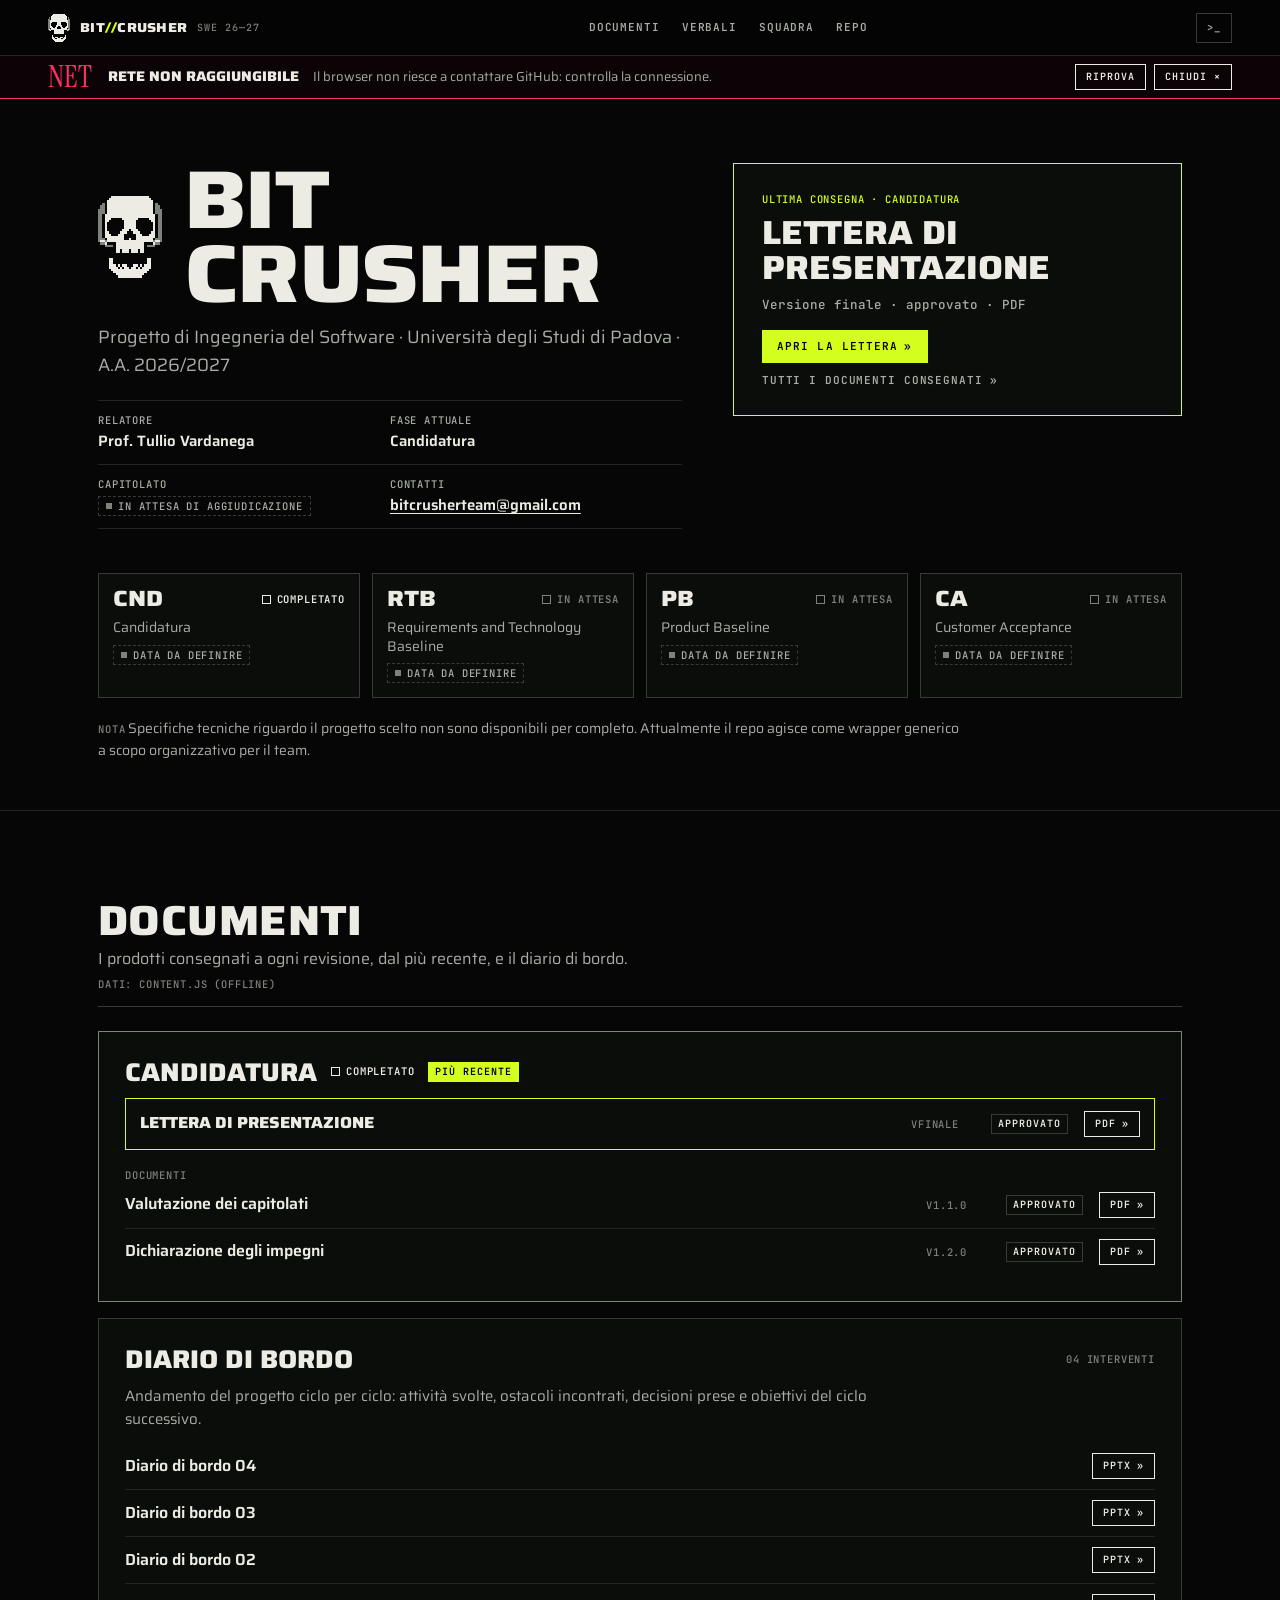
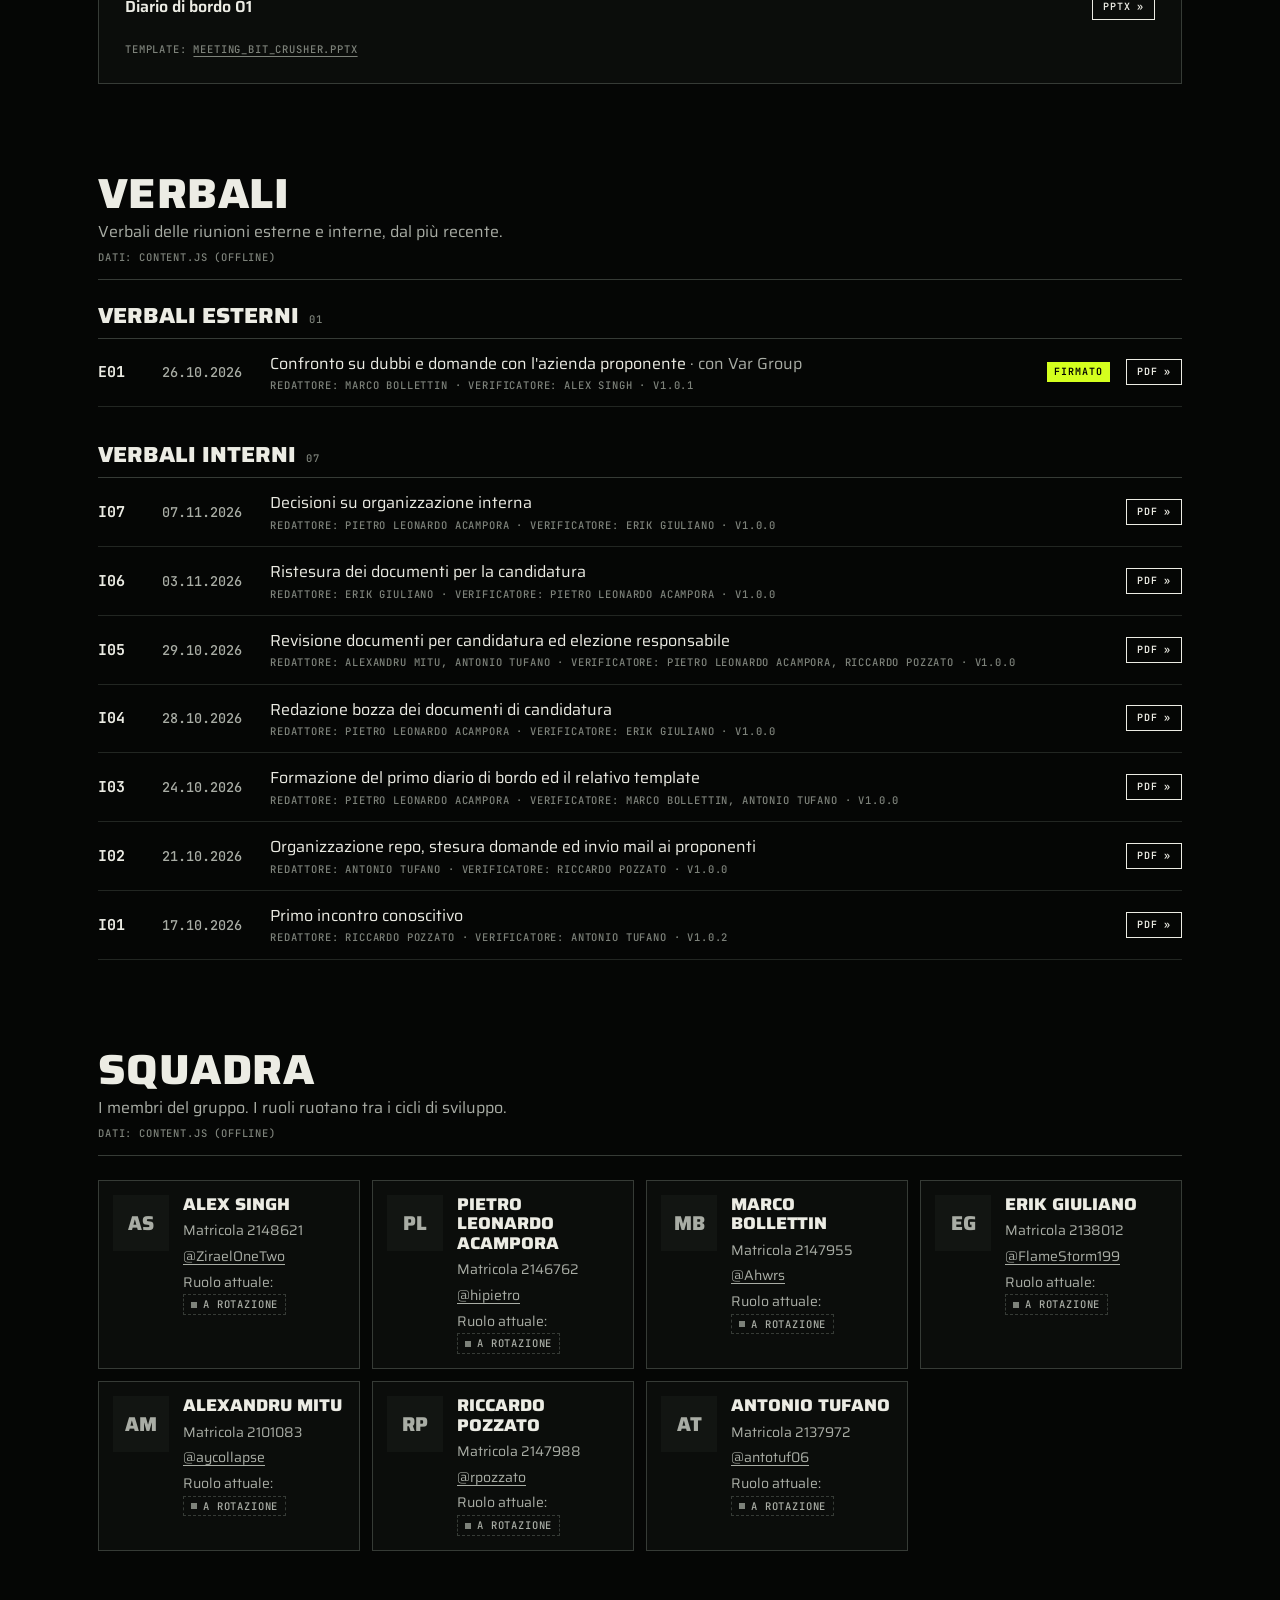
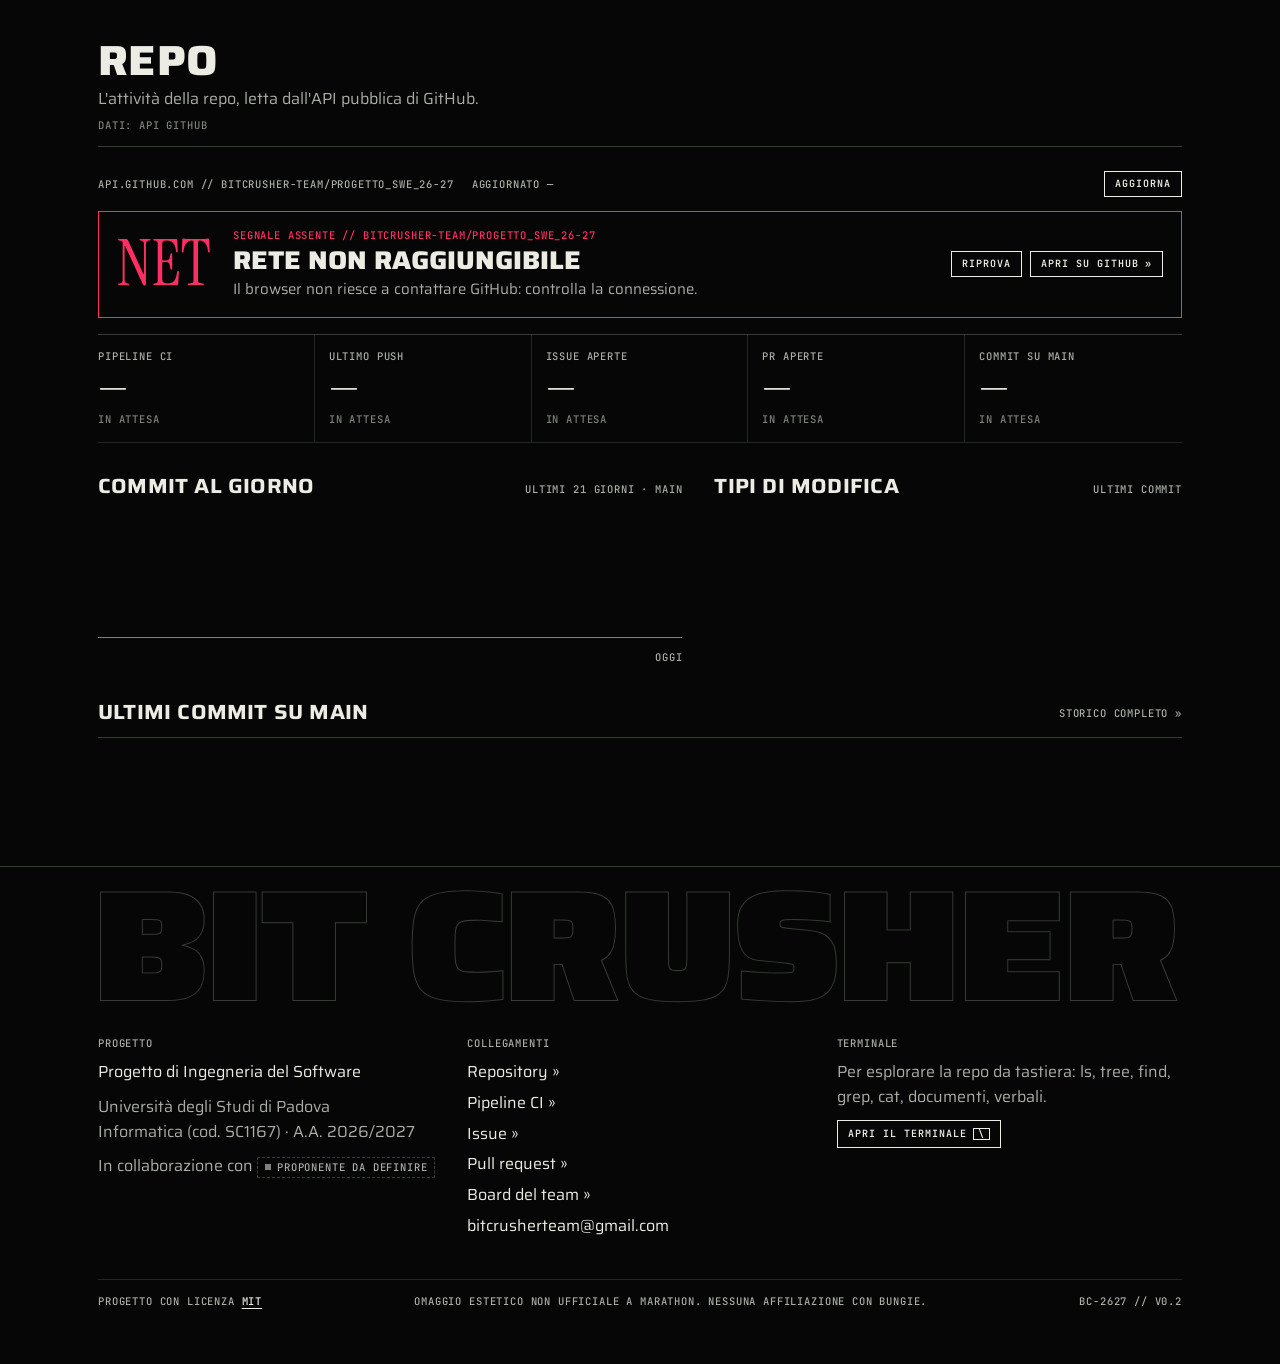
==== commit d0af4826: "docs(verbali): aggiunto verbale interno 08; docs(readme): inserito il riferimento alla riunione del " ====
--- a/index.html
+++ b/index.html
@@ -1,84 +1,84 @@
-<!doctype html>
-<html lang="it">
-<head>
-  <meta charset="utf-8">
-  <meta name="viewport" content="width=device-width, initial-scale=1, viewport-fit=cover">
-  <title>Bit Crusher // Progetto SWE 26-27</title>
-  <meta name="description" content="Bit Crusher, gruppo del corso di Ingegneria del Software dell'Università degli Studi di Padova (A.A. 2026/2027): documenti consegnati, verbali, squadra e attività della repo di progetto.">
-  <meta name="theme-color" content="#050605">
-  <meta property="og:type" content="website">
-  <meta property="og:title" content="Bit Crusher // Progetto SWE 26-27">
-  <meta property="og:description" content="Documenti, verbali e stato del progetto del gruppo Bit Crusher, Ingegneria del Software, UniPD A.A. 2026/2027.">
-  <link rel="icon" href="assets/img/favicon.svg" type="image/svg+xml">
-  <link rel="icon" href="assets/img/favicon-32.png" sizes="32x32" type="image/png">
-  <link rel="apple-touch-icon" href="assets/img/apple-touch-icon.png">
-  <link rel="preload" href="assets/fonts/saira-latin.woff2" as="font" type="font/woff2" crossorigin>
-  <link rel="preload" href="assets/fonts/jetbrains-mono-latin.woff2" as="font" type="font/woff2" crossorigin>
-  <link rel="stylesheet" href="assets/css/main.css">
-</head>
-<body>
-  <a class="skip-link" href="#main">Salta al contenuto</a>
-  <noscript>
-    <div class="noscript">Questo sito richiede JavaScript. I documenti del progetto sono nella
-      <a href="https://github.com/BitCrusher-Team/Progetto_SWE_26-27/tree/main/docs" target="_blank" rel="noopener">cartella docs della repo GitHub</a>.</div>
-  </noscript>
-
-  <div id="site" class="site">
-    <header class="topbar">
-      <a class="brand" href="#home" aria-label="Bit Crusher, torna all'inizio">
-        <span class="brand__mark"></span>
-        <span class="brand__name">BIT<i>//</i>CRUSHER</span>
-        <span class="brand__sub">SWE 26—27</span>
-      </a>
-      <nav id="nav" class="nav" aria-label="Sezioni del sito"><ol data-nav></ol></nav>
-      <div class="sys">
-        <button type="button" class="ctl" data-console-open aria-label="Apri il terminale" aria-expanded="false">&gt;_</button>
-        <button type="button" class="ctl nav-toggle" data-nav-toggle aria-expanded="false" aria-controls="nav">Menu</button>
-      </div>
-    </header>
-    <div id="screen" class="screen" tabindex="-1">
-      <main id="main"></main>
-      <div id="footer-slot"></div>
-    </div>
-    <div id="console" class="console" role="dialog" aria-label="Terminale della repo" hidden>
-      <div class="console__bar">
-        <span>Terminale // sola lettura</span>
-        <span class="console__hint">\ oppure ESC per chiudere</span>
-        <button type="button" class="ctl" data-console-close>Chiudi ×</button>
-      </div>
-      <div class="term__out" data-term-out role="log" aria-live="polite"></div>
-      <form class="term__line" data-term-form autocomplete="off">
-        <label class="term__prompt" for="console-input" data-term-prompt></label>
-        <span class="term__field">
-          <input id="console-input" class="term__input" data-term-input type="text" spellcheck="false" autocapitalize="off" autocomplete="off" enterkeyhint="send">
-          <span class="term__caret" aria-hidden="true"></span>
-        </span>
-      </form>
-    </div>
-    <div id="tooltip" class="tooltip" role="tooltip" hidden></div>
-  </div>
-
-  <!-- glifi micrografici -->
-  <svg class="defs" width="0" height="0" aria-hidden="true" focusable="false">
-    <defs>
-      <symbol id="g-x" viewBox="0 0 10 10"><path d="M1.5 1.5l7 7M8.5 1.5l-7 7" stroke="currentColor" stroke-width="1.4" fill="none"/></symbol>
-      <symbol id="g-sq" viewBox="0 0 10 10"><rect x="1" y="1" width="8" height="8" fill="none" stroke="currentColor" stroke-width="1.2"/><rect x="3.5" y="3.5" width="3" height="3" fill="currentColor"/></symbol>
-      <symbol id="g-ring" viewBox="0 0 10 10"><circle cx="5" cy="5" r="3.8" fill="none" stroke="currentColor" stroke-width="1.2"/><circle cx="5" cy="5" r="1.4" fill="currentColor"/></symbol>
-      <symbol id="g-dia" viewBox="0 0 10 10"><path d="M5 .8L9.2 5 5 9.2.8 5z" fill="currentColor"/></symbol>
-      <symbol id="g-tri" viewBox="0 0 10 10"><path d="M5 1.2L9 8.8H1z" fill="none" stroke="currentColor" stroke-width="1.2"/></symbol>
-      <symbol id="g-bars" viewBox="0 0 10 10"><path d="M1 1h1.4v8H1zM4.3 1h1.4v8H4.3zM7.6 1H9v8H7.6z" fill="currentColor"/></symbol>
-      <symbol id="g-plus" viewBox="0 0 10 10"><path d="M5 1v8M1 5h8" stroke="currentColor" stroke-width="1.4"/></symbol>
-      <symbol id="g-dot" viewBox="0 0 10 10"><rect x="3" y="3" width="4" height="4" fill="currentColor"/></symbol>
-      <symbol id="g-half" viewBox="0 0 10 10"><rect x="1" y="1" width="8" height="8" fill="none" stroke="currentColor" stroke-width="1.2"/><path d="M1 1h8v4H1z" fill="currentColor"/></symbol>
-    </defs>
-  </svg>
-
-  <script src="assets/js/content.js" defer></script>
-  <script src="assets/js/lib.js" defer></script>
-  <script src="assets/js/repo.js" defer></script>
-  <script src="assets/js/fault.js" defer></script>
-  <script src="assets/js/terminal.js" defer></script>
-  <script src="assets/js/site.js" defer></script>
-  <script src="assets/js/main.js" defer></script>
-</body>
-</html>
+<!doctype html>
+<html lang="it">
+<head>
+  <meta charset="utf-8">
+  <meta name="viewport" content="width=device-width, initial-scale=1, viewport-fit=cover">
+  <title>Bit Crusher // Progetto SWE 26-27</title>
+  <meta name="description" content="Bit Crusher, gruppo del corso di Ingegneria del Software dell'Università degli Studi di Padova (A.A. 2026/2027): documenti consegnati, verbali, squadra e attività della repo di progetto.">
+  <meta name="theme-color" content="#050605">
+  <meta property="og:type" content="website">
+  <meta property="og:title" content="Bit Crusher // Progetto SWE 26-27">
+  <meta property="og:description" content="Documenti, verbali e stato del progetto del gruppo Bit Crusher, Ingegneria del Software, UniPD A.A. 2026/2027.">
+  <link rel="icon" href="assets/img/favicon.svg" type="image/svg+xml">
+  <link rel="icon" href="assets/img/favicon-32.png" sizes="32x32" type="image/png">
+  <link rel="apple-touch-icon" href="assets/img/apple-touch-icon.png">
+  <link rel="preload" href="assets/fonts/saira-latin.woff2" as="font" type="font/woff2" crossorigin>
+  <link rel="preload" href="assets/fonts/jetbrains-mono-latin.woff2" as="font" type="font/woff2" crossorigin>
+  <link rel="stylesheet" href="assets/css/main.css">
+</head>
+<body>
+  <a class="skip-link" href="#main">Salta al contenuto</a>
+  <noscript>
+    <div class="noscript">Questo sito richiede JavaScript. I documenti del progetto sono nella
+      <a href="https://github.com/BitCrusher-Team/Progetto_SWE_26-27/tree/main/docs" target="_blank" rel="noopener">cartella docs della repo GitHub</a>.</div>
+  </noscript>
+
+  <div id="site" class="site">
+    <header class="topbar">
+      <a class="brand" href="#home" aria-label="Bit Crusher, torna all'inizio">
+        <span class="brand__mark"></span>
+        <span class="brand__name">BIT<i>//</i>CRUSHER</span>
+        <span class="brand__sub">SWE 26—27</span>
+      </a>
+      <nav id="nav" class="nav" aria-label="Sezioni del sito"><ol data-nav></ol></nav>
+      <div class="sys">
+        <button type="button" class="ctl" data-console-open aria-label="Apri il terminale" aria-expanded="false">&gt;_</button>
+        <button type="button" class="ctl nav-toggle" data-nav-toggle aria-expanded="false" aria-controls="nav">Menu</button>
+      </div>
+    </header>
+    <div id="screen" class="screen" tabindex="-1">
+      <main id="main"></main>
+      <div id="footer-slot"></div>
+    </div>
+    <div id="console" class="console" role="dialog" aria-label="Terminale della repo" hidden>
+      <div class="console__bar">
+        <span>Terminale // sola lettura</span>
+        <span class="console__hint">\ oppure ESC per chiudere</span>
+        <button type="button" class="ctl" data-console-close>Chiudi ×</button>
+      </div>
+      <div class="term__out" data-term-out role="log" aria-live="polite"></div>
+      <form class="term__line" data-term-form autocomplete="off">
+        <label class="term__prompt" for="console-input" data-term-prompt></label>
+        <span class="term__field">
+          <input id="console-input" class="term__input" data-term-input type="text" spellcheck="false" autocapitalize="off" autocomplete="off" enterkeyhint="send">
+          <span class="term__caret" aria-hidden="true"></span>
+        </span>
+      </form>
+    </div>
+    <div id="tooltip" class="tooltip" role="tooltip" hidden></div>
+  </div>
+
+  <!-- glifi micrografici -->
+  <svg class="defs" width="0" height="0" aria-hidden="true" focusable="false">
+    <defs>
+      <symbol id="g-x" viewBox="0 0 10 10"><path d="M1.5 1.5l7 7M8.5 1.5l-7 7" stroke="currentColor" stroke-width="1.4" fill="none"/></symbol>
+      <symbol id="g-sq" viewBox="0 0 10 10"><rect x="1" y="1" width="8" height="8" fill="none" stroke="currentColor" stroke-width="1.2"/><rect x="3.5" y="3.5" width="3" height="3" fill="currentColor"/></symbol>
+      <symbol id="g-ring" viewBox="0 0 10 10"><circle cx="5" cy="5" r="3.8" fill="none" stroke="currentColor" stroke-width="1.2"/><circle cx="5" cy="5" r="1.4" fill="currentColor"/></symbol>
+      <symbol id="g-dia" viewBox="0 0 10 10"><path d="M5 .8L9.2 5 5 9.2.8 5z" fill="currentColor"/></symbol>
+      <symbol id="g-tri" viewBox="0 0 10 10"><path d="M5 1.2L9 8.8H1z" fill="none" stroke="currentColor" stroke-width="1.2"/></symbol>
+      <symbol id="g-bars" viewBox="0 0 10 10"><path d="M1 1h1.4v8H1zM4.3 1h1.4v8H4.3zM7.6 1H9v8H7.6z" fill="currentColor"/></symbol>
+      <symbol id="g-plus" viewBox="0 0 10 10"><path d="M5 1v8M1 5h8" stroke="currentColor" stroke-width="1.4"/></symbol>
+      <symbol id="g-dot" viewBox="0 0 10 10"><rect x="3" y="3" width="4" height="4" fill="currentColor"/></symbol>
+      <symbol id="g-half" viewBox="0 0 10 10"><rect x="1" y="1" width="8" height="8" fill="none" stroke="currentColor" stroke-width="1.2"/><path d="M1 1h8v4H1z" fill="currentColor"/></symbol>
+    </defs>
+  </svg>
+
+  <script src="assets/js/content.js" defer></script>
+  <script src="assets/js/lib.js" defer></script>
+  <script src="assets/js/repo.js" defer></script>
+  <script src="assets/js/fault.js" defer></script>
+  <script src="assets/js/terminal.js" defer></script>
+  <script src="assets/js/site.js" defer></script>
+  <script src="assets/js/main.js" defer></script>
+</body>
+</html>
--- a/assets/css/main.css
+++ b/assets/css/main.css
@@ -1,515 +1,515 @@
-/* =====================================================================
-   BIT CRUSHER // main.css
-   Vista web della repo di progetto: sobria, leggibile, senza effetti.
-   Solo tema scuro con un unico accento acido; il verde fosforo resta
-   alla console del terminale.
-   ===================================================================== */
-
-/* ---------- font (self-hosted, licenza SIL OFL) ---------- */
-@font-face { font-family: "Saira"; src: url("../fonts/saira-latin.woff2") format("woff2"); font-weight: 100 900; font-stretch: 50% 125%; font-display: swap;
-  unicode-range: U+0000-00FF, U+0131, U+0152-0153, U+02BB-02BC, U+02C6, U+02DA, U+02DC, U+0304, U+0308, U+0329, U+2000-206F, U+20AC, U+2122, U+2191, U+2193, U+2212, U+2215, U+FEFF, U+FFFD; }
-@font-face { font-family: "Saira"; src: url("../fonts/saira-latin-ext.woff2") format("woff2"); font-weight: 100 900; font-stretch: 50% 125%; font-display: swap;
-  unicode-range: U+0100-02BA, U+02BD-02C5, U+02C7-02CC, U+02CE-02D7, U+02DD-02FF, U+0304, U+0308, U+0329, U+1D00-1DBF, U+1E00-1E9F, U+1EF2-1EFF, U+2020, U+20A0-20AB, U+20AD-20C4, U+2113, U+2C60-2C7F, U+A720-A7FF; }
-@font-face { font-family: "JetBrains Mono"; src: url("../fonts/jetbrains-mono-latin.woff2") format("woff2"); font-weight: 100 800; font-display: swap;
-  unicode-range: U+0000-00FF, U+0131, U+0152-0153, U+02BB-02BC, U+02C6, U+02DA, U+02DC, U+0304, U+0308, U+0329, U+2000-206F, U+20AC, U+2122, U+2191, U+2193, U+2212, U+2215, U+FEFF, U+FFFD; }
-@font-face { font-family: "JetBrains Mono"; src: url("../fonts/jetbrains-mono-latin-ext.woff2") format("woff2"); font-weight: 100 800; font-display: swap;
-  unicode-range: U+0100-02BA, U+02BD-02C5, U+02C7-02CC, U+02CE-02D7, U+02DD-02FF, U+0304, U+0308, U+0329, U+1D00-1DBF, U+1E00-1E9F, U+1EF2-1EFF, U+2020, U+20A0-20AB, U+20AD-20C4, U+2113, U+2C60-2C7F, U+A720-A7FF; }
-@font-face { font-family: "IBM Plex Mono"; src: url("../fonts/ibm-plex-mono-400-latin.woff2") format("woff2"); font-weight: 400; font-display: swap;
-  unicode-range: U+0000-00FF, U+0131, U+0152-0153, U+02BB-02BC, U+02C6, U+02DA, U+02DC, U+0304, U+0308, U+0329, U+2000-206F, U+20AC, U+2122, U+2191, U+2193, U+2212, U+2215, U+FEFF, U+FFFD; }
-@font-face { font-family: "IBM Plex Mono"; src: url("../fonts/ibm-plex-mono-400-latin-ext.woff2") format("woff2"); font-weight: 400; font-display: swap;
-  unicode-range: U+0100-02BA, U+02BD-02C5, U+02C7-02CC, U+02CE-02D7, U+02DD-02FF, U+0304, U+0308, U+0329, U+1D00-1DBF, U+1E00-1E9F, U+1EF2-1EFF, U+2020, U+20A0-20AB, U+20AD-20C4, U+2113, U+2C60-2C7F, U+A720-A7FF; }
-@font-face { font-family: "IBM Plex Mono"; src: url("../fonts/ibm-plex-mono-500-latin.woff2") format("woff2"); font-weight: 500; font-display: swap;
-  unicode-range: U+0000-00FF, U+0131, U+0152-0153, U+02BB-02BC, U+02C6, U+02DA, U+02DC, U+0304, U+0308, U+0329, U+2000-206F, U+20AC, U+2122, U+2191, U+2193, U+2212, U+2215, U+FEFF, U+FFFD; }
-@font-face { font-family: "IBM Plex Mono"; src: url("../fonts/ibm-plex-mono-500-latin-ext.woff2") format("woff2"); font-weight: 500; font-display: swap;
-  unicode-range: U+0100-02BA, U+02BD-02C5, U+02C7-02CC, U+02CE-02D7, U+02DD-02FF, U+0304, U+0308, U+0329, U+1D00-1DBF, U+1E00-1E9F, U+1EF2-1EFF, U+2020, U+20A0-20AB, U+20AD-20C4, U+2113, U+2C60-2C7F, U+A720-A7FF; }
-@font-face { font-family: "IBM Plex Mono"; src: url("../fonts/ibm-plex-mono-600-latin.woff2") format("woff2"); font-weight: 600; font-display: swap;
-  unicode-range: U+0000-00FF, U+0131, U+0152-0153, U+02BB-02BC, U+02C6, U+02DA, U+02DC, U+0304, U+0308, U+0329, U+2000-206F, U+20AC, U+2122, U+2191, U+2193, U+2212, U+2215, U+FEFF, U+FFFD; }
-@font-face { font-family: "IBM Plex Mono"; src: url("../fonts/ibm-plex-mono-600-latin-ext.woff2") format("woff2"); font-weight: 600; font-display: swap;
-  unicode-range: U+0100-02BA, U+02BD-02C5, U+02C7-02CC, U+02CE-02D7, U+02DD-02FF, U+0304, U+0308, U+0329, U+1D00-1DBF, U+1E00-1E9F, U+1EF2-1EFF, U+2020, U+20A0-20AB, U+20AD-20C4, U+2113, U+2C60-2C7F, U+A720-A7FF; }
-@font-face { font-family: "Instrument Serif"; src: url("../fonts/instrument-serif-latin.woff2") format("woff2"); font-style: normal; font-weight: 400; font-display: swap;
-  unicode-range: U+0000-00FF, U+0131, U+0152-0153, U+02BB-02BC, U+02C6, U+02DA, U+02DC, U+0304, U+0308, U+0329, U+2000-206F, U+20AC, U+2122, U+2191, U+2193, U+2212, U+2215, U+FEFF, U+FFFD; }
-@font-face { font-family: "Instrument Serif"; src: url("../fonts/instrument-serif-latin-ext.woff2") format("woff2"); font-style: normal; font-weight: 400; font-display: swap;
-  unicode-range: U+0100-02BA, U+02BD-02C5, U+02C7-02CC, U+02CE-02D7, U+02DD-02FF, U+0304, U+0308, U+0329, U+1D00-1DBF, U+1E00-1E9F, U+1EF2-1EFF, U+2020, U+20A0-20AB, U+20AD-20C4, U+2113, U+2C60-2C7F, U+A720-A7FF; }
-@font-face { font-family: "Instrument Serif"; src: url("../fonts/instrument-serif-italic-latin.woff2") format("woff2"); font-style: italic; font-weight: 400; font-display: swap;
-  unicode-range: U+0000-00FF, U+0131, U+0152-0153, U+02BB-02BC, U+02C6, U+02DA, U+02DC, U+0304, U+0308, U+0329, U+2000-206F, U+20AC, U+2122, U+2191, U+2193, U+2212, U+2215, U+FEFF, U+FFFD; }
-@font-face { font-family: "Instrument Serif"; src: url("../fonts/instrument-serif-italic-latin-ext.woff2") format("woff2"); font-style: italic; font-weight: 400; font-display: swap;
-  unicode-range: U+0100-02BA, U+02BD-02C5, U+02C7-02CC, U+02CE-02D7, U+02DD-02FF, U+0304, U+0308, U+0329, U+1D00-1DBF, U+1E00-1E9F, U+1EF2-1EFF, U+2020, U+20A0-20AB, U+20AD-20C4, U+2113, U+2C60-2C7F, U+A720-A7FF; }
-
-/* ---------- token ---------- */
-:root {
-  --bg: #050605;
-  --bg-1: #0b0d0b;
-  --bg-2: #121512;
-  --line: #222622;
-  --line-2: #363b36;
-  --ink: #ececE4;
-  --ink-2: #a9ada5;
-  --ink-3: #7d827a;
-  --acid: #d4ff1e;
-  --mint: #2cf5b4;
-  --rose: #ff2e63;
-
-  /* console del terminale: fosforo verde */
-  --ph: #4fd44f;
-  --ph-hi: #8cff7a;
-  --ph-dim: #2f8a2f;
-
-  /* grafici: palette validata (daltonismo, contrasto), ordine fisso */
-  --c-feat: #7ba300;
-  --c-docs: #0099d2;
-  --c-fix: #eb3062;
-  --c-chore: #7a5aec;
-  --c-other: #5e635c;
-
-  --font-display: "Saira", "Arial Narrow", sans-serif;
-  --font-mono: "JetBrains Mono", ui-monospace, "DejaVu Sans Mono", monospace;
-  --font-term: "IBM Plex Mono", "JetBrains Mono", ui-monospace, monospace;
-  --font-serif: "Instrument Serif", Georgia, serif;
-
-  --gutter: clamp(16px, 4vw, 48px);
-  --top: 56px;
-}
-
-/* ---------- base ---------- */
-*, *::before, *::after { box-sizing: border-box; }
-html {
-  color-scheme: dark; -webkit-text-size-adjust: 100%; -webkit-tap-highlight-color: transparent;
-  background: var(--bg); scroll-padding-top: calc(var(--top) + 16px);
-}
-body {
-  margin: 0;
-  background: var(--bg);
-  color: var(--ink);
-  font: 400 16px/1.55 var(--font-display);
-  -webkit-font-smoothing: antialiased;
-  text-rendering: optimizeLegibility;
-}
-img, svg { display: block; max-width: 100%; }
-a { color: inherit; text-decoration-thickness: 1px; text-underline-offset: 3px; }
-a:hover { color: var(--acid); }
-button { font: inherit; color: inherit; }
-p { margin: 0; }
-:focus-visible { outline: 2px solid var(--acid); outline-offset: 2px; }
-::selection { background: var(--acid); color: #000; }
-[hidden] { display: none !important; }
-.sr-only { position: absolute !important; width: 1px; height: 1px; overflow: hidden; clip: rect(0 0 0 0); white-space: nowrap; }
-.skip-link { position: fixed; left: 8px; top: -60px; z-index: 200; background: var(--acid); color: #000; padding: 8px 12px; font: 600 12px var(--font-mono); }
-.skip-link:focus { top: 8px; }
-.noscript { position: fixed; inset: auto 16px 16px; z-index: 300; padding: 16px; background: var(--acid); color: #000; font: 600 14px/1.4 var(--font-mono); }
-.defs { position: absolute; width: 0; height: 0; overflow: hidden; }
-
-.micro { font: 500 10.5px/1.35 var(--font-mono); letter-spacing: .08em; text-transform: uppercase; color: var(--ink-2); }
-.dim { color: var(--ink-2); }
-.h3 { margin: 0; font: 700 clamp(18px, 1.6vw, 22px)/1.1 var(--font-display); font-stretch: 112%; text-transform: uppercase; letter-spacing: .01em; }
-.empty { color: var(--ink-3); }
-
-/* controlli compatti (barra in alto, console) */
-.ctl {
-  display: inline-flex; align-items: center; gap: 6px;
-  height: 30px; padding: 0 10px;
-  border: 1px solid var(--line-2); background: transparent;
-  font: 600 10.5px/1 var(--font-mono); letter-spacing: .08em; text-transform: uppercase;
-  color: var(--ink-2); cursor: pointer;
-}
-.ctl:hover { border-color: var(--acid); color: var(--acid); }
-
-.btn {
-  display: inline-flex; align-items: center; gap: 6px;
-  padding: 10px 14px; border: 1px solid var(--ink); background: transparent;
-  font: 600 11px/1 var(--font-mono); letter-spacing: .1em; text-transform: uppercase;
-  color: var(--ink); cursor: pointer; text-decoration: none; white-space: nowrap;
-}
-.btn:hover { background: var(--acid); border-color: var(--acid); color: #000; }
-.btn--sm { padding: 7px 10px; font-size: 10px; }
-.btn kbd { font: inherit; padding: 0 4px; border: 1px solid currentColor; }
-
-/* segnaposto "da definire" */
-.tbd {
-  display: inline-flex; align-items: center; gap: 6px;
-  padding: 4px 7px; border: 1px dashed var(--line-2);
-  font: 500 10.5px/1 var(--font-mono); letter-spacing: .08em; text-transform: uppercase;
-  color: var(--ink-2); white-space: nowrap; vertical-align: middle; justify-self: start;
-}
-.tbd::before { content: ""; width: 6px; height: 6px; background: var(--ink-3); }
-
-.chip {
-  display: inline-flex; align-items: center; gap: 6px;
-  padding: 4px 6px; border: 1px solid var(--line-2);
-  font: 600 10px/1 var(--font-mono); letter-spacing: .1em; text-transform: uppercase; color: var(--ink);
-  white-space: nowrap;
-}
-.chip--acid { background: var(--acid); border-color: var(--acid); color: #000; }
-.chip--warn { border-color: var(--rose); color: var(--rose); }
-
-/* chip dei tipi di commit: il colore sta nel quadratino, il testo resta in inchiostro */
-.tchip {
-  display: inline-flex; align-items: center; gap: 6px;
-  padding: 3px 6px; border: 1px solid var(--line-2);
-  font: 600 10px/1 var(--font-mono); letter-spacing: .06em; color: var(--ink);
-}
-.tchip::before { content: ""; width: 8px; height: 8px; background: var(--sw, var(--line-2)); }
-
-.glyphs { display: inline-flex; align-items: center; gap: 5px; color: var(--ink-3); }
-.glyphs .g { width: 9px; height: 9px; }
-.inl {
-  padding: 1px 5px; border: 1px solid var(--line-2); background: var(--bg-2);
-  font: 500 .86em/1.4 var(--font-mono); color: var(--ink); overflow-wrap: anywhere;
-}
-
-/* stato di una revisione: icona ed etichetta, mai solo il colore */
-.state { display: inline-flex; align-items: center; gap: 6px; font: 600 10.5px/1 var(--font-mono); letter-spacing: .08em; text-transform: uppercase; white-space: nowrap; }
-.state__icon { width: 9px; height: 9px; border: 1px solid currentColor; }
-.state--completata { color: var(--acid); }
-.state--completata .state__icon { background: currentColor; }
-.state--in-corso { color: var(--mint); }
-.state--in-corso .state__icon { background: linear-gradient(90deg, currentColor 50%, transparent 50%); }
-.state--attesa { color: var(--ink-3); }
-
-.meter { position: relative; height: 6px; background: var(--line); }
-.meter > span { position: absolute; inset: 0; background: var(--acid); transform-origin: left; transform: scaleX(var(--p, 0)); }
-
-/* =====================================================================
-   SITO
-   Prima i prodotti, per categoria e dal più recente; tutto visibile.
-   ===================================================================== */
-.topbar {
-  position: sticky; top: 0; z-index: 30; height: var(--top);
-  display: flex; align-items: center; gap: 18px; padding: 0 var(--gutter);
-  background: #030403; border-bottom: 1px solid var(--line);
-}
-.brand { display: flex; align-items: center; gap: 10px; text-decoration: none; flex: 0 0 auto; }
-.brand:hover { color: inherit; }
-.brand__mark { width: 22px; height: 28px; }
-.brand__svg { width: 100%; height: 100%; }
-.sk-bone { fill: var(--ink); }
-.sk-shade { fill: var(--ink-3); }
-.brand__name { font: 800 13px/1 var(--font-display); font-stretch: 125%; letter-spacing: .02em; }
-.brand__name i { font-style: normal; color: var(--acid); }
-.brand__sub { font: 500 10px/1 var(--font-mono); letter-spacing: .1em; color: var(--ink-3); }
-.nav { flex: 1 1 auto; min-width: 0; }
-.nav ol { display: flex; justify-content: center; gap: 2px; margin: 0; padding: 0; list-style: none; }
-.nav a {
-  display: block; padding: 8px 10px;
-  font: 600 11px/1 var(--font-mono); letter-spacing: .08em; text-transform: uppercase;
-  color: var(--ink-2); text-decoration: none; white-space: nowrap;
-}
-.nav a:hover { color: var(--acid); }
-.nav a[aria-current] { background: var(--acid); color: #000; }
-.sys { display: flex; align-items: center; gap: 6px; flex: 0 0 auto; margin-left: auto; }
-.nav-toggle { display: none; }
-
-.screen { outline: none; }
-.wrap { width: 100%; max-width: 1180px; margin: 0 auto; padding-inline: var(--gutter); }
-.site__sync { padding: 48px var(--gutter); color: var(--ink-3); }
-
-/* intestazioni delle sezioni */
-.sec { padding-top: clamp(56px, 7vw, 88px); }
-.sec__head { display: grid; gap: 6px; margin-bottom: 24px; padding-bottom: 14px; border-bottom: 1px solid var(--line-2); }
-.sec__title { margin: 0; font: 800 clamp(28px, 3.4vw, 42px)/1 var(--font-display); font-stretch: 112%; letter-spacing: .01em; text-transform: uppercase; }
-.sec__desc { max-width: 72ch; color: var(--ink-2); }
-.sec__src { color: var(--ink-3); }
-
-/* ---------- home ---------- */
-.hero { padding: clamp(36px, 5vw, 64px) 0 clamp(32px, 4vw, 48px); border-bottom: 1px solid var(--line); }
-.hero__grid {
-  display: grid; grid-template-columns: minmax(0, 1.3fr) minmax(300px, 1fr); grid-template-areas: "id cover" "facts cover";
-  gap: 20px clamp(24px, 4vw, 56px); align-items: start;
-}
-.hero__id { grid-area: id; display: grid; gap: 14px; min-width: 0; }
-.hero__grid > .cover { grid-area: cover; }
-.hero__grid > .facts { grid-area: facts; }
-.hero__brand { display: flex; align-items: center; gap: clamp(14px, 2vw, 22px); }
-.hero__skull { width: clamp(44px, 5vw, 64px); height: auto; flex: 0 0 auto; }
-.hero__title { margin: 0; font: 800 clamp(44px, 6.4vw, 88px)/.9 var(--font-display); font-stretch: 125%; letter-spacing: -.02em; text-transform: uppercase; }
-.hero__sub { max-width: 52ch; font-size: clamp(16px, 1.4vw, 18px); color: var(--ink-2); }
-.facts { display: grid; grid-template-columns: repeat(2, minmax(0, 1fr)); margin: 0; border-top: 1px solid var(--line); }
-.facts > div { padding: 12px 14px 12px 0; border-bottom: 1px solid var(--line); min-width: 0; }
-.facts dd { margin: 5px 0 0; font: 600 15px/1.3 var(--font-display); overflow-wrap: anywhere; }
-
-/* la busta: la lettera di presentazione dell'ultima consegna */
-.cover {
-  display: grid; gap: 10px; align-content: start; padding: clamp(20px, 2.4vw, 28px);
-  border: 1px solid var(--acid); background: var(--bg-1);
-}
-.cover__kicker { color: var(--acid); }
-.cover__title { margin: 0; font: 800 clamp(24px, 2.6vw, 34px)/1.05 var(--font-display); font-stretch: 112%; text-transform: uppercase; }
-.cover__meta { font: 500 12.5px/1.4 var(--font-mono); color: var(--ink-2); }
-.cover__btn { justify-self: start; margin-top: 6px; background: var(--acid); border-color: var(--acid); color: #000; }
-.cover__btn:hover { background: var(--ink); border-color: var(--ink); color: #000; }
-.cover__more { justify-self: start; font: 600 11px/1.3 var(--font-mono); letter-spacing: .08em; text-transform: uppercase; color: var(--ink-2); text-decoration: none; }
-
-/* revisioni di avanzamento */
-.revs { display: grid; grid-template-columns: repeat(4, minmax(0, 1fr)); gap: 12px; margin: clamp(28px, 4vw, 44px) 0 0; padding: 0; list-style: none; }
-.rev { display: grid; gap: 8px; align-content: start; padding: 14px; border: 1px solid var(--line-2); background: var(--bg-1); min-width: 0; }
-.rev.is-in-corso { border-color: var(--mint); }
-.rev.is-completata { border-color: var(--acid); }
-.rev__top { display: flex; justify-content: space-between; align-items: center; gap: 8px; }
-.rev__sigla { font: 800 22px/1 var(--font-display); font-stretch: 125%; }
-.rev__nome { font-size: 14px; line-height: 1.3; color: var(--ink-2); }
-.rev__issues { color: var(--ink-3); }
-.rev a { justify-self: start; text-decoration: none; }
-.hero__note { margin-top: 20px; max-width: 96ch; font-size: 14px; color: var(--ink-2); }
-.hero__note .micro { color: var(--ink-3); }
-
-/* ---------- documenti ---------- */
-.delivery { display: grid; gap: 12px; padding: clamp(18px, 2.2vw, 26px); border: 1px solid var(--line-2); background: var(--bg-1); }
-.delivery + .delivery { margin-top: 16px; }
-.delivery.is-latest { border-color: var(--ink-3); }
-.delivery__head { display: flex; flex-wrap: wrap; align-items: center; gap: 8px 14px; }
-.delivery__title { margin: 0; font: 800 clamp(20px, 2vw, 26px)/1.1 var(--font-display); font-stretch: 112%; text-transform: uppercase; }
-.delivery__date { margin-left: auto; color: var(--ink-3); }
-.delivery__cover { padding: 12px 14px; border: 1px solid var(--acid); }
-.delivery__cover .doc__name { font-weight: 800; text-transform: uppercase; font-stretch: 112%; }
-.delivery__cat-title { margin: 6px 0 0; color: var(--ink-3); }
-.delivery__txt { max-width: 80ch; color: var(--ink-2); font-size: 15px; }
-.delivery__foot { color: var(--ink-3); }
-.doclist { margin: 0; padding: 0; list-style: none; }
-.doc { display: grid; grid-template-columns: minmax(0, 1fr) 64px auto auto; gap: 8px 16px; align-items: center; padding: 10px 0; border-bottom: 1px solid var(--line); }
-.doclist .doc:last-child { border-bottom: 0; }
-.delivery__cover .doc { padding: 0; border: 0; }
-.doc__name { font: 600 16px/1.3 var(--font-display); min-width: 0; }
-.doc__ver { color: var(--ink-3); }
-
-/* ---------- verbali ---------- */
-.vgroup + .vgroup { margin-top: 36px; }
-.vgroup__title { display: flex; align-items: baseline; gap: 10px; margin: 0 0 10px; font: 800 clamp(18px, 1.7vw, 22px)/1.1 var(--font-display); font-stretch: 112%; text-transform: uppercase; }
-.vgroup__title .micro { color: var(--ink-3); }
-.vlog { margin: 0; padding: 0; list-style: none; border-top: 1px solid var(--line-2); }
-.vrow { display: grid; grid-template-columns: 48px 92px minmax(0, 1fr) auto auto; gap: 8px 16px; align-items: center; padding: 14px 0; border-bottom: 1px solid var(--line); }
-.vrow__id { font: 700 15px/1.2 var(--font-mono); }
-.vrow__date { font: 500 13.5px/1.2 var(--font-mono); color: var(--ink-2); }
-.vrow__main { display: grid; gap: 4px; min-width: 0; }
-.vrow__title { font-size: 16px; line-height: 1.35; }
-.vrow__meta { color: var(--ink-3); }
-.vrow__tags { display: flex; gap: 6px; }
-
-/* ---------- squadra ---------- */
-.squad { margin: 0; padding: 0; list-style: none; display: grid; grid-template-columns: repeat(auto-fill, minmax(260px, 1fr)); gap: 12px; }
-.member { display: grid; grid-template-columns: 56px minmax(0, 1fr); gap: 14px; align-items: start; padding: 14px; border: 1px solid var(--line-2); background: var(--bg-1); }
-.member__avatar { position: relative; width: 56px; height: 56px; overflow: hidden; background: var(--bg-2); }
-.member__avatar img { position: absolute; inset: 0; width: 100%; height: 100%; }
-.member__initials { position: absolute; inset: 0; display: grid; place-items: center; font: 800 20px/1 var(--font-display); color: var(--ink-2); }
-.member__info { display: grid; gap: 4px; min-width: 0; font-size: 14px; }
-.member__name { margin: 0 0 2px; font: 800 17px/1.15 var(--font-display); font-stretch: 112%; text-transform: uppercase; }
-.member__meta { color: var(--ink-2); overflow-wrap: anywhere; }
-
-/* ---------- repo (telemetria) ---------- */
-.tele__bar { display: flex; align-items: center; flex-wrap: wrap; gap: 10px 18px; padding-bottom: 14px; }
-.tele__bar .btn { margin-left: auto; }
-.tele__offline { margin-bottom: 16px; }
-.tele__meta {
-  display: grid; grid-template-columns: repeat(auto-fit, minmax(150px, 1fr)); gap: 1px; margin: 0 0 16px;
-  background: var(--line); border: 1px solid var(--line);
-}
-.tele__meta > div { display: grid; gap: 4px; padding: 10px 12px; background: var(--bg); }
-.tele__meta dd { margin: 0; font: 500 13px/1.3 var(--font-mono); }
-.tele__tiles { display: grid; grid-template-columns: repeat(5, minmax(0, 1fr)); border-top: 1px solid var(--line-2); }
-.tile { display: grid; gap: 8px; align-content: start; padding: 14px 14px 16px 0; border-bottom: 1px solid var(--line); border-right: 1px solid var(--line); min-width: 0; }
-.tile + .tile { padding-left: 14px; }
-.tile:last-child { border-right: 0; }
-.tile__v { display: flex; align-items: center; gap: 8px; font: 300 clamp(24px, 2.6vw, 36px)/1 var(--font-display); font-stretch: 125%; }
-.tile__v a { display: inline-flex; align-items: center; gap: 8px; text-decoration: none; }
-.tile__s { color: var(--ink-3); overflow-wrap: anywhere; }
-.ci__icon { width: 14px; height: 14px; border: 2px solid var(--ink-3); }
-.tile.is-pass .ci__icon { background: var(--acid); border-color: var(--acid); box-shadow: inset 0 0 0 3px var(--bg); }
-.tile.is-fail .ci__icon { background: var(--rose); border-color: var(--rose); }
-.tile.is-run .ci__icon { border-color: var(--mint); }
-#telemetria.is-loading .tile__v { opacity: .4; }
-.tele__charts { display: grid; grid-template-columns: minmax(0, 1.25fr) minmax(0, 1fr); gap: 32px; margin-top: 32px; }
-.chart { margin: 0; display: grid; gap: 12px; align-content: start; }
-.chart__head { display: flex; justify-content: space-between; align-items: baseline; gap: 12px; flex-wrap: wrap; }
-.act { display: flex; align-items: flex-end; gap: 3px; height: 128px; border-bottom: 1px solid var(--ink-3); }
-.act__col { flex: 1; height: 100%; display: flex; align-items: flex-end; justify-content: center; outline-offset: 0; }
-.act__bar { width: 100%; max-width: 16px; background: var(--ink-3); }
-.act__bar.is-zero { background: var(--line-2); }
-.act__col.is-today .act__bar { background: var(--acid); }
-.act__col:hover .act__bar, .act__col:focus-visible .act__bar { background: var(--ink); }
-.act__axis { display: flex; justify-content: space-between; }
-.stack { display: flex; gap: 2px; height: 14px; margin-top: 24px; }
-.stack__seg { min-width: 3px; background: var(--sw); }
-.stack__seg:hover, .stack__seg:focus-visible { outline: 1px solid var(--ink); outline-offset: 1px; }
-.legend { margin: 0; padding: 0; list-style: none; display: grid; gap: 6px; }
-.legend li { display: grid; grid-template-columns: 10px minmax(0, 1fr) auto; gap: 10px; align-items: center; font-size: 14px; }
-.legend li.is-empty { opacity: .45; }
-.legend .sw { width: 10px; height: 10px; background: var(--sw); }
-.legend__v { font: 500 12px/1 var(--font-mono); color: var(--ink-2); }
-.tele__log { margin-top: 36px; }
-.tele__logbar { display: flex; justify-content: space-between; align-items: center; flex-wrap: wrap; gap: 12px; padding-bottom: 12px; border-bottom: 1px solid var(--line-2); }
-.tele__logbar a { text-decoration: none; }
-.clog { margin: 0; padding: 0; list-style: none; }
-.crow { display: grid; grid-template-columns: 74px auto minmax(0, 1fr) auto 84px; gap: 14px; align-items: center; padding: 10px 0; border-bottom: 1px solid var(--line); font-size: 14px; }
-.crow a { text-decoration: none; }
-.crow__sha { font: 600 12.5px/1 var(--font-mono); color: var(--acid); }
-.crow__types { display: flex; gap: 4px; flex-wrap: wrap; }
-.crow__msg { min-width: 0; overflow: hidden; text-overflow: ellipsis; white-space: nowrap; }
-.crow__more { color: var(--ink-3); font-family: var(--font-mono); font-size: 12px; }
-.crow__author { font: 500 12px/1 var(--font-mono); color: var(--ink-2); }
-.crow__time { font: 500 12px/1 var(--font-mono); color: var(--ink-3); text-align: right; }
-
-/* ---------- footer ---------- */
-.footer { margin-top: clamp(72px, 10vw, 128px); border-top: 1px solid var(--line-2); padding-bottom: 56px; }
-/* scritta in SVG (site.js, footerMark): textLength la adatta alla riga; il
-   contorno sotto il riempimento copre le sovrapposizioni interne dei glifi */
-.footer__mark { padding-top: 20px; }
-.footer__mark svg { width: 100%; height: auto; overflow: visible; }
-.footer__mark text {
-  font: 900 200px/1 var(--font-display); font-stretch: 125%; letter-spacing: -.035em;
-  fill: var(--bg); stroke: var(--line-2); stroke-width: 2px; paint-order: stroke; vector-effect: non-scaling-stroke;
-}
-.footer__grid { display: grid; grid-template-columns: repeat(3, minmax(0, 1fr)); gap: 24px; margin-top: 32px; }
-.footer__grid > div { display: grid; gap: 10px; align-content: start; }
-.flinks { margin: 0; padding: 0; list-style: none; display: grid; gap: 6px; }
-.flinks a { text-decoration: none; }
-.fsys { display: flex; flex-wrap: wrap; gap: 8px; }
-.footer__base { display: flex; justify-content: space-between; flex-wrap: wrap; gap: 8px 24px; margin-top: 40px; padding-top: 14px; border-top: 1px solid var(--line); }
-.footer__base a { color: var(--ink); }
-
-/* ---------- tooltip ---------- */
-.tooltip {
-  position: fixed; left: 0; top: 0; z-index: 120; pointer-events: none;
-  padding: 6px 8px; background: var(--ink); color: #000;
-  font: 600 11px/1.2 var(--font-mono); letter-spacing: .04em; white-space: nowrap;
-}
-
-/* =====================================================================
-   TERMINALE: console sopra il sito, in sola lettura (fosforo verde)
-   ===================================================================== */
-.console {
-  position: fixed; left: 0; right: 0; top: 0; z-index: 60; height: min(62vh, 580px);
-  display: flex; flex-direction: column; padding: 0 clamp(12px, 3vw, 32px) 14px;
-  background: #020402; border-bottom: 2px solid var(--ph);
-  color: var(--ph); font-family: var(--font-term);
-}
-.console__bar { display: flex; align-items: center; gap: 16px; height: 44px; flex: 0 0 auto; font: 600 10.5px/1 var(--font-mono); letter-spacing: .08em; text-transform: uppercase; color: var(--ph-dim); }
-.console__hint { margin-left: auto; }
-.console .ctl { color: var(--ph); border-color: var(--ph-dim); }
-.term__out, .term__line { font-size: 14px; line-height: 1.4; }
-.term__out { flex: 1 1 auto; min-height: 0; overflow-y: auto; overflow-x: hidden; scrollbar-width: thin; }
-.tl { min-height: 1.4em; white-space: pre-wrap; word-break: break-word; }
-.tl.dim { color: var(--ph-dim); }
-.tl.hi, .tl.echo { color: var(--ph-hi); }
-.tl.err { color: #ff6b5e; }
-.tp { color: var(--ph-dim); }
-.tcmd, .tdir { color: var(--ph-hi); }
-.tsz, .tsha, .ttree { color: var(--ph-dim); }
-.tmark { background: var(--ph); color: #021302; }
-.kbd { font: inherit; padding: 0 .3em; border: 0; background: var(--ph); color: #021302; cursor: pointer; }
-.kbd:hover, .kbd:focus-visible { background: var(--ph-hi); outline: none; }
-.term__out a { color: var(--ph-hi); }
-.term__line { display: flex; align-items: center; gap: 1ch; padding-top: .35em; }
-.term__prompt { color: var(--ph-dim); white-space: nowrap; }
-.term__field { position: relative; flex: 1; min-width: 0; display: flex; }
-.term__input {
-  flex: 1; min-width: 0; padding: 0; border: 0; outline: 0; background: transparent;
-  font: inherit; color: var(--ph-hi); caret-color: transparent;
-}
-/* cursore a blocco: l'unica animazione rimasta, come in ogni terminale */
-.term__caret {
-  position: absolute; top: .14em; left: calc(var(--pos, 0) * 1ch);
-  width: 1ch; height: 1.08em; background: var(--ph-hi); pointer-events: none;
-  animation: cur 1.06s steps(1) infinite;
-}
-@keyframes cur { 0%, 55% { opacity: 1; } 56%, 100% { opacity: 0; } }
-.term__input:not(:focus) + .term__caret { opacity: .35; animation: none; }
-
-/* =====================================================================
-   REPO NON RAGGIUNGIBILE (fault.js): un blocco, tre formati
-   ===================================================================== */
-.fault {
-  --fc: var(--rose);
-  display: grid; grid-template-columns: auto minmax(0, 1fr) auto; align-items: center; gap: 10px 22px;
-  color: var(--ink);
-}
-.fault[data-kind="partial"] { --fc: var(--acid); }
-.fault__code { font: 400 clamp(44px, 5vw, 72px)/.85 var(--font-serif); color: var(--fc); }
-.fault__body { display: grid; gap: 5px; min-width: 0; }
-.fault__kicker { color: var(--fc); }
-.fault__title { font: 800 clamp(18px, 2vw, 26px)/1.05 var(--font-display); font-stretch: 112%; text-transform: uppercase; }
-.fault__text { max-width: 70ch; color: var(--ink-2); font-size: 15px; line-height: 1.45; }
-.fault__local { color: var(--ink-3); }
-.fault__acts { display: flex; flex-wrap: wrap; justify-content: flex-end; gap: 8px; }
-/* dentro una sezione */
-.fault--inline { padding: 16px 18px; border: 1px solid var(--fc); }
-/* striscia in cima al contenuto, agganciata sotto la barra in alto */
-.fault--banner {
-  position: sticky; top: var(--top); z-index: 26;
-  gap: 4px 16px; padding: 8px var(--gutter);
-  background: #0c0306; border-bottom: 1px solid var(--fc);
-}
-.fault--banner .fault__code { font-size: 30px; }
-.fault--banner .fault__body { grid-template-columns: auto minmax(0, 1fr); align-items: baseline; column-gap: 14px; }
-.fault--banner .fault__kicker, .fault--banner .fault__local { display: none; }
-.fault--banner .fault__title { font-size: 14px; }
-.fault--banner .fault__text { font-size: 13px; }
-/* schermata intera: una fascia centrale, nero sopra e sotto */
-.fault-screen {
-  position: fixed; inset: 0; z-index: 150;
-  display: grid; grid-template-rows: 1fr auto 1fr; background: #000;
-}
-.fault-screen__hud, .fault-screen__foot {
-  display: flex; justify-content: space-between; gap: 16px; padding: 20px var(--gutter);
-  font: 500 10.5px/1.5 var(--font-mono); letter-spacing: .08em; text-transform: uppercase; color: var(--ink-3);
-}
-.fault-screen__foot { align-items: flex-end; }
-.fault-screen__band {
-  display: grid; grid-template-columns: auto minmax(0, 1fr); align-items: center;
-  gap: 20px clamp(20px, 3vw, 44px); padding: clamp(24px, 5vh, 52px) var(--gutter);
-  background: #12030a; box-shadow: 0 -1px 0 var(--rose), 0 1px 0 var(--rose);
-}
-.fault-screen__skull { width: clamp(64px, 8vw, 112px); height: auto; }
-.fault-screen__skull .sk-bone { fill: var(--rose); }
-.fault-screen__skull .sk-shade { fill: #5a0812; }
-
-/* ---------- responsive ---------- */
-@media (max-width: 1100px) {
-  .nav-toggle { display: inline-flex; }
-  .nav {
-    position: absolute; top: var(--top); left: 0; right: 0; z-index: 40; display: none;
-    padding: 10px var(--gutter) 16px; background: #030403; border-bottom: 1px solid var(--line-2);
-  }
-  .nav.is-open { display: block; }
-  .nav ol { flex-direction: column; align-items: stretch; }
-  .nav a { padding: 12px 8px; font-size: 12px; border-bottom: 1px solid var(--line); }
-  .tele__tiles { grid-template-columns: repeat(3, minmax(0, 1fr)); }
-  .tile:nth-child(3) { border-right: 0; }
-  .tile:nth-child(4) { padding-left: 0; }
-}
-@media (max-width: 960px) {
-  .hero__grid, .tele__charts { grid-template-columns: minmax(0, 1fr); }
-  .hero__grid { grid-template-areas: "id" "cover" "facts"; }
-  .revs { grid-template-columns: repeat(2, minmax(0, 1fr)); }
-  .crow { grid-template-columns: 70px minmax(0, 1fr) auto; }
-  .crow__types { grid-column: 2; grid-row: 1; }
-  .crow__msg { grid-column: 1 / -1; grid-row: 2; white-space: normal; }
-  .crow__author { grid-column: 1 / 3; grid-row: 3; }
-  .crow__time { grid-column: 3; grid-row: 3; }
-  .footer__grid { grid-template-columns: minmax(0, 1fr); }
-}
-@media (max-width: 720px) {
-  :root { --top: 52px; }
-  .brand__sub, .console__hint { display: none; }
-  .facts, .revs { grid-template-columns: minmax(0, 1fr); }
-  .doc { grid-template-columns: minmax(0, 1fr) auto; }
-  .doc__ver { grid-column: 1; grid-row: 2; }
-  .doc > .chip, .doc > span:empty { grid-column: 2; grid-row: 2; justify-self: end; }
-  .doc > a { grid-column: 2; grid-row: 1; }
-  .vrow { grid-template-columns: 44px minmax(0, 1fr) auto; }
-  .vrow__date { grid-column: 2; grid-row: 1; }
-  .vrow__main { grid-column: 1 / -1; grid-row: 2; }
-  .vrow__tags { grid-column: 1 / 3; grid-row: 3; }
-  .vrow > a, .vrow > span:last-child { grid-column: 3; grid-row: 1; }
-  .tele__tiles { grid-template-columns: repeat(2, minmax(0, 1fr)); }
-  .tile { padding-left: 0 !important; padding-right: 10px; }
-  .tile:nth-child(even) { border-right: 0; padding-left: 12px !important; }
-  .tile:nth-child(3) { border-right: 1px solid var(--line); }
-  .fault, .fault-screen__band { grid-template-columns: minmax(0, 1fr); }
-  .fault__acts { justify-content: flex-start; }
-  .fault--banner { grid-template-columns: auto minmax(0, 1fr); }
-  .fault--banner .fault__body { grid-template-columns: minmax(0, 1fr); }
-  .fault--banner .fault__text { display: none; }
-  .fault--banner .fault__acts { grid-column: 1 / -1; }
-  .fault-screen__skull { width: 56px; }
-}
-@media (prefers-reduced-motion: reduce) {
-  .term__caret { animation: none; }
-}
+/* =====================================================================
+   BIT CRUSHER // main.css
+   Vista web della repo di progetto: sobria, leggibile, senza effetti.
+   Solo tema scuro con un unico accento acido; il verde fosforo resta
+   alla console del terminale.
+   ===================================================================== */
+
+/* ---------- font (self-hosted, licenza SIL OFL) ---------- */
+@font-face { font-family: "Saira"; src: url("../fonts/saira-latin.woff2") format("woff2"); font-weight: 100 900; font-stretch: 50% 125%; font-display: swap;
+  unicode-range: U+0000-00FF, U+0131, U+0152-0153, U+02BB-02BC, U+02C6, U+02DA, U+02DC, U+0304, U+0308, U+0329, U+2000-206F, U+20AC, U+2122, U+2191, U+2193, U+2212, U+2215, U+FEFF, U+FFFD; }
+@font-face { font-family: "Saira"; src: url("../fonts/saira-latin-ext.woff2") format("woff2"); font-weight: 100 900; font-stretch: 50% 125%; font-display: swap;
+  unicode-range: U+0100-02BA, U+02BD-02C5, U+02C7-02CC, U+02CE-02D7, U+02DD-02FF, U+0304, U+0308, U+0329, U+1D00-1DBF, U+1E00-1E9F, U+1EF2-1EFF, U+2020, U+20A0-20AB, U+20AD-20C4, U+2113, U+2C60-2C7F, U+A720-A7FF; }
+@font-face { font-family: "JetBrains Mono"; src: url("../fonts/jetbrains-mono-latin.woff2") format("woff2"); font-weight: 100 800; font-display: swap;
+  unicode-range: U+0000-00FF, U+0131, U+0152-0153, U+02BB-02BC, U+02C6, U+02DA, U+02DC, U+0304, U+0308, U+0329, U+2000-206F, U+20AC, U+2122, U+2191, U+2193, U+2212, U+2215, U+FEFF, U+FFFD; }
+@font-face { font-family: "JetBrains Mono"; src: url("../fonts/jetbrains-mono-latin-ext.woff2") format("woff2"); font-weight: 100 800; font-display: swap;
+  unicode-range: U+0100-02BA, U+02BD-02C5, U+02C7-02CC, U+02CE-02D7, U+02DD-02FF, U+0304, U+0308, U+0329, U+1D00-1DBF, U+1E00-1E9F, U+1EF2-1EFF, U+2020, U+20A0-20AB, U+20AD-20C4, U+2113, U+2C60-2C7F, U+A720-A7FF; }
+@font-face { font-family: "IBM Plex Mono"; src: url("../fonts/ibm-plex-mono-400-latin.woff2") format("woff2"); font-weight: 400; font-display: swap;
+  unicode-range: U+0000-00FF, U+0131, U+0152-0153, U+02BB-02BC, U+02C6, U+02DA, U+02DC, U+0304, U+0308, U+0329, U+2000-206F, U+20AC, U+2122, U+2191, U+2193, U+2212, U+2215, U+FEFF, U+FFFD; }
+@font-face { font-family: "IBM Plex Mono"; src: url("../fonts/ibm-plex-mono-400-latin-ext.woff2") format("woff2"); font-weight: 400; font-display: swap;
+  unicode-range: U+0100-02BA, U+02BD-02C5, U+02C7-02CC, U+02CE-02D7, U+02DD-02FF, U+0304, U+0308, U+0329, U+1D00-1DBF, U+1E00-1E9F, U+1EF2-1EFF, U+2020, U+20A0-20AB, U+20AD-20C4, U+2113, U+2C60-2C7F, U+A720-A7FF; }
+@font-face { font-family: "IBM Plex Mono"; src: url("../fonts/ibm-plex-mono-500-latin.woff2") format("woff2"); font-weight: 500; font-display: swap;
+  unicode-range: U+0000-00FF, U+0131, U+0152-0153, U+02BB-02BC, U+02C6, U+02DA, U+02DC, U+0304, U+0308, U+0329, U+2000-206F, U+20AC, U+2122, U+2191, U+2193, U+2212, U+2215, U+FEFF, U+FFFD; }
+@font-face { font-family: "IBM Plex Mono"; src: url("../fonts/ibm-plex-mono-500-latin-ext.woff2") format("woff2"); font-weight: 500; font-display: swap;
+  unicode-range: U+0100-02BA, U+02BD-02C5, U+02C7-02CC, U+02CE-02D7, U+02DD-02FF, U+0304, U+0308, U+0329, U+1D00-1DBF, U+1E00-1E9F, U+1EF2-1EFF, U+2020, U+20A0-20AB, U+20AD-20C4, U+2113, U+2C60-2C7F, U+A720-A7FF; }
+@font-face { font-family: "IBM Plex Mono"; src: url("../fonts/ibm-plex-mono-600-latin.woff2") format("woff2"); font-weight: 600; font-display: swap;
+  unicode-range: U+0000-00FF, U+0131, U+0152-0153, U+02BB-02BC, U+02C6, U+02DA, U+02DC, U+0304, U+0308, U+0329, U+2000-206F, U+20AC, U+2122, U+2191, U+2193, U+2212, U+2215, U+FEFF, U+FFFD; }
+@font-face { font-family: "IBM Plex Mono"; src: url("../fonts/ibm-plex-mono-600-latin-ext.woff2") format("woff2"); font-weight: 600; font-display: swap;
+  unicode-range: U+0100-02BA, U+02BD-02C5, U+02C7-02CC, U+02CE-02D7, U+02DD-02FF, U+0304, U+0308, U+0329, U+1D00-1DBF, U+1E00-1E9F, U+1EF2-1EFF, U+2020, U+20A0-20AB, U+20AD-20C4, U+2113, U+2C60-2C7F, U+A720-A7FF; }
+@font-face { font-family: "Instrument Serif"; src: url("../fonts/instrument-serif-latin.woff2") format("woff2"); font-style: normal; font-weight: 400; font-display: swap;
+  unicode-range: U+0000-00FF, U+0131, U+0152-0153, U+02BB-02BC, U+02C6, U+02DA, U+02DC, U+0304, U+0308, U+0329, U+2000-206F, U+20AC, U+2122, U+2191, U+2193, U+2212, U+2215, U+FEFF, U+FFFD; }
+@font-face { font-family: "Instrument Serif"; src: url("../fonts/instrument-serif-latin-ext.woff2") format("woff2"); font-style: normal; font-weight: 400; font-display: swap;
+  unicode-range: U+0100-02BA, U+02BD-02C5, U+02C7-02CC, U+02CE-02D7, U+02DD-02FF, U+0304, U+0308, U+0329, U+1D00-1DBF, U+1E00-1E9F, U+1EF2-1EFF, U+2020, U+20A0-20AB, U+20AD-20C4, U+2113, U+2C60-2C7F, U+A720-A7FF; }
+@font-face { font-family: "Instrument Serif"; src: url("../fonts/instrument-serif-italic-latin.woff2") format("woff2"); font-style: italic; font-weight: 400; font-display: swap;
+  unicode-range: U+0000-00FF, U+0131, U+0152-0153, U+02BB-02BC, U+02C6, U+02DA, U+02DC, U+0304, U+0308, U+0329, U+2000-206F, U+20AC, U+2122, U+2191, U+2193, U+2212, U+2215, U+FEFF, U+FFFD; }
+@font-face { font-family: "Instrument Serif"; src: url("../fonts/instrument-serif-italic-latin-ext.woff2") format("woff2"); font-style: italic; font-weight: 400; font-display: swap;
+  unicode-range: U+0100-02BA, U+02BD-02C5, U+02C7-02CC, U+02CE-02D7, U+02DD-02FF, U+0304, U+0308, U+0329, U+1D00-1DBF, U+1E00-1E9F, U+1EF2-1EFF, U+2020, U+20A0-20AB, U+20AD-20C4, U+2113, U+2C60-2C7F, U+A720-A7FF; }
+
+/* ---------- token ---------- */
+:root {
+  --bg: #050605;
+  --bg-1: #0b0d0b;
+  --bg-2: #121512;
+  --line: #222622;
+  --line-2: #363b36;
+  --ink: #ececE4;
+  --ink-2: #a9ada5;
+  --ink-3: #7d827a;
+  --acid: #d4ff1e;
+  --mint: #2cf5b4;
+  --rose: #ff2e63;
+
+  /* console del terminale: fosforo verde */
+  --ph: #4fd44f;
+  --ph-hi: #8cff7a;
+  --ph-dim: #2f8a2f;
+
+  /* grafici: palette validata (daltonismo, contrasto), ordine fisso */
+  --c-feat: #7ba300;
+  --c-docs: #0099d2;
+  --c-fix: #eb3062;
+  --c-chore: #7a5aec;
+  --c-other: #5e635c;
+
+  --font-display: "Saira", "Arial Narrow", sans-serif;
+  --font-mono: "JetBrains Mono", ui-monospace, "DejaVu Sans Mono", monospace;
+  --font-term: "IBM Plex Mono", "JetBrains Mono", ui-monospace, monospace;
+  --font-serif: "Instrument Serif", Georgia, serif;
+
+  --gutter: clamp(16px, 4vw, 48px);
+  --top: 56px;
+}
+
+/* ---------- base ---------- */
+*, *::before, *::after { box-sizing: border-box; }
+html {
+  color-scheme: dark; -webkit-text-size-adjust: 100%; -webkit-tap-highlight-color: transparent;
+  background: var(--bg); scroll-padding-top: calc(var(--top) + 16px);
+}
+body {
+  margin: 0;
+  background: var(--bg);
+  color: var(--ink);
+  font: 400 16px/1.55 var(--font-display);
+  -webkit-font-smoothing: antialiased;
+  text-rendering: optimizeLegibility;
+}
+img, svg { display: block; max-width: 100%; }
+a { color: inherit; text-decoration-thickness: 1px; text-underline-offset: 3px; }
+a:hover { color: var(--acid); }
+button { font: inherit; color: inherit; }
+p { margin: 0; }
+:focus-visible { outline: 2px solid var(--acid); outline-offset: 2px; }
+::selection { background: var(--acid); color: #000; }
+[hidden] { display: none !important; }
+.sr-only { position: absolute !important; width: 1px; height: 1px; overflow: hidden; clip: rect(0 0 0 0); white-space: nowrap; }
+.skip-link { position: fixed; left: 8px; top: -60px; z-index: 200; background: var(--acid); color: #000; padding: 8px 12px; font: 600 12px var(--font-mono); }
+.skip-link:focus { top: 8px; }
+.noscript { position: fixed; inset: auto 16px 16px; z-index: 300; padding: 16px; background: var(--acid); color: #000; font: 600 14px/1.4 var(--font-mono); }
+.defs { position: absolute; width: 0; height: 0; overflow: hidden; }
+
+.micro { font: 500 10.5px/1.35 var(--font-mono); letter-spacing: .08em; text-transform: uppercase; color: var(--ink-2); }
+.dim { color: var(--ink-2); }
+.h3 { margin: 0; font: 700 clamp(18px, 1.6vw, 22px)/1.1 var(--font-display); font-stretch: 112%; text-transform: uppercase; letter-spacing: .01em; }
+.empty { color: var(--ink-3); }
+
+/* controlli compatti (barra in alto, console) */
+.ctl {
+  display: inline-flex; align-items: center; gap: 6px;
+  height: 30px; padding: 0 10px;
+  border: 1px solid var(--line-2); background: transparent;
+  font: 600 10.5px/1 var(--font-mono); letter-spacing: .08em; text-transform: uppercase;
+  color: var(--ink-2); cursor: pointer;
+}
+.ctl:hover { border-color: var(--acid); color: var(--acid); }
+
+.btn {
+  display: inline-flex; align-items: center; gap: 6px;
+  padding: 10px 14px; border: 1px solid var(--ink); background: transparent;
+  font: 600 11px/1 var(--font-mono); letter-spacing: .1em; text-transform: uppercase;
+  color: var(--ink); cursor: pointer; text-decoration: none; white-space: nowrap;
+}
+.btn:hover { background: var(--acid); border-color: var(--acid); color: #000; }
+.btn--sm { padding: 7px 10px; font-size: 10px; }
+.btn kbd { font: inherit; padding: 0 4px; border: 1px solid currentColor; }
+
+/* segnaposto "da definire" */
+.tbd {
+  display: inline-flex; align-items: center; gap: 6px;
+  padding: 4px 7px; border: 1px dashed var(--line-2);
+  font: 500 10.5px/1 var(--font-mono); letter-spacing: .08em; text-transform: uppercase;
+  color: var(--ink-2); white-space: nowrap; vertical-align: middle; justify-self: start;
+}
+.tbd::before { content: ""; width: 6px; height: 6px; background: var(--ink-3); }
+
+.chip {
+  display: inline-flex; align-items: center; gap: 6px;
+  padding: 4px 6px; border: 1px solid var(--line-2);
+  font: 600 10px/1 var(--font-mono); letter-spacing: .1em; text-transform: uppercase; color: var(--ink);
+  white-space: nowrap;
+}
+.chip--acid { background: var(--acid); border-color: var(--acid); color: #000; }
+.chip--warn { border-color: var(--rose); color: var(--rose); }
+
+/* chip dei tipi di commit: il colore sta nel quadratino, il testo resta in inchiostro */
+.tchip {
+  display: inline-flex; align-items: center; gap: 6px;
+  padding: 3px 6px; border: 1px solid var(--line-2);
+  font: 600 10px/1 var(--font-mono); letter-spacing: .06em; color: var(--ink);
+}
+.tchip::before { content: ""; width: 8px; height: 8px; background: var(--sw, var(--line-2)); }
+
+.glyphs { display: inline-flex; align-items: center; gap: 5px; color: var(--ink-3); }
+.glyphs .g { width: 9px; height: 9px; }
+.inl {
+  padding: 1px 5px; border: 1px solid var(--line-2); background: var(--bg-2);
+  font: 500 .86em/1.4 var(--font-mono); color: var(--ink); overflow-wrap: anywhere;
+}
+
+/* stato di una revisione: icona ed etichetta, mai solo il colore */
+.state { display: inline-flex; align-items: center; gap: 6px; font: 600 10.5px/1 var(--font-mono); letter-spacing: .08em; text-transform: uppercase; white-space: nowrap; }
+.state__icon { width: 9px; height: 9px; border: 1px solid currentColor; }
+.state--completata { color: var(--acid); }
+.state--completata .state__icon { background: currentColor; }
+.state--in-corso { color: var(--mint); }
+.state--in-corso .state__icon { background: linear-gradient(90deg, currentColor 50%, transparent 50%); }
+.state--attesa { color: var(--ink-3); }
+
+.meter { position: relative; height: 6px; background: var(--line); }
+.meter > span { position: absolute; inset: 0; background: var(--acid); transform-origin: left; transform: scaleX(var(--p, 0)); }
+
+/* =====================================================================
+   SITO
+   Prima i prodotti, per categoria e dal più recente; tutto visibile.
+   ===================================================================== */
+.topbar {
+  position: sticky; top: 0; z-index: 30; height: var(--top);
+  display: flex; align-items: center; gap: 18px; padding: 0 var(--gutter);
+  background: #030403; border-bottom: 1px solid var(--line);
+}
+.brand { display: flex; align-items: center; gap: 10px; text-decoration: none; flex: 0 0 auto; }
+.brand:hover { color: inherit; }
+.brand__mark { width: 22px; height: 28px; }
+.brand__svg { width: 100%; height: 100%; }
+.sk-bone { fill: var(--ink); }
+.sk-shade { fill: var(--ink-3); }
+.brand__name { font: 800 13px/1 var(--font-display); font-stretch: 125%; letter-spacing: .02em; }
+.brand__name i { font-style: normal; color: var(--acid); }
+.brand__sub { font: 500 10px/1 var(--font-mono); letter-spacing: .1em; color: var(--ink-3); }
+.nav { flex: 1 1 auto; min-width: 0; }
+.nav ol { display: flex; justify-content: center; gap: 2px; margin: 0; padding: 0; list-style: none; }
+.nav a {
+  display: block; padding: 8px 10px;
+  font: 600 11px/1 var(--font-mono); letter-spacing: .08em; text-transform: uppercase;
+  color: var(--ink-2); text-decoration: none; white-space: nowrap;
+}
+.nav a:hover { color: var(--acid); }
+.nav a[aria-current] { background: var(--acid); color: #000; }
+.sys { display: flex; align-items: center; gap: 6px; flex: 0 0 auto; margin-left: auto; }
+.nav-toggle { display: none; }
+
+.screen { outline: none; }
+.wrap { width: 100%; max-width: 1180px; margin: 0 auto; padding-inline: var(--gutter); }
+.site__sync { padding: 48px var(--gutter); color: var(--ink-3); }
+
+/* intestazioni delle sezioni */
+.sec { padding-top: clamp(56px, 7vw, 88px); }
+.sec__head { display: grid; gap: 6px; margin-bottom: 24px; padding-bottom: 14px; border-bottom: 1px solid var(--line-2); }
+.sec__title { margin: 0; font: 800 clamp(28px, 3.4vw, 42px)/1 var(--font-display); font-stretch: 112%; letter-spacing: .01em; text-transform: uppercase; }
+.sec__desc { max-width: 72ch; color: var(--ink-2); }
+.sec__src { color: var(--ink-3); }
+
+/* ---------- home ---------- */
+.hero { padding: clamp(36px, 5vw, 64px) 0 clamp(32px, 4vw, 48px); border-bottom: 1px solid var(--line); }
+.hero__grid {
+  display: grid; grid-template-columns: minmax(0, 1.3fr) minmax(300px, 1fr); grid-template-areas: "id cover" "facts cover";
+  gap: 20px clamp(24px, 4vw, 56px); align-items: start;
+}
+.hero__id { grid-area: id; display: grid; gap: 14px; min-width: 0; }
+.hero__grid > .cover { grid-area: cover; }
+.hero__grid > .facts { grid-area: facts; }
+.hero__brand { display: flex; align-items: center; gap: clamp(14px, 2vw, 22px); }
+.hero__skull { width: clamp(44px, 5vw, 64px); height: auto; flex: 0 0 auto; }
+.hero__title { margin: 0; font: 800 clamp(44px, 6.4vw, 88px)/.9 var(--font-display); font-stretch: 125%; letter-spacing: -.02em; text-transform: uppercase; }
+.hero__sub { max-width: 52ch; font-size: clamp(16px, 1.4vw, 18px); color: var(--ink-2); }
+.facts { display: grid; grid-template-columns: repeat(2, minmax(0, 1fr)); margin: 0; border-top: 1px solid var(--line); }
+.facts > div { padding: 12px 14px 12px 0; border-bottom: 1px solid var(--line); min-width: 0; }
+.facts dd { margin: 5px 0 0; font: 600 15px/1.3 var(--font-display); overflow-wrap: anywhere; }
+
+/* la busta: la lettera di presentazione dell'ultima consegna */
+.cover {
+  display: grid; gap: 10px; align-content: start; padding: clamp(20px, 2.4vw, 28px);
+  border: 1px solid var(--acid); background: var(--bg-1);
+}
+.cover__kicker { color: var(--acid); }
+.cover__title { margin: 0; font: 800 clamp(24px, 2.6vw, 34px)/1.05 var(--font-display); font-stretch: 112%; text-transform: uppercase; }
+.cover__meta { font: 500 12.5px/1.4 var(--font-mono); color: var(--ink-2); }
+.cover__btn { justify-self: start; margin-top: 6px; background: var(--acid); border-color: var(--acid); color: #000; }
+.cover__btn:hover { background: var(--ink); border-color: var(--ink); color: #000; }
+.cover__more { justify-self: start; font: 600 11px/1.3 var(--font-mono); letter-spacing: .08em; text-transform: uppercase; color: var(--ink-2); text-decoration: none; }
+
+/* revisioni di avanzamento */
+.revs { display: grid; grid-template-columns: repeat(4, minmax(0, 1fr)); gap: 12px; margin: clamp(28px, 4vw, 44px) 0 0; padding: 0; list-style: none; }
+.rev { display: grid; gap: 8px; align-content: start; padding: 14px; border: 1px solid var(--line-2); background: var(--bg-1); min-width: 0; }
+.rev.is-in-corso { border-color: var(--mint); }
+.rev.is-completata { border-color: var(--acid); }
+.rev__top { display: flex; justify-content: space-between; align-items: center; gap: 8px; }
+.rev__sigla { font: 800 22px/1 var(--font-display); font-stretch: 125%; }
+.rev__nome { font-size: 14px; line-height: 1.3; color: var(--ink-2); }
+.rev__issues { color: var(--ink-3); }
+.rev a { justify-self: start; text-decoration: none; }
+.hero__note { margin-top: 20px; max-width: 96ch; font-size: 14px; color: var(--ink-2); }
+.hero__note .micro { color: var(--ink-3); }
+
+/* ---------- documenti ---------- */
+.delivery { display: grid; gap: 12px; padding: clamp(18px, 2.2vw, 26px); border: 1px solid var(--line-2); background: var(--bg-1); }
+.delivery + .delivery { margin-top: 16px; }
+.delivery.is-latest { border-color: var(--ink-3); }
+.delivery__head { display: flex; flex-wrap: wrap; align-items: center; gap: 8px 14px; }
+.delivery__title { margin: 0; font: 800 clamp(20px, 2vw, 26px)/1.1 var(--font-display); font-stretch: 112%; text-transform: uppercase; }
+.delivery__date { margin-left: auto; color: var(--ink-3); }
+.delivery__cover { padding: 12px 14px; border: 1px solid var(--acid); }
+.delivery__cover .doc__name { font-weight: 800; text-transform: uppercase; font-stretch: 112%; }
+.delivery__cat-title { margin: 6px 0 0; color: var(--ink-3); }
+.delivery__txt { max-width: 80ch; color: var(--ink-2); font-size: 15px; }
+.delivery__foot { color: var(--ink-3); }
+.doclist { margin: 0; padding: 0; list-style: none; }
+.doc { display: grid; grid-template-columns: minmax(0, 1fr) 64px auto auto; gap: 8px 16px; align-items: center; padding: 10px 0; border-bottom: 1px solid var(--line); }
+.doclist .doc:last-child { border-bottom: 0; }
+.delivery__cover .doc { padding: 0; border: 0; }
+.doc__name { font: 600 16px/1.3 var(--font-display); min-width: 0; }
+.doc__ver { color: var(--ink-3); }
+
+/* ---------- verbali ---------- */
+.vgroup + .vgroup { margin-top: 36px; }
+.vgroup__title { display: flex; align-items: baseline; gap: 10px; margin: 0 0 10px; font: 800 clamp(18px, 1.7vw, 22px)/1.1 var(--font-display); font-stretch: 112%; text-transform: uppercase; }
+.vgroup__title .micro { color: var(--ink-3); }
+.vlog { margin: 0; padding: 0; list-style: none; border-top: 1px solid var(--line-2); }
+.vrow { display: grid; grid-template-columns: 48px 92px minmax(0, 1fr) auto auto; gap: 8px 16px; align-items: center; padding: 14px 0; border-bottom: 1px solid var(--line); }
+.vrow__id { font: 700 15px/1.2 var(--font-mono); }
+.vrow__date { font: 500 13.5px/1.2 var(--font-mono); color: var(--ink-2); }
+.vrow__main { display: grid; gap: 4px; min-width: 0; }
+.vrow__title { font-size: 16px; line-height: 1.35; }
+.vrow__meta { color: var(--ink-3); }
+.vrow__tags { display: flex; gap: 6px; }
+
+/* ---------- squadra ---------- */
+.squad { margin: 0; padding: 0; list-style: none; display: grid; grid-template-columns: repeat(auto-fill, minmax(260px, 1fr)); gap: 12px; }
+.member { display: grid; grid-template-columns: 56px minmax(0, 1fr); gap: 14px; align-items: start; padding: 14px; border: 1px solid var(--line-2); background: var(--bg-1); }
+.member__avatar { position: relative; width: 56px; height: 56px; overflow: hidden; background: var(--bg-2); }
+.member__avatar img { position: absolute; inset: 0; width: 100%; height: 100%; }
+.member__initials { position: absolute; inset: 0; display: grid; place-items: center; font: 800 20px/1 var(--font-display); color: var(--ink-2); }
+.member__info { display: grid; gap: 4px; min-width: 0; font-size: 14px; }
+.member__name { margin: 0 0 2px; font: 800 17px/1.15 var(--font-display); font-stretch: 112%; text-transform: uppercase; }
+.member__meta { color: var(--ink-2); overflow-wrap: anywhere; }
+
+/* ---------- repo (telemetria) ---------- */
+.tele__bar { display: flex; align-items: center; flex-wrap: wrap; gap: 10px 18px; padding-bottom: 14px; }
+.tele__bar .btn { margin-left: auto; }
+.tele__offline { margin-bottom: 16px; }
+.tele__meta {
+  display: grid; grid-template-columns: repeat(auto-fit, minmax(150px, 1fr)); gap: 1px; margin: 0 0 16px;
+  background: var(--line); border: 1px solid var(--line);
+}
+.tele__meta > div { display: grid; gap: 4px; padding: 10px 12px; background: var(--bg); }
+.tele__meta dd { margin: 0; font: 500 13px/1.3 var(--font-mono); }
+.tele__tiles { display: grid; grid-template-columns: repeat(5, minmax(0, 1fr)); border-top: 1px solid var(--line-2); }
+.tile { display: grid; gap: 8px; align-content: start; padding: 14px 14px 16px 0; border-bottom: 1px solid var(--line); border-right: 1px solid var(--line); min-width: 0; }
+.tile + .tile { padding-left: 14px; }
+.tile:last-child { border-right: 0; }
+.tile__v { display: flex; align-items: center; gap: 8px; font: 300 clamp(24px, 2.6vw, 36px)/1 var(--font-display); font-stretch: 125%; }
+.tile__v a { display: inline-flex; align-items: center; gap: 8px; text-decoration: none; }
+.tile__s { color: var(--ink-3); overflow-wrap: anywhere; }
+.ci__icon { width: 14px; height: 14px; border: 2px solid var(--ink-3); }
+.tile.is-pass .ci__icon { background: var(--acid); border-color: var(--acid); box-shadow: inset 0 0 0 3px var(--bg); }
+.tile.is-fail .ci__icon { background: var(--rose); border-color: var(--rose); }
+.tile.is-run .ci__icon { border-color: var(--mint); }
+#telemetria.is-loading .tile__v { opacity: .4; }
+.tele__charts { display: grid; grid-template-columns: minmax(0, 1.25fr) minmax(0, 1fr); gap: 32px; margin-top: 32px; }
+.chart { margin: 0; display: grid; gap: 12px; align-content: start; }
+.chart__head { display: flex; justify-content: space-between; align-items: baseline; gap: 12px; flex-wrap: wrap; }
+.act { display: flex; align-items: flex-end; gap: 3px; height: 128px; border-bottom: 1px solid var(--ink-3); }
+.act__col { flex: 1; height: 100%; display: flex; align-items: flex-end; justify-content: center; outline-offset: 0; }
+.act__bar { width: 100%; max-width: 16px; background: var(--ink-3); }
+.act__bar.is-zero { background: var(--line-2); }
+.act__col.is-today .act__bar { background: var(--acid); }
+.act__col:hover .act__bar, .act__col:focus-visible .act__bar { background: var(--ink); }
+.act__axis { display: flex; justify-content: space-between; }
+.stack { display: flex; gap: 2px; height: 14px; margin-top: 24px; }
+.stack__seg { min-width: 3px; background: var(--sw); }
+.stack__seg:hover, .stack__seg:focus-visible { outline: 1px solid var(--ink); outline-offset: 1px; }
+.legend { margin: 0; padding: 0; list-style: none; display: grid; gap: 6px; }
+.legend li { display: grid; grid-template-columns: 10px minmax(0, 1fr) auto; gap: 10px; align-items: center; font-size: 14px; }
+.legend li.is-empty { opacity: .45; }
+.legend .sw { width: 10px; height: 10px; background: var(--sw); }
+.legend__v { font: 500 12px/1 var(--font-mono); color: var(--ink-2); }
+.tele__log { margin-top: 36px; }
+.tele__logbar { display: flex; justify-content: space-between; align-items: center; flex-wrap: wrap; gap: 12px; padding-bottom: 12px; border-bottom: 1px solid var(--line-2); }
+.tele__logbar a { text-decoration: none; }
+.clog { margin: 0; padding: 0; list-style: none; }
+.crow { display: grid; grid-template-columns: 74px auto minmax(0, 1fr) auto 84px; gap: 14px; align-items: center; padding: 10px 0; border-bottom: 1px solid var(--line); font-size: 14px; }
+.crow a { text-decoration: none; }
+.crow__sha { font: 600 12.5px/1 var(--font-mono); color: var(--acid); }
+.crow__types { display: flex; gap: 4px; flex-wrap: wrap; }
+.crow__msg { min-width: 0; overflow: hidden; text-overflow: ellipsis; white-space: nowrap; }
+.crow__more { color: var(--ink-3); font-family: var(--font-mono); font-size: 12px; }
+.crow__author { font: 500 12px/1 var(--font-mono); color: var(--ink-2); }
+.crow__time { font: 500 12px/1 var(--font-mono); color: var(--ink-3); text-align: right; }
+
+/* ---------- footer ---------- */
+.footer { margin-top: clamp(72px, 10vw, 128px); border-top: 1px solid var(--line-2); padding-bottom: 56px; }
+/* scritta in SVG (site.js, footerMark): textLength la adatta alla riga; il
+   contorno sotto il riempimento copre le sovrapposizioni interne dei glifi */
+.footer__mark { padding-top: 20px; }
+.footer__mark svg { width: 100%; height: auto; overflow: visible; }
+.footer__mark text {
+  font: 900 200px/1 var(--font-display); font-stretch: 125%; letter-spacing: -.035em;
+  fill: var(--bg); stroke: var(--line-2); stroke-width: 2px; paint-order: stroke; vector-effect: non-scaling-stroke;
+}
+.footer__grid { display: grid; grid-template-columns: repeat(3, minmax(0, 1fr)); gap: 24px; margin-top: 32px; }
+.footer__grid > div { display: grid; gap: 10px; align-content: start; }
+.flinks { margin: 0; padding: 0; list-style: none; display: grid; gap: 6px; }
+.flinks a { text-decoration: none; }
+.fsys { display: flex; flex-wrap: wrap; gap: 8px; }
+.footer__base { display: flex; justify-content: space-between; flex-wrap: wrap; gap: 8px 24px; margin-top: 40px; padding-top: 14px; border-top: 1px solid var(--line); }
+.footer__base a { color: var(--ink); }
+
+/* ---------- tooltip ---------- */
+.tooltip {
+  position: fixed; left: 0; top: 0; z-index: 120; pointer-events: none;
+  padding: 6px 8px; background: var(--ink); color: #000;
+  font: 600 11px/1.2 var(--font-mono); letter-spacing: .04em; white-space: nowrap;
+}
+
+/* =====================================================================
+   TERMINALE: console sopra il sito, in sola lettura (fosforo verde)
+   ===================================================================== */
+.console {
+  position: fixed; left: 0; right: 0; top: 0; z-index: 60; height: min(62vh, 580px);
+  display: flex; flex-direction: column; padding: 0 clamp(12px, 3vw, 32px) 14px;
+  background: #020402; border-bottom: 2px solid var(--ph);
+  color: var(--ph); font-family: var(--font-term);
+}
+.console__bar { display: flex; align-items: center; gap: 16px; height: 44px; flex: 0 0 auto; font: 600 10.5px/1 var(--font-mono); letter-spacing: .08em; text-transform: uppercase; color: var(--ph-dim); }
+.console__hint { margin-left: auto; }
+.console .ctl { color: var(--ph); border-color: var(--ph-dim); }
+.term__out, .term__line { font-size: 14px; line-height: 1.4; }
+.term__out { flex: 1 1 auto; min-height: 0; overflow-y: auto; overflow-x: hidden; scrollbar-width: thin; }
+.tl { min-height: 1.4em; white-space: pre-wrap; word-break: break-word; }
+.tl.dim { color: var(--ph-dim); }
+.tl.hi, .tl.echo { color: var(--ph-hi); }
+.tl.err { color: #ff6b5e; }
+.tp { color: var(--ph-dim); }
+.tcmd, .tdir { color: var(--ph-hi); }
+.tsz, .tsha, .ttree { color: var(--ph-dim); }
+.tmark { background: var(--ph); color: #021302; }
+.kbd { font: inherit; padding: 0 .3em; border: 0; background: var(--ph); color: #021302; cursor: pointer; }
+.kbd:hover, .kbd:focus-visible { background: var(--ph-hi); outline: none; }
+.term__out a { color: var(--ph-hi); }
+.term__line { display: flex; align-items: center; gap: 1ch; padding-top: .35em; }
+.term__prompt { color: var(--ph-dim); white-space: nowrap; }
+.term__field { position: relative; flex: 1; min-width: 0; display: flex; }
+.term__input {
+  flex: 1; min-width: 0; padding: 0; border: 0; outline: 0; background: transparent;
+  font: inherit; color: var(--ph-hi); caret-color: transparent;
+}
+/* cursore a blocco: l'unica animazione rimasta, come in ogni terminale */
+.term__caret {
+  position: absolute; top: .14em; left: calc(var(--pos, 0) * 1ch);
+  width: 1ch; height: 1.08em; background: var(--ph-hi); pointer-events: none;
+  animation: cur 1.06s steps(1) infinite;
+}
+@keyframes cur { 0%, 55% { opacity: 1; } 56%, 100% { opacity: 0; } }
+.term__input:not(:focus) + .term__caret { opacity: .35; animation: none; }
+
+/* =====================================================================
+   REPO NON RAGGIUNGIBILE (fault.js): un blocco, tre formati
+   ===================================================================== */
+.fault {
+  --fc: var(--rose);
+  display: grid; grid-template-columns: auto minmax(0, 1fr) auto; align-items: center; gap: 10px 22px;
+  color: var(--ink);
+}
+.fault[data-kind="partial"] { --fc: var(--acid); }
+.fault__code { font: 400 clamp(44px, 5vw, 72px)/.85 var(--font-serif); color: var(--fc); }
+.fault__body { display: grid; gap: 5px; min-width: 0; }
+.fault__kicker { color: var(--fc); }
+.fault__title { font: 800 clamp(18px, 2vw, 26px)/1.05 var(--font-display); font-stretch: 112%; text-transform: uppercase; }
+.fault__text { max-width: 70ch; color: var(--ink-2); font-size: 15px; line-height: 1.45; }
+.fault__local { color: var(--ink-3); }
+.fault__acts { display: flex; flex-wrap: wrap; justify-content: flex-end; gap: 8px; }
+/* dentro una sezione */
+.fault--inline { padding: 16px 18px; border: 1px solid var(--fc); }
+/* striscia in cima al contenuto, agganciata sotto la barra in alto */
+.fault--banner {
+  position: sticky; top: var(--top); z-index: 26;
+  gap: 4px 16px; padding: 8px var(--gutter);
+  background: #0c0306; border-bottom: 1px solid var(--fc);
+}
+.fault--banner .fault__code { font-size: 30px; }
+.fault--banner .fault__body { grid-template-columns: auto minmax(0, 1fr); align-items: baseline; column-gap: 14px; }
+.fault--banner .fault__kicker, .fault--banner .fault__local { display: none; }
+.fault--banner .fault__title { font-size: 14px; }
+.fault--banner .fault__text { font-size: 13px; }
+/* schermata intera: una fascia centrale, nero sopra e sotto */
+.fault-screen {
+  position: fixed; inset: 0; z-index: 150;
+  display: grid; grid-template-rows: 1fr auto 1fr; background: #000;
+}
+.fault-screen__hud, .fault-screen__foot {
+  display: flex; justify-content: space-between; gap: 16px; padding: 20px var(--gutter);
+  font: 500 10.5px/1.5 var(--font-mono); letter-spacing: .08em; text-transform: uppercase; color: var(--ink-3);
+}
+.fault-screen__foot { align-items: flex-end; }
+.fault-screen__band {
+  display: grid; grid-template-columns: auto minmax(0, 1fr); align-items: center;
+  gap: 20px clamp(20px, 3vw, 44px); padding: clamp(24px, 5vh, 52px) var(--gutter);
+  background: #12030a; box-shadow: 0 -1px 0 var(--rose), 0 1px 0 var(--rose);
+}
+.fault-screen__skull { width: clamp(64px, 8vw, 112px); height: auto; }
+.fault-screen__skull .sk-bone { fill: var(--rose); }
+.fault-screen__skull .sk-shade { fill: #5a0812; }
+
+/* ---------- responsive ---------- */
+@media (max-width: 1100px) {
+  .nav-toggle { display: inline-flex; }
+  .nav {
+    position: absolute; top: var(--top); left: 0; right: 0; z-index: 40; display: none;
+    padding: 10px var(--gutter) 16px; background: #030403; border-bottom: 1px solid var(--line-2);
+  }
+  .nav.is-open { display: block; }
+  .nav ol { flex-direction: column; align-items: stretch; }
+  .nav a { padding: 12px 8px; font-size: 12px; border-bottom: 1px solid var(--line); }
+  .tele__tiles { grid-template-columns: repeat(3, minmax(0, 1fr)); }
+  .tile:nth-child(3) { border-right: 0; }
+  .tile:nth-child(4) { padding-left: 0; }
+}
+@media (max-width: 960px) {
+  .hero__grid, .tele__charts { grid-template-columns: minmax(0, 1fr); }
+  .hero__grid { grid-template-areas: "id" "cover" "facts"; }
+  .revs { grid-template-columns: repeat(2, minmax(0, 1fr)); }
+  .crow { grid-template-columns: 70px minmax(0, 1fr) auto; }
+  .crow__types { grid-column: 2; grid-row: 1; }
+  .crow__msg { grid-column: 1 / -1; grid-row: 2; white-space: normal; }
+  .crow__author { grid-column: 1 / 3; grid-row: 3; }
+  .crow__time { grid-column: 3; grid-row: 3; }
+  .footer__grid { grid-template-columns: minmax(0, 1fr); }
+}
+@media (max-width: 720px) {
+  :root { --top: 52px; }
+  .brand__sub, .console__hint { display: none; }
+  .facts, .revs { grid-template-columns: minmax(0, 1fr); }
+  .doc { grid-template-columns: minmax(0, 1fr) auto; }
+  .doc__ver { grid-column: 1; grid-row: 2; }
+  .doc > .chip, .doc > span:empty { grid-column: 2; grid-row: 2; justify-self: end; }
+  .doc > a { grid-column: 2; grid-row: 1; }
+  .vrow { grid-template-columns: 44px minmax(0, 1fr) auto; }
+  .vrow__date { grid-column: 2; grid-row: 1; }
+  .vrow__main { grid-column: 1 / -1; grid-row: 2; }
+  .vrow__tags { grid-column: 1 / 3; grid-row: 3; }
+  .vrow > a, .vrow > span:last-child { grid-column: 3; grid-row: 1; }
+  .tele__tiles { grid-template-columns: repeat(2, minmax(0, 1fr)); }
+  .tile { padding-left: 0 !important; padding-right: 10px; }
+  .tile:nth-child(even) { border-right: 0; padding-left: 12px !important; }
+  .tile:nth-child(3) { border-right: 1px solid var(--line); }
+  .fault, .fault-screen__band { grid-template-columns: minmax(0, 1fr); }
+  .fault__acts { justify-content: flex-start; }
+  .fault--banner { grid-template-columns: auto minmax(0, 1fr); }
+  .fault--banner .fault__body { grid-template-columns: minmax(0, 1fr); }
+  .fault--banner .fault__text { display: none; }
+  .fault--banner .fault__acts { grid-column: 1 / -1; }
+  .fault-screen__skull { width: 56px; }
+}
+@media (prefers-reduced-motion: reduce) {
+  .term__caret { animation: none; }
+}
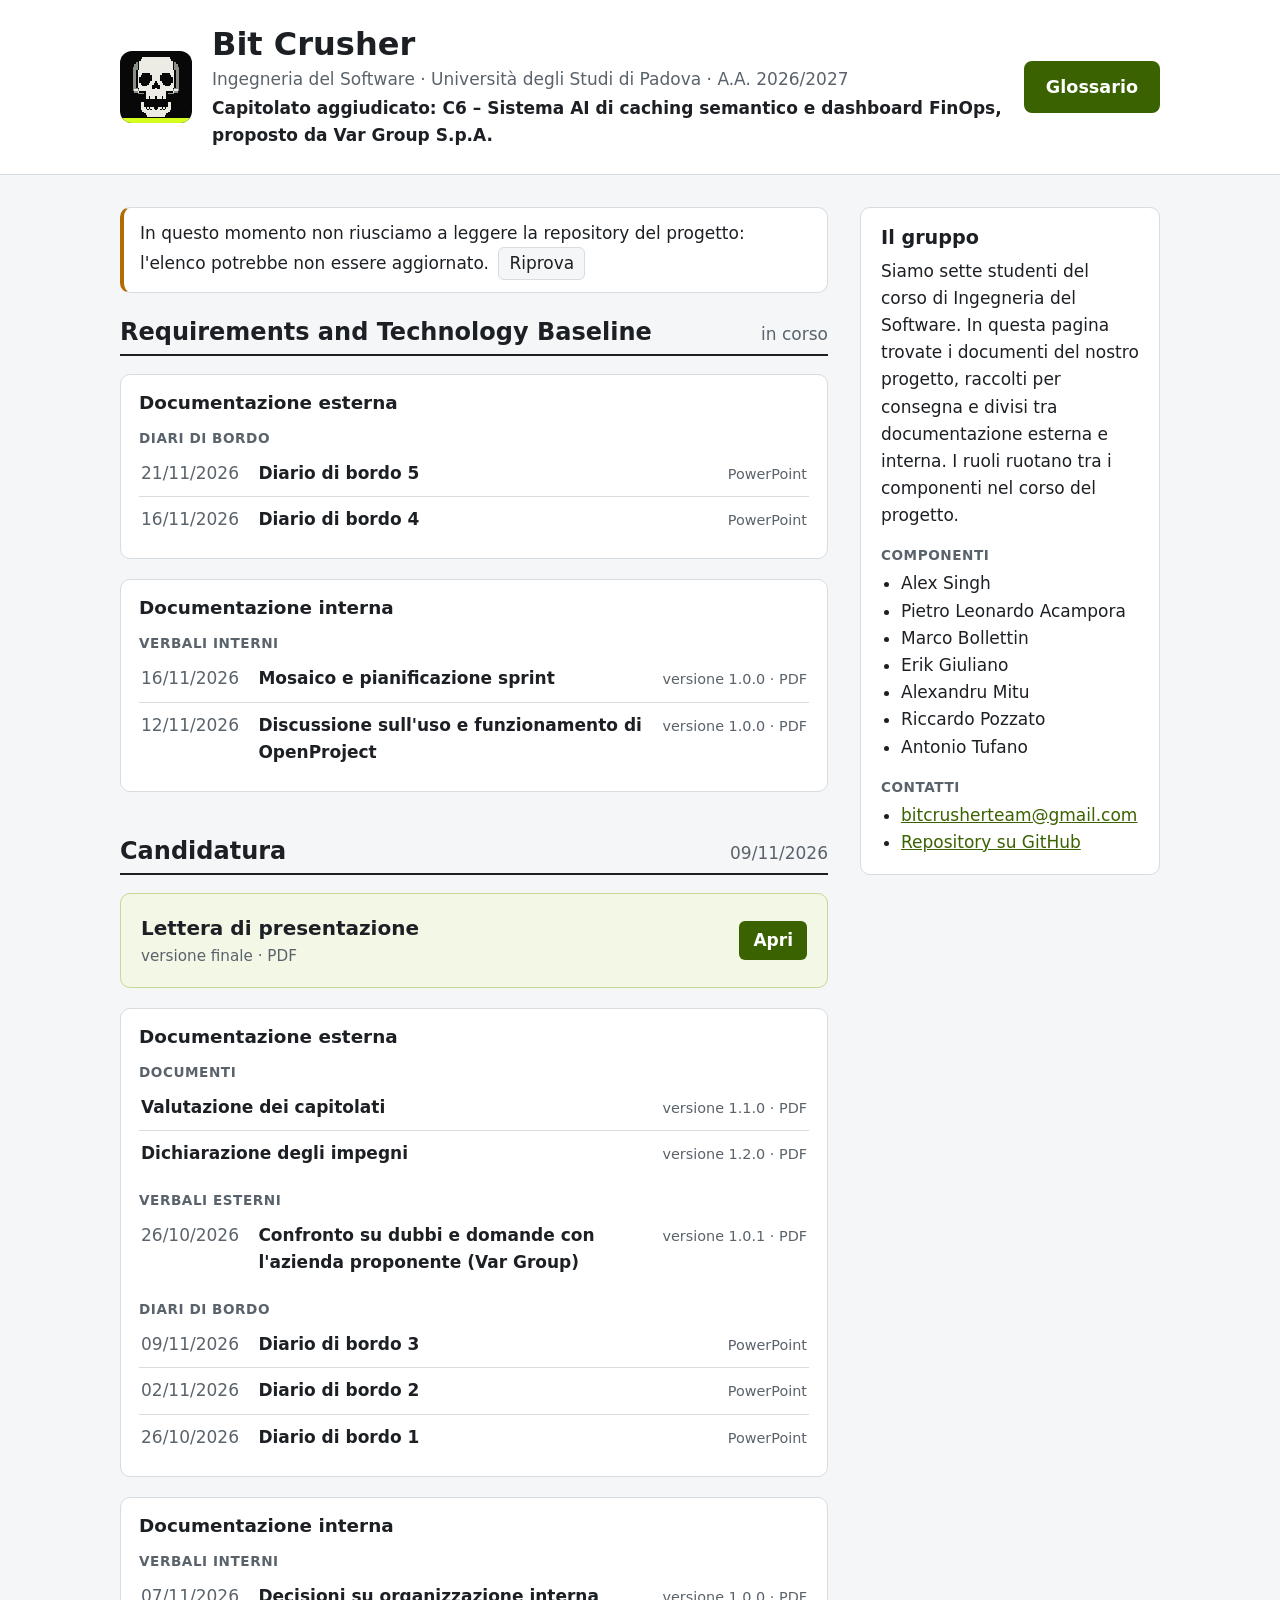
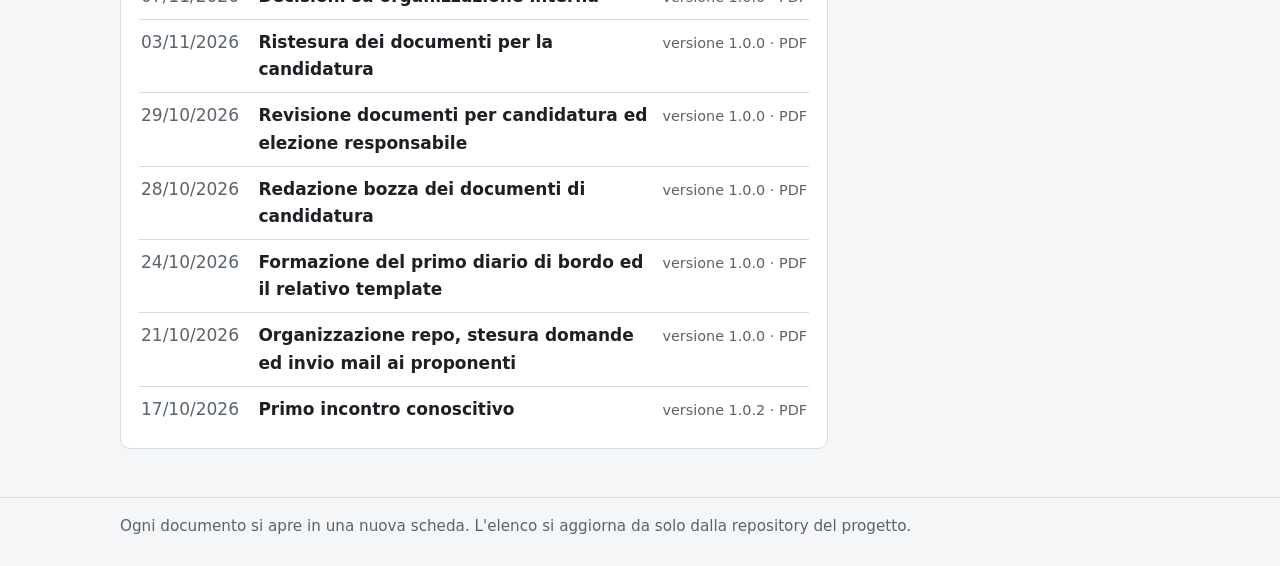
==== commit f4b1e00f: "docs(github_pages): aggiunto riferimento al glossario, rimosso il terminale, riformulato content.js " ====
--- a/index.html
+++ b/index.html
@@ -1,84 +1,30 @@
-<!doctype html>
-<html lang="it">
-<head>
-  <meta charset="utf-8">
-  <meta name="viewport" content="width=device-width, initial-scale=1, viewport-fit=cover">
-  <title>Bit Crusher // Progetto SWE 26-27</title>
-  <meta name="description" content="Bit Crusher, gruppo del corso di Ingegneria del Software dell'Università degli Studi di Padova (A.A. 2026/2027): documenti consegnati, verbali, squadra e attività della repo di progetto.">
-  <meta name="theme-color" content="#050605">
-  <meta property="og:type" content="website">
-  <meta property="og:title" content="Bit Crusher // Progetto SWE 26-27">
-  <meta property="og:description" content="Documenti, verbali e stato del progetto del gruppo Bit Crusher, Ingegneria del Software, UniPD A.A. 2026/2027.">
-  <link rel="icon" href="assets/img/favicon.svg" type="image/svg+xml">
-  <link rel="icon" href="assets/img/favicon-32.png" sizes="32x32" type="image/png">
-  <link rel="apple-touch-icon" href="assets/img/apple-touch-icon.png">
-  <link rel="preload" href="assets/fonts/saira-latin.woff2" as="font" type="font/woff2" crossorigin>
-  <link rel="preload" href="assets/fonts/jetbrains-mono-latin.woff2" as="font" type="font/woff2" crossorigin>
-  <link rel="stylesheet" href="assets/css/main.css">
-</head>
-<body>
-  <a class="skip-link" href="#main">Salta al contenuto</a>
-  <noscript>
-    <div class="noscript">Questo sito richiede JavaScript. I documenti del progetto sono nella
-      <a href="https://github.com/BitCrusher-Team/Progetto_SWE_26-27/tree/main/docs" target="_blank" rel="noopener">cartella docs della repo GitHub</a>.</div>
-  </noscript>
-
-  <div id="site" class="site">
-    <header class="topbar">
-      <a class="brand" href="#home" aria-label="Bit Crusher, torna all'inizio">
-        <span class="brand__mark"></span>
-        <span class="brand__name">BIT<i>//</i>CRUSHER</span>
-        <span class="brand__sub">SWE 26—27</span>
-      </a>
-      <nav id="nav" class="nav" aria-label="Sezioni del sito"><ol data-nav></ol></nav>
-      <div class="sys">
-        <button type="button" class="ctl" data-console-open aria-label="Apri il terminale" aria-expanded="false">&gt;_</button>
-        <button type="button" class="ctl nav-toggle" data-nav-toggle aria-expanded="false" aria-controls="nav">Menu</button>
-      </div>
-    </header>
-    <div id="screen" class="screen" tabindex="-1">
-      <main id="main"></main>
-      <div id="footer-slot"></div>
-    </div>
-    <div id="console" class="console" role="dialog" aria-label="Terminale della repo" hidden>
-      <div class="console__bar">
-        <span>Terminale // sola lettura</span>
-        <span class="console__hint">\ oppure ESC per chiudere</span>
-        <button type="button" class="ctl" data-console-close>Chiudi ×</button>
-      </div>
-      <div class="term__out" data-term-out role="log" aria-live="polite"></div>
-      <form class="term__line" data-term-form autocomplete="off">
-        <label class="term__prompt" for="console-input" data-term-prompt></label>
-        <span class="term__field">
-          <input id="console-input" class="term__input" data-term-input type="text" spellcheck="false" autocapitalize="off" autocomplete="off" enterkeyhint="send">
-          <span class="term__caret" aria-hidden="true"></span>
-        </span>
-      </form>
-    </div>
-    <div id="tooltip" class="tooltip" role="tooltip" hidden></div>
-  </div>
-
-  <!-- glifi micrografici -->
-  <svg class="defs" width="0" height="0" aria-hidden="true" focusable="false">
-    <defs>
-      <symbol id="g-x" viewBox="0 0 10 10"><path d="M1.5 1.5l7 7M8.5 1.5l-7 7" stroke="currentColor" stroke-width="1.4" fill="none"/></symbol>
-      <symbol id="g-sq" viewBox="0 0 10 10"><rect x="1" y="1" width="8" height="8" fill="none" stroke="currentColor" stroke-width="1.2"/><rect x="3.5" y="3.5" width="3" height="3" fill="currentColor"/></symbol>
-      <symbol id="g-ring" viewBox="0 0 10 10"><circle cx="5" cy="5" r="3.8" fill="none" stroke="currentColor" stroke-width="1.2"/><circle cx="5" cy="5" r="1.4" fill="currentColor"/></symbol>
-      <symbol id="g-dia" viewBox="0 0 10 10"><path d="M5 .8L9.2 5 5 9.2.8 5z" fill="currentColor"/></symbol>
-      <symbol id="g-tri" viewBox="0 0 10 10"><path d="M5 1.2L9 8.8H1z" fill="none" stroke="currentColor" stroke-width="1.2"/></symbol>
-      <symbol id="g-bars" viewBox="0 0 10 10"><path d="M1 1h1.4v8H1zM4.3 1h1.4v8H4.3zM7.6 1H9v8H7.6z" fill="currentColor"/></symbol>
-      <symbol id="g-plus" viewBox="0 0 10 10"><path d="M5 1v8M1 5h8" stroke="currentColor" stroke-width="1.4"/></symbol>
-      <symbol id="g-dot" viewBox="0 0 10 10"><rect x="3" y="3" width="4" height="4" fill="currentColor"/></symbol>
-      <symbol id="g-half" viewBox="0 0 10 10"><rect x="1" y="1" width="8" height="8" fill="none" stroke="currentColor" stroke-width="1.2"/><path d="M1 1h8v4H1z" fill="currentColor"/></symbol>
-    </defs>
-  </svg>
-
-  <script src="assets/js/content.js" defer></script>
-  <script src="assets/js/lib.js" defer></script>
-  <script src="assets/js/repo.js" defer></script>
-  <script src="assets/js/fault.js" defer></script>
-  <script src="assets/js/terminal.js" defer></script>
-  <script src="assets/js/site.js" defer></script>
-  <script src="assets/js/main.js" defer></script>
-</body>
-</html>
+<!doctype html>
+<html lang="it">
+<head>
+  <meta charset="utf-8">
+  <meta name="viewport" content="width=device-width, initial-scale=1">
+  <title>Bit Crusher – Documentazione di progetto</title>
+  <meta name="description" content="Documentazione di progetto del gruppo Bit Crusher, corso di Ingegneria del Software, Università degli Studi di Padova (A.A. 2026/2027): documenti, verbali e diari di bordo per ogni consegna.">
+  <meta name="theme-color" content="#f5f6f7">
+  <link rel="icon" href="assets/img/favicon.svg" type="image/svg+xml">
+  <link rel="icon" href="assets/img/favicon-32.png" sizes="32x32" type="image/png">
+  <link rel="apple-touch-icon" href="assets/img/apple-touch-icon.png">
+  <link rel="stylesheet" href="assets/css/main.css">
+</head>
+<body>
+  <a class="salta" href="#contenuto">Vai ai documenti</a>
+  <noscript>
+    <p class="avviso">Questa pagina ha bisogno di JavaScript. I documenti del progetto sono nella
+      <a href="https://github.com/BitCrusher-Team/Progetto_SWE_26-27/tree/main/docs" target="_blank" rel="noopener">cartella docs della repository</a>.</p>
+  </noscript>
+  <div id="pagina">
+    <p class="caricamento">Caricamento dei documenti…</p>
+  </div>
+
+  <script src="assets/js/content.js" defer></script>
+  <script src="assets/js/lib.js" defer></script>
+  <script src="assets/js/repo.js" defer></script>
+  <script src="assets/js/site.js" defer></script>
+  <script src="assets/js/main.js" defer></script>
+</body>
+</html>
--- a/assets/css/main.css
+++ b/assets/css/main.css
@@ -1,515 +1,217 @@
-/* =====================================================================
-   BIT CRUSHER // main.css
-   Vista web della repo di progetto: sobria, leggibile, senza effetti.
-   Solo tema scuro con un unico accento acido; il verde fosforo resta
-   alla console del terminale.
-   ===================================================================== */
-
-/* ---------- font (self-hosted, licenza SIL OFL) ---------- */
-@font-face { font-family: "Saira"; src: url("../fonts/saira-latin.woff2") format("woff2"); font-weight: 100 900; font-stretch: 50% 125%; font-display: swap;
-  unicode-range: U+0000-00FF, U+0131, U+0152-0153, U+02BB-02BC, U+02C6, U+02DA, U+02DC, U+0304, U+0308, U+0329, U+2000-206F, U+20AC, U+2122, U+2191, U+2193, U+2212, U+2215, U+FEFF, U+FFFD; }
-@font-face { font-family: "Saira"; src: url("../fonts/saira-latin-ext.woff2") format("woff2"); font-weight: 100 900; font-stretch: 50% 125%; font-display: swap;
-  unicode-range: U+0100-02BA, U+02BD-02C5, U+02C7-02CC, U+02CE-02D7, U+02DD-02FF, U+0304, U+0308, U+0329, U+1D00-1DBF, U+1E00-1E9F, U+1EF2-1EFF, U+2020, U+20A0-20AB, U+20AD-20C4, U+2113, U+2C60-2C7F, U+A720-A7FF; }
-@font-face { font-family: "JetBrains Mono"; src: url("../fonts/jetbrains-mono-latin.woff2") format("woff2"); font-weight: 100 800; font-display: swap;
-  unicode-range: U+0000-00FF, U+0131, U+0152-0153, U+02BB-02BC, U+02C6, U+02DA, U+02DC, U+0304, U+0308, U+0329, U+2000-206F, U+20AC, U+2122, U+2191, U+2193, U+2212, U+2215, U+FEFF, U+FFFD; }
-@font-face { font-family: "JetBrains Mono"; src: url("../fonts/jetbrains-mono-latin-ext.woff2") format("woff2"); font-weight: 100 800; font-display: swap;
-  unicode-range: U+0100-02BA, U+02BD-02C5, U+02C7-02CC, U+02CE-02D7, U+02DD-02FF, U+0304, U+0308, U+0329, U+1D00-1DBF, U+1E00-1E9F, U+1EF2-1EFF, U+2020, U+20A0-20AB, U+20AD-20C4, U+2113, U+2C60-2C7F, U+A720-A7FF; }
-@font-face { font-family: "IBM Plex Mono"; src: url("../fonts/ibm-plex-mono-400-latin.woff2") format("woff2"); font-weight: 400; font-display: swap;
-  unicode-range: U+0000-00FF, U+0131, U+0152-0153, U+02BB-02BC, U+02C6, U+02DA, U+02DC, U+0304, U+0308, U+0329, U+2000-206F, U+20AC, U+2122, U+2191, U+2193, U+2212, U+2215, U+FEFF, U+FFFD; }
-@font-face { font-family: "IBM Plex Mono"; src: url("../fonts/ibm-plex-mono-400-latin-ext.woff2") format("woff2"); font-weight: 400; font-display: swap;
-  unicode-range: U+0100-02BA, U+02BD-02C5, U+02C7-02CC, U+02CE-02D7, U+02DD-02FF, U+0304, U+0308, U+0329, U+1D00-1DBF, U+1E00-1E9F, U+1EF2-1EFF, U+2020, U+20A0-20AB, U+20AD-20C4, U+2113, U+2C60-2C7F, U+A720-A7FF; }
-@font-face { font-family: "IBM Plex Mono"; src: url("../fonts/ibm-plex-mono-500-latin.woff2") format("woff2"); font-weight: 500; font-display: swap;
-  unicode-range: U+0000-00FF, U+0131, U+0152-0153, U+02BB-02BC, U+02C6, U+02DA, U+02DC, U+0304, U+0308, U+0329, U+2000-206F, U+20AC, U+2122, U+2191, U+2193, U+2212, U+2215, U+FEFF, U+FFFD; }
-@font-face { font-family: "IBM Plex Mono"; src: url("../fonts/ibm-plex-mono-500-latin-ext.woff2") format("woff2"); font-weight: 500; font-display: swap;
-  unicode-range: U+0100-02BA, U+02BD-02C5, U+02C7-02CC, U+02CE-02D7, U+02DD-02FF, U+0304, U+0308, U+0329, U+1D00-1DBF, U+1E00-1E9F, U+1EF2-1EFF, U+2020, U+20A0-20AB, U+20AD-20C4, U+2113, U+2C60-2C7F, U+A720-A7FF; }
-@font-face { font-family: "IBM Plex Mono"; src: url("../fonts/ibm-plex-mono-600-latin.woff2") format("woff2"); font-weight: 600; font-display: swap;
-  unicode-range: U+0000-00FF, U+0131, U+0152-0153, U+02BB-02BC, U+02C6, U+02DA, U+02DC, U+0304, U+0308, U+0329, U+2000-206F, U+20AC, U+2122, U+2191, U+2193, U+2212, U+2215, U+FEFF, U+FFFD; }
-@font-face { font-family: "IBM Plex Mono"; src: url("../fonts/ibm-plex-mono-600-latin-ext.woff2") format("woff2"); font-weight: 600; font-display: swap;
-  unicode-range: U+0100-02BA, U+02BD-02C5, U+02C7-02CC, U+02CE-02D7, U+02DD-02FF, U+0304, U+0308, U+0329, U+1D00-1DBF, U+1E00-1E9F, U+1EF2-1EFF, U+2020, U+20A0-20AB, U+20AD-20C4, U+2113, U+2C60-2C7F, U+A720-A7FF; }
-@font-face { font-family: "Instrument Serif"; src: url("../fonts/instrument-serif-latin.woff2") format("woff2"); font-style: normal; font-weight: 400; font-display: swap;
-  unicode-range: U+0000-00FF, U+0131, U+0152-0153, U+02BB-02BC, U+02C6, U+02DA, U+02DC, U+0304, U+0308, U+0329, U+2000-206F, U+20AC, U+2122, U+2191, U+2193, U+2212, U+2215, U+FEFF, U+FFFD; }
-@font-face { font-family: "Instrument Serif"; src: url("../fonts/instrument-serif-latin-ext.woff2") format("woff2"); font-style: normal; font-weight: 400; font-display: swap;
-  unicode-range: U+0100-02BA, U+02BD-02C5, U+02C7-02CC, U+02CE-02D7, U+02DD-02FF, U+0304, U+0308, U+0329, U+1D00-1DBF, U+1E00-1E9F, U+1EF2-1EFF, U+2020, U+20A0-20AB, U+20AD-20C4, U+2113, U+2C60-2C7F, U+A720-A7FF; }
-@font-face { font-family: "Instrument Serif"; src: url("../fonts/instrument-serif-italic-latin.woff2") format("woff2"); font-style: italic; font-weight: 400; font-display: swap;
-  unicode-range: U+0000-00FF, U+0131, U+0152-0153, U+02BB-02BC, U+02C6, U+02DA, U+02DC, U+0304, U+0308, U+0329, U+2000-206F, U+20AC, U+2122, U+2191, U+2193, U+2212, U+2215, U+FEFF, U+FFFD; }
-@font-face { font-family: "Instrument Serif"; src: url("../fonts/instrument-serif-italic-latin-ext.woff2") format("woff2"); font-style: italic; font-weight: 400; font-display: swap;
-  unicode-range: U+0100-02BA, U+02BD-02C5, U+02C7-02CC, U+02CE-02D7, U+02DD-02FF, U+0304, U+0308, U+0329, U+1D00-1DBF, U+1E00-1E9F, U+1EF2-1EFF, U+2020, U+20A0-20AB, U+20AD-20C4, U+2113, U+2C60-2C7F, U+A720-A7FF; }
-
-/* ---------- token ---------- */
-:root {
-  --bg: #050605;
-  --bg-1: #0b0d0b;
-  --bg-2: #121512;
-  --line: #222622;
-  --line-2: #363b36;
-  --ink: #ececE4;
-  --ink-2: #a9ada5;
-  --ink-3: #7d827a;
-  --acid: #d4ff1e;
-  --mint: #2cf5b4;
-  --rose: #ff2e63;
-
-  /* console del terminale: fosforo verde */
-  --ph: #4fd44f;
-  --ph-hi: #8cff7a;
-  --ph-dim: #2f8a2f;
-
-  /* grafici: palette validata (daltonismo, contrasto), ordine fisso */
-  --c-feat: #7ba300;
-  --c-docs: #0099d2;
-  --c-fix: #eb3062;
-  --c-chore: #7a5aec;
-  --c-other: #5e635c;
-
-  --font-display: "Saira", "Arial Narrow", sans-serif;
-  --font-mono: "JetBrains Mono", ui-monospace, "DejaVu Sans Mono", monospace;
-  --font-term: "IBM Plex Mono", "JetBrains Mono", ui-monospace, monospace;
-  --font-serif: "Instrument Serif", Georgia, serif;
-
-  --gutter: clamp(16px, 4vw, 48px);
-  --top: 56px;
-}
-
-/* ---------- base ---------- */
-*, *::before, *::after { box-sizing: border-box; }
-html {
-  color-scheme: dark; -webkit-text-size-adjust: 100%; -webkit-tap-highlight-color: transparent;
-  background: var(--bg); scroll-padding-top: calc(var(--top) + 16px);
-}
-body {
-  margin: 0;
-  background: var(--bg);
-  color: var(--ink);
-  font: 400 16px/1.55 var(--font-display);
-  -webkit-font-smoothing: antialiased;
-  text-rendering: optimizeLegibility;
-}
-img, svg { display: block; max-width: 100%; }
-a { color: inherit; text-decoration-thickness: 1px; text-underline-offset: 3px; }
-a:hover { color: var(--acid); }
-button { font: inherit; color: inherit; }
-p { margin: 0; }
-:focus-visible { outline: 2px solid var(--acid); outline-offset: 2px; }
-::selection { background: var(--acid); color: #000; }
-[hidden] { display: none !important; }
-.sr-only { position: absolute !important; width: 1px; height: 1px; overflow: hidden; clip: rect(0 0 0 0); white-space: nowrap; }
-.skip-link { position: fixed; left: 8px; top: -60px; z-index: 200; background: var(--acid); color: #000; padding: 8px 12px; font: 600 12px var(--font-mono); }
-.skip-link:focus { top: 8px; }
-.noscript { position: fixed; inset: auto 16px 16px; z-index: 300; padding: 16px; background: var(--acid); color: #000; font: 600 14px/1.4 var(--font-mono); }
-.defs { position: absolute; width: 0; height: 0; overflow: hidden; }
-
-.micro { font: 500 10.5px/1.35 var(--font-mono); letter-spacing: .08em; text-transform: uppercase; color: var(--ink-2); }
-.dim { color: var(--ink-2); }
-.h3 { margin: 0; font: 700 clamp(18px, 1.6vw, 22px)/1.1 var(--font-display); font-stretch: 112%; text-transform: uppercase; letter-spacing: .01em; }
-.empty { color: var(--ink-3); }
-
-/* controlli compatti (barra in alto, console) */
-.ctl {
-  display: inline-flex; align-items: center; gap: 6px;
-  height: 30px; padding: 0 10px;
-  border: 1px solid var(--line-2); background: transparent;
-  font: 600 10.5px/1 var(--font-mono); letter-spacing: .08em; text-transform: uppercase;
-  color: var(--ink-2); cursor: pointer;
-}
-.ctl:hover { border-color: var(--acid); color: var(--acid); }
-
-.btn {
-  display: inline-flex; align-items: center; gap: 6px;
-  padding: 10px 14px; border: 1px solid var(--ink); background: transparent;
-  font: 600 11px/1 var(--font-mono); letter-spacing: .1em; text-transform: uppercase;
-  color: var(--ink); cursor: pointer; text-decoration: none; white-space: nowrap;
-}
-.btn:hover { background: var(--acid); border-color: var(--acid); color: #000; }
-.btn--sm { padding: 7px 10px; font-size: 10px; }
-.btn kbd { font: inherit; padding: 0 4px; border: 1px solid currentColor; }
-
-/* segnaposto "da definire" */
-.tbd {
-  display: inline-flex; align-items: center; gap: 6px;
-  padding: 4px 7px; border: 1px dashed var(--line-2);
-  font: 500 10.5px/1 var(--font-mono); letter-spacing: .08em; text-transform: uppercase;
-  color: var(--ink-2); white-space: nowrap; vertical-align: middle; justify-self: start;
-}
-.tbd::before { content: ""; width: 6px; height: 6px; background: var(--ink-3); }
-
-.chip {
-  display: inline-flex; align-items: center; gap: 6px;
-  padding: 4px 6px; border: 1px solid var(--line-2);
-  font: 600 10px/1 var(--font-mono); letter-spacing: .1em; text-transform: uppercase; color: var(--ink);
-  white-space: nowrap;
-}
-.chip--acid { background: var(--acid); border-color: var(--acid); color: #000; }
-.chip--warn { border-color: var(--rose); color: var(--rose); }
-
-/* chip dei tipi di commit: il colore sta nel quadratino, il testo resta in inchiostro */
-.tchip {
-  display: inline-flex; align-items: center; gap: 6px;
-  padding: 3px 6px; border: 1px solid var(--line-2);
-  font: 600 10px/1 var(--font-mono); letter-spacing: .06em; color: var(--ink);
-}
-.tchip::before { content: ""; width: 8px; height: 8px; background: var(--sw, var(--line-2)); }
-
-.glyphs { display: inline-flex; align-items: center; gap: 5px; color: var(--ink-3); }
-.glyphs .g { width: 9px; height: 9px; }
-.inl {
-  padding: 1px 5px; border: 1px solid var(--line-2); background: var(--bg-2);
-  font: 500 .86em/1.4 var(--font-mono); color: var(--ink); overflow-wrap: anywhere;
-}
-
-/* stato di una revisione: icona ed etichetta, mai solo il colore */
-.state { display: inline-flex; align-items: center; gap: 6px; font: 600 10.5px/1 var(--font-mono); letter-spacing: .08em; text-transform: uppercase; white-space: nowrap; }
-.state__icon { width: 9px; height: 9px; border: 1px solid currentColor; }
-.state--completata { color: var(--acid); }
-.state--completata .state__icon { background: currentColor; }
-.state--in-corso { color: var(--mint); }
-.state--in-corso .state__icon { background: linear-gradient(90deg, currentColor 50%, transparent 50%); }
-.state--attesa { color: var(--ink-3); }
-
-.meter { position: relative; height: 6px; background: var(--line); }
-.meter > span { position: absolute; inset: 0; background: var(--acid); transform-origin: left; transform: scaleX(var(--p, 0)); }
-
-/* =====================================================================
-   SITO
-   Prima i prodotti, per categoria e dal più recente; tutto visibile.
-   ===================================================================== */
-.topbar {
-  position: sticky; top: 0; z-index: 30; height: var(--top);
-  display: flex; align-items: center; gap: 18px; padding: 0 var(--gutter);
-  background: #030403; border-bottom: 1px solid var(--line);
-}
-.brand { display: flex; align-items: center; gap: 10px; text-decoration: none; flex: 0 0 auto; }
-.brand:hover { color: inherit; }
-.brand__mark { width: 22px; height: 28px; }
-.brand__svg { width: 100%; height: 100%; }
-.sk-bone { fill: var(--ink); }
-.sk-shade { fill: var(--ink-3); }
-.brand__name { font: 800 13px/1 var(--font-display); font-stretch: 125%; letter-spacing: .02em; }
-.brand__name i { font-style: normal; color: var(--acid); }
-.brand__sub { font: 500 10px/1 var(--font-mono); letter-spacing: .1em; color: var(--ink-3); }
-.nav { flex: 1 1 auto; min-width: 0; }
-.nav ol { display: flex; justify-content: center; gap: 2px; margin: 0; padding: 0; list-style: none; }
-.nav a {
-  display: block; padding: 8px 10px;
-  font: 600 11px/1 var(--font-mono); letter-spacing: .08em; text-transform: uppercase;
-  color: var(--ink-2); text-decoration: none; white-space: nowrap;
-}
-.nav a:hover { color: var(--acid); }
-.nav a[aria-current] { background: var(--acid); color: #000; }
-.sys { display: flex; align-items: center; gap: 6px; flex: 0 0 auto; margin-left: auto; }
-.nav-toggle { display: none; }
-
-.screen { outline: none; }
-.wrap { width: 100%; max-width: 1180px; margin: 0 auto; padding-inline: var(--gutter); }
-.site__sync { padding: 48px var(--gutter); color: var(--ink-3); }
-
-/* intestazioni delle sezioni */
-.sec { padding-top: clamp(56px, 7vw, 88px); }
-.sec__head { display: grid; gap: 6px; margin-bottom: 24px; padding-bottom: 14px; border-bottom: 1px solid var(--line-2); }
-.sec__title { margin: 0; font: 800 clamp(28px, 3.4vw, 42px)/1 var(--font-display); font-stretch: 112%; letter-spacing: .01em; text-transform: uppercase; }
-.sec__desc { max-width: 72ch; color: var(--ink-2); }
-.sec__src { color: var(--ink-3); }
-
-/* ---------- home ---------- */
-.hero { padding: clamp(36px, 5vw, 64px) 0 clamp(32px, 4vw, 48px); border-bottom: 1px solid var(--line); }
-.hero__grid {
-  display: grid; grid-template-columns: minmax(0, 1.3fr) minmax(300px, 1fr); grid-template-areas: "id cover" "facts cover";
-  gap: 20px clamp(24px, 4vw, 56px); align-items: start;
-}
-.hero__id { grid-area: id; display: grid; gap: 14px; min-width: 0; }
-.hero__grid > .cover { grid-area: cover; }
-.hero__grid > .facts { grid-area: facts; }
-.hero__brand { display: flex; align-items: center; gap: clamp(14px, 2vw, 22px); }
-.hero__skull { width: clamp(44px, 5vw, 64px); height: auto; flex: 0 0 auto; }
-.hero__title { margin: 0; font: 800 clamp(44px, 6.4vw, 88px)/.9 var(--font-display); font-stretch: 125%; letter-spacing: -.02em; text-transform: uppercase; }
-.hero__sub { max-width: 52ch; font-size: clamp(16px, 1.4vw, 18px); color: var(--ink-2); }
-.facts { display: grid; grid-template-columns: repeat(2, minmax(0, 1fr)); margin: 0; border-top: 1px solid var(--line); }
-.facts > div { padding: 12px 14px 12px 0; border-bottom: 1px solid var(--line); min-width: 0; }
-.facts dd { margin: 5px 0 0; font: 600 15px/1.3 var(--font-display); overflow-wrap: anywhere; }
-
-/* la busta: la lettera di presentazione dell'ultima consegna */
-.cover {
-  display: grid; gap: 10px; align-content: start; padding: clamp(20px, 2.4vw, 28px);
-  border: 1px solid var(--acid); background: var(--bg-1);
-}
-.cover__kicker { color: var(--acid); }
-.cover__title { margin: 0; font: 800 clamp(24px, 2.6vw, 34px)/1.05 var(--font-display); font-stretch: 112%; text-transform: uppercase; }
-.cover__meta { font: 500 12.5px/1.4 var(--font-mono); color: var(--ink-2); }
-.cover__btn { justify-self: start; margin-top: 6px; background: var(--acid); border-color: var(--acid); color: #000; }
-.cover__btn:hover { background: var(--ink); border-color: var(--ink); color: #000; }
-.cover__more { justify-self: start; font: 600 11px/1.3 var(--font-mono); letter-spacing: .08em; text-transform: uppercase; color: var(--ink-2); text-decoration: none; }
-
-/* revisioni di avanzamento */
-.revs { display: grid; grid-template-columns: repeat(4, minmax(0, 1fr)); gap: 12px; margin: clamp(28px, 4vw, 44px) 0 0; padding: 0; list-style: none; }
-.rev { display: grid; gap: 8px; align-content: start; padding: 14px; border: 1px solid var(--line-2); background: var(--bg-1); min-width: 0; }
-.rev.is-in-corso { border-color: var(--mint); }
-.rev.is-completata { border-color: var(--acid); }
-.rev__top { display: flex; justify-content: space-between; align-items: center; gap: 8px; }
-.rev__sigla { font: 800 22px/1 var(--font-display); font-stretch: 125%; }
-.rev__nome { font-size: 14px; line-height: 1.3; color: var(--ink-2); }
-.rev__issues { color: var(--ink-3); }
-.rev a { justify-self: start; text-decoration: none; }
-.hero__note { margin-top: 20px; max-width: 96ch; font-size: 14px; color: var(--ink-2); }
-.hero__note .micro { color: var(--ink-3); }
-
-/* ---------- documenti ---------- */
-.delivery { display: grid; gap: 12px; padding: clamp(18px, 2.2vw, 26px); border: 1px solid var(--line-2); background: var(--bg-1); }
-.delivery + .delivery { margin-top: 16px; }
-.delivery.is-latest { border-color: var(--ink-3); }
-.delivery__head { display: flex; flex-wrap: wrap; align-items: center; gap: 8px 14px; }
-.delivery__title { margin: 0; font: 800 clamp(20px, 2vw, 26px)/1.1 var(--font-display); font-stretch: 112%; text-transform: uppercase; }
-.delivery__date { margin-left: auto; color: var(--ink-3); }
-.delivery__cover { padding: 12px 14px; border: 1px solid var(--acid); }
-.delivery__cover .doc__name { font-weight: 800; text-transform: uppercase; font-stretch: 112%; }
-.delivery__cat-title { margin: 6px 0 0; color: var(--ink-3); }
-.delivery__txt { max-width: 80ch; color: var(--ink-2); font-size: 15px; }
-.delivery__foot { color: var(--ink-3); }
-.doclist { margin: 0; padding: 0; list-style: none; }
-.doc { display: grid; grid-template-columns: minmax(0, 1fr) 64px auto auto; gap: 8px 16px; align-items: center; padding: 10px 0; border-bottom: 1px solid var(--line); }
-.doclist .doc:last-child { border-bottom: 0; }
-.delivery__cover .doc { padding: 0; border: 0; }
-.doc__name { font: 600 16px/1.3 var(--font-display); min-width: 0; }
-.doc__ver { color: var(--ink-3); }
-
-/* ---------- verbali ---------- */
-.vgroup + .vgroup { margin-top: 36px; }
-.vgroup__title { display: flex; align-items: baseline; gap: 10px; margin: 0 0 10px; font: 800 clamp(18px, 1.7vw, 22px)/1.1 var(--font-display); font-stretch: 112%; text-transform: uppercase; }
-.vgroup__title .micro { color: var(--ink-3); }
-.vlog { margin: 0; padding: 0; list-style: none; border-top: 1px solid var(--line-2); }
-.vrow { display: grid; grid-template-columns: 48px 92px minmax(0, 1fr) auto auto; gap: 8px 16px; align-items: center; padding: 14px 0; border-bottom: 1px solid var(--line); }
-.vrow__id { font: 700 15px/1.2 var(--font-mono); }
-.vrow__date { font: 500 13.5px/1.2 var(--font-mono); color: var(--ink-2); }
-.vrow__main { display: grid; gap: 4px; min-width: 0; }
-.vrow__title { font-size: 16px; line-height: 1.35; }
-.vrow__meta { color: var(--ink-3); }
-.vrow__tags { display: flex; gap: 6px; }
-
-/* ---------- squadra ---------- */
-.squad { margin: 0; padding: 0; list-style: none; display: grid; grid-template-columns: repeat(auto-fill, minmax(260px, 1fr)); gap: 12px; }
-.member { display: grid; grid-template-columns: 56px minmax(0, 1fr); gap: 14px; align-items: start; padding: 14px; border: 1px solid var(--line-2); background: var(--bg-1); }
-.member__avatar { position: relative; width: 56px; height: 56px; overflow: hidden; background: var(--bg-2); }
-.member__avatar img { position: absolute; inset: 0; width: 100%; height: 100%; }
-.member__initials { position: absolute; inset: 0; display: grid; place-items: center; font: 800 20px/1 var(--font-display); color: var(--ink-2); }
-.member__info { display: grid; gap: 4px; min-width: 0; font-size: 14px; }
-.member__name { margin: 0 0 2px; font: 800 17px/1.15 var(--font-display); font-stretch: 112%; text-transform: uppercase; }
-.member__meta { color: var(--ink-2); overflow-wrap: anywhere; }
-
-/* ---------- repo (telemetria) ---------- */
-.tele__bar { display: flex; align-items: center; flex-wrap: wrap; gap: 10px 18px; padding-bottom: 14px; }
-.tele__bar .btn { margin-left: auto; }
-.tele__offline { margin-bottom: 16px; }
-.tele__meta {
-  display: grid; grid-template-columns: repeat(auto-fit, minmax(150px, 1fr)); gap: 1px; margin: 0 0 16px;
-  background: var(--line); border: 1px solid var(--line);
-}
-.tele__meta > div { display: grid; gap: 4px; padding: 10px 12px; background: var(--bg); }
-.tele__meta dd { margin: 0; font: 500 13px/1.3 var(--font-mono); }
-.tele__tiles { display: grid; grid-template-columns: repeat(5, minmax(0, 1fr)); border-top: 1px solid var(--line-2); }
-.tile { display: grid; gap: 8px; align-content: start; padding: 14px 14px 16px 0; border-bottom: 1px solid var(--line); border-right: 1px solid var(--line); min-width: 0; }
-.tile + .tile { padding-left: 14px; }
-.tile:last-child { border-right: 0; }
-.tile__v { display: flex; align-items: center; gap: 8px; font: 300 clamp(24px, 2.6vw, 36px)/1 var(--font-display); font-stretch: 125%; }
-.tile__v a { display: inline-flex; align-items: center; gap: 8px; text-decoration: none; }
-.tile__s { color: var(--ink-3); overflow-wrap: anywhere; }
-.ci__icon { width: 14px; height: 14px; border: 2px solid var(--ink-3); }
-.tile.is-pass .ci__icon { background: var(--acid); border-color: var(--acid); box-shadow: inset 0 0 0 3px var(--bg); }
-.tile.is-fail .ci__icon { background: var(--rose); border-color: var(--rose); }
-.tile.is-run .ci__icon { border-color: var(--mint); }
-#telemetria.is-loading .tile__v { opacity: .4; }
-.tele__charts { display: grid; grid-template-columns: minmax(0, 1.25fr) minmax(0, 1fr); gap: 32px; margin-top: 32px; }
-.chart { margin: 0; display: grid; gap: 12px; align-content: start; }
-.chart__head { display: flex; justify-content: space-between; align-items: baseline; gap: 12px; flex-wrap: wrap; }
-.act { display: flex; align-items: flex-end; gap: 3px; height: 128px; border-bottom: 1px solid var(--ink-3); }
-.act__col { flex: 1; height: 100%; display: flex; align-items: flex-end; justify-content: center; outline-offset: 0; }
-.act__bar { width: 100%; max-width: 16px; background: var(--ink-3); }
-.act__bar.is-zero { background: var(--line-2); }
-.act__col.is-today .act__bar { background: var(--acid); }
-.act__col:hover .act__bar, .act__col:focus-visible .act__bar { background: var(--ink); }
-.act__axis { display: flex; justify-content: space-between; }
-.stack { display: flex; gap: 2px; height: 14px; margin-top: 24px; }
-.stack__seg { min-width: 3px; background: var(--sw); }
-.stack__seg:hover, .stack__seg:focus-visible { outline: 1px solid var(--ink); outline-offset: 1px; }
-.legend { margin: 0; padding: 0; list-style: none; display: grid; gap: 6px; }
-.legend li { display: grid; grid-template-columns: 10px minmax(0, 1fr) auto; gap: 10px; align-items: center; font-size: 14px; }
-.legend li.is-empty { opacity: .45; }
-.legend .sw { width: 10px; height: 10px; background: var(--sw); }
-.legend__v { font: 500 12px/1 var(--font-mono); color: var(--ink-2); }
-.tele__log { margin-top: 36px; }
-.tele__logbar { display: flex; justify-content: space-between; align-items: center; flex-wrap: wrap; gap: 12px; padding-bottom: 12px; border-bottom: 1px solid var(--line-2); }
-.tele__logbar a { text-decoration: none; }
-.clog { margin: 0; padding: 0; list-style: none; }
-.crow { display: grid; grid-template-columns: 74px auto minmax(0, 1fr) auto 84px; gap: 14px; align-items: center; padding: 10px 0; border-bottom: 1px solid var(--line); font-size: 14px; }
-.crow a { text-decoration: none; }
-.crow__sha { font: 600 12.5px/1 var(--font-mono); color: var(--acid); }
-.crow__types { display: flex; gap: 4px; flex-wrap: wrap; }
-.crow__msg { min-width: 0; overflow: hidden; text-overflow: ellipsis; white-space: nowrap; }
-.crow__more { color: var(--ink-3); font-family: var(--font-mono); font-size: 12px; }
-.crow__author { font: 500 12px/1 var(--font-mono); color: var(--ink-2); }
-.crow__time { font: 500 12px/1 var(--font-mono); color: var(--ink-3); text-align: right; }
-
-/* ---------- footer ---------- */
-.footer { margin-top: clamp(72px, 10vw, 128px); border-top: 1px solid var(--line-2); padding-bottom: 56px; }
-/* scritta in SVG (site.js, footerMark): textLength la adatta alla riga; il
-   contorno sotto il riempimento copre le sovrapposizioni interne dei glifi */
-.footer__mark { padding-top: 20px; }
-.footer__mark svg { width: 100%; height: auto; overflow: visible; }
-.footer__mark text {
-  font: 900 200px/1 var(--font-display); font-stretch: 125%; letter-spacing: -.035em;
-  fill: var(--bg); stroke: var(--line-2); stroke-width: 2px; paint-order: stroke; vector-effect: non-scaling-stroke;
-}
-.footer__grid { display: grid; grid-template-columns: repeat(3, minmax(0, 1fr)); gap: 24px; margin-top: 32px; }
-.footer__grid > div { display: grid; gap: 10px; align-content: start; }
-.flinks { margin: 0; padding: 0; list-style: none; display: grid; gap: 6px; }
-.flinks a { text-decoration: none; }
-.fsys { display: flex; flex-wrap: wrap; gap: 8px; }
-.footer__base { display: flex; justify-content: space-between; flex-wrap: wrap; gap: 8px 24px; margin-top: 40px; padding-top: 14px; border-top: 1px solid var(--line); }
-.footer__base a { color: var(--ink); }
-
-/* ---------- tooltip ---------- */
-.tooltip {
-  position: fixed; left: 0; top: 0; z-index: 120; pointer-events: none;
-  padding: 6px 8px; background: var(--ink); color: #000;
-  font: 600 11px/1.2 var(--font-mono); letter-spacing: .04em; white-space: nowrap;
-}
-
-/* =====================================================================
-   TERMINALE: console sopra il sito, in sola lettura (fosforo verde)
-   ===================================================================== */
-.console {
-  position: fixed; left: 0; right: 0; top: 0; z-index: 60; height: min(62vh, 580px);
-  display: flex; flex-direction: column; padding: 0 clamp(12px, 3vw, 32px) 14px;
-  background: #020402; border-bottom: 2px solid var(--ph);
-  color: var(--ph); font-family: var(--font-term);
-}
-.console__bar { display: flex; align-items: center; gap: 16px; height: 44px; flex: 0 0 auto; font: 600 10.5px/1 var(--font-mono); letter-spacing: .08em; text-transform: uppercase; color: var(--ph-dim); }
-.console__hint { margin-left: auto; }
-.console .ctl { color: var(--ph); border-color: var(--ph-dim); }
-.term__out, .term__line { font-size: 14px; line-height: 1.4; }
-.term__out { flex: 1 1 auto; min-height: 0; overflow-y: auto; overflow-x: hidden; scrollbar-width: thin; }
-.tl { min-height: 1.4em; white-space: pre-wrap; word-break: break-word; }
-.tl.dim { color: var(--ph-dim); }
-.tl.hi, .tl.echo { color: var(--ph-hi); }
-.tl.err { color: #ff6b5e; }
-.tp { color: var(--ph-dim); }
-.tcmd, .tdir { color: var(--ph-hi); }
-.tsz, .tsha, .ttree { color: var(--ph-dim); }
-.tmark { background: var(--ph); color: #021302; }
-.kbd { font: inherit; padding: 0 .3em; border: 0; background: var(--ph); color: #021302; cursor: pointer; }
-.kbd:hover, .kbd:focus-visible { background: var(--ph-hi); outline: none; }
-.term__out a { color: var(--ph-hi); }
-.term__line { display: flex; align-items: center; gap: 1ch; padding-top: .35em; }
-.term__prompt { color: var(--ph-dim); white-space: nowrap; }
-.term__field { position: relative; flex: 1; min-width: 0; display: flex; }
-.term__input {
-  flex: 1; min-width: 0; padding: 0; border: 0; outline: 0; background: transparent;
-  font: inherit; color: var(--ph-hi); caret-color: transparent;
-}
-/* cursore a blocco: l'unica animazione rimasta, come in ogni terminale */
-.term__caret {
-  position: absolute; top: .14em; left: calc(var(--pos, 0) * 1ch);
-  width: 1ch; height: 1.08em; background: var(--ph-hi); pointer-events: none;
-  animation: cur 1.06s steps(1) infinite;
-}
-@keyframes cur { 0%, 55% { opacity: 1; } 56%, 100% { opacity: 0; } }
-.term__input:not(:focus) + .term__caret { opacity: .35; animation: none; }
-
-/* =====================================================================
-   REPO NON RAGGIUNGIBILE (fault.js): un blocco, tre formati
-   ===================================================================== */
-.fault {
-  --fc: var(--rose);
-  display: grid; grid-template-columns: auto minmax(0, 1fr) auto; align-items: center; gap: 10px 22px;
-  color: var(--ink);
-}
-.fault[data-kind="partial"] { --fc: var(--acid); }
-.fault__code { font: 400 clamp(44px, 5vw, 72px)/.85 var(--font-serif); color: var(--fc); }
-.fault__body { display: grid; gap: 5px; min-width: 0; }
-.fault__kicker { color: var(--fc); }
-.fault__title { font: 800 clamp(18px, 2vw, 26px)/1.05 var(--font-display); font-stretch: 112%; text-transform: uppercase; }
-.fault__text { max-width: 70ch; color: var(--ink-2); font-size: 15px; line-height: 1.45; }
-.fault__local { color: var(--ink-3); }
-.fault__acts { display: flex; flex-wrap: wrap; justify-content: flex-end; gap: 8px; }
-/* dentro una sezione */
-.fault--inline { padding: 16px 18px; border: 1px solid var(--fc); }
-/* striscia in cima al contenuto, agganciata sotto la barra in alto */
-.fault--banner {
-  position: sticky; top: var(--top); z-index: 26;
-  gap: 4px 16px; padding: 8px var(--gutter);
-  background: #0c0306; border-bottom: 1px solid var(--fc);
-}
-.fault--banner .fault__code { font-size: 30px; }
-.fault--banner .fault__body { grid-template-columns: auto minmax(0, 1fr); align-items: baseline; column-gap: 14px; }
-.fault--banner .fault__kicker, .fault--banner .fault__local { display: none; }
-.fault--banner .fault__title { font-size: 14px; }
-.fault--banner .fault__text { font-size: 13px; }
-/* schermata intera: una fascia centrale, nero sopra e sotto */
-.fault-screen {
-  position: fixed; inset: 0; z-index: 150;
-  display: grid; grid-template-rows: 1fr auto 1fr; background: #000;
-}
-.fault-screen__hud, .fault-screen__foot {
-  display: flex; justify-content: space-between; gap: 16px; padding: 20px var(--gutter);
-  font: 500 10.5px/1.5 var(--font-mono); letter-spacing: .08em; text-transform: uppercase; color: var(--ink-3);
-}
-.fault-screen__foot { align-items: flex-end; }
-.fault-screen__band {
-  display: grid; grid-template-columns: auto minmax(0, 1fr); align-items: center;
-  gap: 20px clamp(20px, 3vw, 44px); padding: clamp(24px, 5vh, 52px) var(--gutter);
-  background: #12030a; box-shadow: 0 -1px 0 var(--rose), 0 1px 0 var(--rose);
-}
-.fault-screen__skull { width: clamp(64px, 8vw, 112px); height: auto; }
-.fault-screen__skull .sk-bone { fill: var(--rose); }
-.fault-screen__skull .sk-shade { fill: #5a0812; }
-
-/* ---------- responsive ---------- */
-@media (max-width: 1100px) {
-  .nav-toggle { display: inline-flex; }
-  .nav {
-    position: absolute; top: var(--top); left: 0; right: 0; z-index: 40; display: none;
-    padding: 10px var(--gutter) 16px; background: #030403; border-bottom: 1px solid var(--line-2);
-  }
-  .nav.is-open { display: block; }
-  .nav ol { flex-direction: column; align-items: stretch; }
-  .nav a { padding: 12px 8px; font-size: 12px; border-bottom: 1px solid var(--line); }
-  .tele__tiles { grid-template-columns: repeat(3, minmax(0, 1fr)); }
-  .tile:nth-child(3) { border-right: 0; }
-  .tile:nth-child(4) { padding-left: 0; }
-}
-@media (max-width: 960px) {
-  .hero__grid, .tele__charts { grid-template-columns: minmax(0, 1fr); }
-  .hero__grid { grid-template-areas: "id" "cover" "facts"; }
-  .revs { grid-template-columns: repeat(2, minmax(0, 1fr)); }
-  .crow { grid-template-columns: 70px minmax(0, 1fr) auto; }
-  .crow__types { grid-column: 2; grid-row: 1; }
-  .crow__msg { grid-column: 1 / -1; grid-row: 2; white-space: normal; }
-  .crow__author { grid-column: 1 / 3; grid-row: 3; }
-  .crow__time { grid-column: 3; grid-row: 3; }
-  .footer__grid { grid-template-columns: minmax(0, 1fr); }
-}
-@media (max-width: 720px) {
-  :root { --top: 52px; }
-  .brand__sub, .console__hint { display: none; }
-  .facts, .revs { grid-template-columns: minmax(0, 1fr); }
-  .doc { grid-template-columns: minmax(0, 1fr) auto; }
-  .doc__ver { grid-column: 1; grid-row: 2; }
-  .doc > .chip, .doc > span:empty { grid-column: 2; grid-row: 2; justify-self: end; }
-  .doc > a { grid-column: 2; grid-row: 1; }
-  .vrow { grid-template-columns: 44px minmax(0, 1fr) auto; }
-  .vrow__date { grid-column: 2; grid-row: 1; }
-  .vrow__main { grid-column: 1 / -1; grid-row: 2; }
-  .vrow__tags { grid-column: 1 / 3; grid-row: 3; }
-  .vrow > a, .vrow > span:last-child { grid-column: 3; grid-row: 1; }
-  .tele__tiles { grid-template-columns: repeat(2, minmax(0, 1fr)); }
-  .tile { padding-left: 0 !important; padding-right: 10px; }
-  .tile:nth-child(even) { border-right: 0; padding-left: 12px !important; }
-  .tile:nth-child(3) { border-right: 1px solid var(--line); }
-  .fault, .fault-screen__band { grid-template-columns: minmax(0, 1fr); }
-  .fault__acts { justify-content: flex-start; }
-  .fault--banner { grid-template-columns: auto minmax(0, 1fr); }
-  .fault--banner .fault__body { grid-template-columns: minmax(0, 1fr); }
-  .fault--banner .fault__text { display: none; }
-  .fault--banner .fault__acts { grid-column: 1 / -1; }
-  .fault-screen__skull { width: 56px; }
-}
-@media (prefers-reduced-motion: reduce) {
-  .term__caret { animation: none; }
-}
+/* =====================================================================
+   BIT CRUSHER // main.css
+   Pagina della documentazione: chiara, leggibile, senza effetti.
+   Carattere di sistema, testo grande, un solo colore d'accento (il verde
+   del logo, scurito per il contrasto). Tema scuro solo se il sistema lo
+   chiede.
+   ===================================================================== */
+:root {
+  --sfondo: #f5f6f7;
+  --superficie: #ffffff;
+  --testo: #1c2024;
+  --tenue: #5a636b;
+  --bordo: #d7dce1;
+  --accento: #3b6200;
+  --accento-sfondo: #f2f7e6;
+  --accento-bordo: #c3d996;
+  --raggio: 10px;
+  color-scheme: light dark;
+}
+@media (prefers-color-scheme: dark) {
+  :root {
+    --sfondo: #111315;
+    --superficie: #1a1d20;
+    --testo: #e7eaec;
+    --tenue: #a0a8b0;
+    --bordo: #30363c;
+    --accento: #b9e05a;
+    --accento-sfondo: #1c2412;
+    --accento-bordo: #3f5320;
+  }
+}
+
+* { box-sizing: border-box; }
+[hidden] { display: none !important; }
+html { -webkit-text-size-adjust: 100%; }
+body {
+  margin: 0;
+  background: var(--sfondo);
+  color: var(--testo);
+  font: 17px/1.6 system-ui, -apple-system, "Segoe UI", Roboto, "Helvetica Neue", Arial, sans-serif;
+}
+a { color: var(--accento); }
+a:focus-visible, button:focus-visible { outline: 3px solid var(--accento); outline-offset: 2px; border-radius: 4px; }
+h1, h2, h3, h4 { line-height: 1.25; }
+.sr-only { position: absolute; width: 1px; height: 1px; overflow: hidden; clip: rect(0 0 0 0); white-space: nowrap; }
+.salta { position: absolute; left: -9999px; }
+.salta:focus { left: 16px; top: 16px; z-index: 10; padding: 8px 12px; background: var(--superficie); }
+.contenitore { max-width: 1080px; margin: 0 auto; padding: 0 20px; }
+.caricamento, .vuoto { color: var(--tenue); }
+.caricamento { max-width: 1080px; margin: 40px auto; padding: 0 20px; }
+
+/* avviso: la repository non risponde */
+.avviso {
+  margin: 0 0 24px; padding: 12px 16px;
+  background: var(--superficie); border: 1px solid var(--bordo); border-left: 4px solid #b26b00; border-radius: var(--raggio);
+}
+.avviso button {
+  margin-left: 4px; padding: 2px 10px; border: 1px solid var(--bordo); border-radius: 6px;
+  background: var(--sfondo); color: var(--testo); font: inherit; cursor: pointer;
+}
+
+/* ---------- testata ---------- */
+.testata { background: var(--superficie); border-bottom: 1px solid var(--bordo); }
+.testata__riga { display: flex; align-items: center; gap: 20px; padding-top: 24px; padding-bottom: 24px; }
+.logo { flex: none; width: 72px; height: 72px; border-radius: 12px; }
+.testata__testo { flex: 1 1 auto; min-width: 0; }
+.testata h1 { margin: 0; font-size: 2rem; }
+.testata p { margin: 2px 0 0; color: var(--tenue); }
+.testata .testata__capitolato { color: var(--testo); font-weight: 600; }
+/* il pulsante a destra: il Glossario, o il ritorno ai documenti */
+.testata__azione {
+  flex: none; padding: 10px 20px; border: 2px solid var(--accento); border-radius: 8px;
+  background: var(--accento); color: var(--superficie); font-size: 1.1rem; font-weight: 700; text-decoration: none;
+}
+.testata__azione:hover { text-decoration: underline; }
+.testata__azione--chiara { background: var(--superficie); color: var(--accento); }
+
+/* ---------- consegne e gruppo ---------- */
+.griglia { display: grid; grid-template-columns: minmax(0, 1fr) 300px; gap: 32px; align-items: start; padding-top: 32px; padding-bottom: 48px; }
+
+.consegna + .consegna { margin-top: 44px; }
+.consegna__testata {
+  display: flex; flex-wrap: wrap; align-items: baseline; justify-content: space-between; gap: 4px 16px;
+  margin-bottom: 18px; padding-bottom: 6px; border-bottom: 2px solid var(--testo);
+}
+.consegna__testata h2 { margin: 0; font-size: 1.5rem; }
+.consegna__testata > :last-child { color: var(--tenue); }
+
+/* la Lettera di presentazione, prima di tutto il resto */
+.lettera {
+  display: flex; align-items: center; justify-content: space-between; gap: 16px;
+  margin-bottom: 20px; padding: 18px 20px;
+  background: var(--accento-sfondo); border: 1px solid var(--accento-bordo); border-radius: var(--raggio);
+  color: var(--testo); text-decoration: none;
+}
+.lettera:hover { border-color: var(--accento); }
+.lettera__titolo { display: block; font-size: 1.25rem; font-weight: 700; }
+.lettera__info { display: block; color: var(--tenue); font-size: .95rem; }
+.lettera__apri { flex: none; padding: 6px 14px; border-radius: 6px; background: var(--accento); color: var(--superficie); font-weight: 600; }
+
+/* un riquadro sotto l'altro: righe intere, titoli lunghi su una riga sola */
+.blocchi { display: grid; gap: 20px; }
+.blocco { padding: 16px 18px 8px; background: var(--superficie); border: 1px solid var(--bordo); border-radius: var(--raggio); }
+.blocco h3 { margin: 0 0 8px; font-size: 1.15rem; }
+.blocco h4 { margin: 16px 0 4px; font-size: .85rem; font-weight: 700; letter-spacing: .04em; text-transform: uppercase; color: var(--tenue); }
+.blocco .vuoto { margin: 0 0 12px; }
+
+.elenco { margin: 0 0 8px; padding: 0; list-style: none; }
+.elenco li + li { border-top: 1px solid var(--bordo); }
+.elenco a { display: flex; flex-wrap: wrap; align-items: baseline; gap: 2px 12px; padding: 9px 2px; color: var(--testo); text-decoration: none; }
+.elenco a:hover .riga__titolo { color: var(--accento); text-decoration: underline; }
+.riga__data { flex: 0 0 6.2em; color: var(--tenue); font-variant-numeric: tabular-nums; }
+.riga__titolo { flex: 1 1 12rem; min-width: 0; font-weight: 600; overflow-wrap: anywhere; }
+.riga__info { flex: none; margin-left: auto; color: var(--tenue); font-size: .9rem; }
+
+.gruppo { padding: 18px 20px; background: var(--superficie); border: 1px solid var(--bordo); border-radius: var(--raggio); }
+.gruppo h2 { margin: 0 0 8px; font-size: 1.2rem; }
+.gruppo h3 { margin: 18px 0 6px; font-size: .85rem; font-weight: 700; letter-spacing: .04em; text-transform: uppercase; color: var(--tenue); }
+.gruppo p { margin: 0; }
+.gruppo ul { margin: 0; padding-left: 20px; }
+.gruppo li { overflow-wrap: anywhere; }
+
+.piede { border-top: 1px solid var(--bordo); color: var(--tenue); font-size: .95rem; }
+.piede .contenitore { padding-top: 16px; padding-bottom: 28px; }
+
+/* ---------- glossario (glossario.html) ---------- */
+.glossario-pagina { padding-top: 28px; padding-bottom: 48px; }
+.glossario-guida { margin: 0 0 20px; max-width: 75ch; }
+.glossari-indice {
+  margin: 0 0 20px; padding: 14px 18px;
+  background: var(--superficie); border: 1px solid var(--bordo); border-radius: var(--raggio);
+}
+.glossari-indice p { margin: 0 0 4px; }
+.glossari-indice ul { margin: 0; padding-left: 20px; }
+
+/* la casella di ricerca resta in cima mentre si scorre */
+.cerca {
+  position: sticky; top: 0; z-index: 5;
+  margin: 0 -20px; padding: 12px 20px;
+  background: var(--sfondo); border-bottom: 1px solid var(--bordo);
+}
+.cerca__riga { display: flex; flex-wrap: wrap; align-items: center; gap: 8px 12px; }
+.cerca label { font-weight: 700; }
+.cerca input {
+  flex: 1 1 14rem; min-width: 0; padding: 10px 14px;
+  border: 2px solid var(--tenue); border-radius: 8px; background: var(--superficie); color: var(--testo);
+  font: inherit; font-size: 1.1rem;
+}
+.cerca input:focus-visible { outline: 3px solid var(--accento); outline-offset: 1px; }
+.cerca button {
+  padding: 10px 18px; border: 1px solid var(--bordo); border-radius: 8px;
+  background: var(--superficie); color: var(--testo); font: inherit; font-weight: 600; cursor: pointer;
+}
+.cerca__esito { margin: 8px 0 0; font-weight: 600; }
+.cerca__esito:empty { display: none; }
+
+/* le ancore non finiscono sotto la casella di ricerca */
+.risultati, .glossario, .iniziale h3, .voce { scroll-margin-top: calc(var(--cerca-h, 120px) + 12px); }
+.glossario { margin-top: 24px; }
+.glossario + .glossario { margin-top: 56px; }
+.glossario__testata {
+  display: flex; flex-wrap: wrap; align-items: baseline; justify-content: space-between; gap: 4px 16px;
+  padding-bottom: 6px; border-bottom: 2px solid var(--testo);
+}
+.glossario__testata h2 { margin: 0; font-size: 1.5rem; }
+.glossario__testata span { color: var(--tenue); }
+.glossario__descrizione, .glossario__pdf { margin: 10px 0 0; }
+.glossario .vuoto { margin: 16px 0 0; }
+
+/* le lettere: pulsanti grandi, per saltare */
+.iniziali { display: flex; flex-wrap: wrap; gap: 5px; margin: 16px 0 4px; }
+.iniziali a {
+  min-width: 2.2em; padding: 6px 4px; text-align: center;
+  background: var(--superficie); border: 1px solid var(--bordo); border-radius: 6px;
+  font-weight: 700; text-decoration: none;
+}
+.iniziali a:hover { border-color: var(--accento); text-decoration: underline; }
+.in-ricerca .iniziali { display: none; }
+
+.iniziale h3 { margin: 28px 0 0; padding-bottom: 4px; font-size: 1.5rem; color: var(--accento); }
+.voci { margin: 0; }
+.voce { position: relative; margin: 0 -12px; padding: 14px 12px; border-radius: 8px; }
+/* una riga sottile sopra ogni voce, allineata al testo (anche durante la ricerca) */
+.voce::before { content: ""; position: absolute; top: 0; left: 12px; right: 12px; border-top: 1px solid var(--bordo); }
+.voce dt { font-size: 1.15rem; font-weight: 700; overflow-wrap: anywhere; }
+.voce dd { margin: 4px 0 0; max-width: 75ch; overflow-wrap: anywhere; }
+.voce dd p, .voce dd ul, .voce dd ol, .voce .formula { margin: 0 0 8px; }
+.voce dd > :last-child { margin-bottom: 0; }
+.voce dd ul, .voce dd ol { padding-left: 24px; }
+.voce pre { overflow-x: auto; padding: 8px 12px; background: var(--superficie); border: 1px solid var(--bordo); border-radius: 6px; }
+/* la voce aperta da un rimando o dall'indirizzo */
+.voce.evidenziata { background: var(--accento-sfondo); box-shadow: inset 0 0 0 2px var(--accento-bordo); }
+.voce.evidenziata::before, .voce.evidenziata + .voce::before { border-top-color: transparent; }
+
+/* ---------- schermi stretti ---------- */
+@media (max-width: 880px) {
+  .griglia { grid-template-columns: minmax(0, 1fr); gap: 28px; }
+}
+@media (max-width: 640px) {
+  .testata__riga { flex-wrap: wrap; align-items: flex-start; gap: 14px; }
+  .logo { width: 56px; height: 56px; }
+  .testata h1 { font-size: 1.6rem; }
+  /* il testo accanto al logo, il pulsante sotto il testo */
+  .testata__testo { flex: 1 1 calc(100% - 70px); }
+  .testata__azione { margin-left: 70px; }
+  .lettera { flex-direction: column; align-items: flex-start; }
+  .cerca label { flex-basis: 100%; }
+}
+
+/* ---------- stampa ---------- */
+@media print {
+  body { background: #fff; color: #000; }
+  .salta, .cerca, .iniziali, .testata__azione, .glossario-guida, .glossari-indice, .avviso { display: none !important; }
+  .testata { border: 0; }
+  .voce { break-inside: avoid; }
+  a { color: inherit; }
+}
